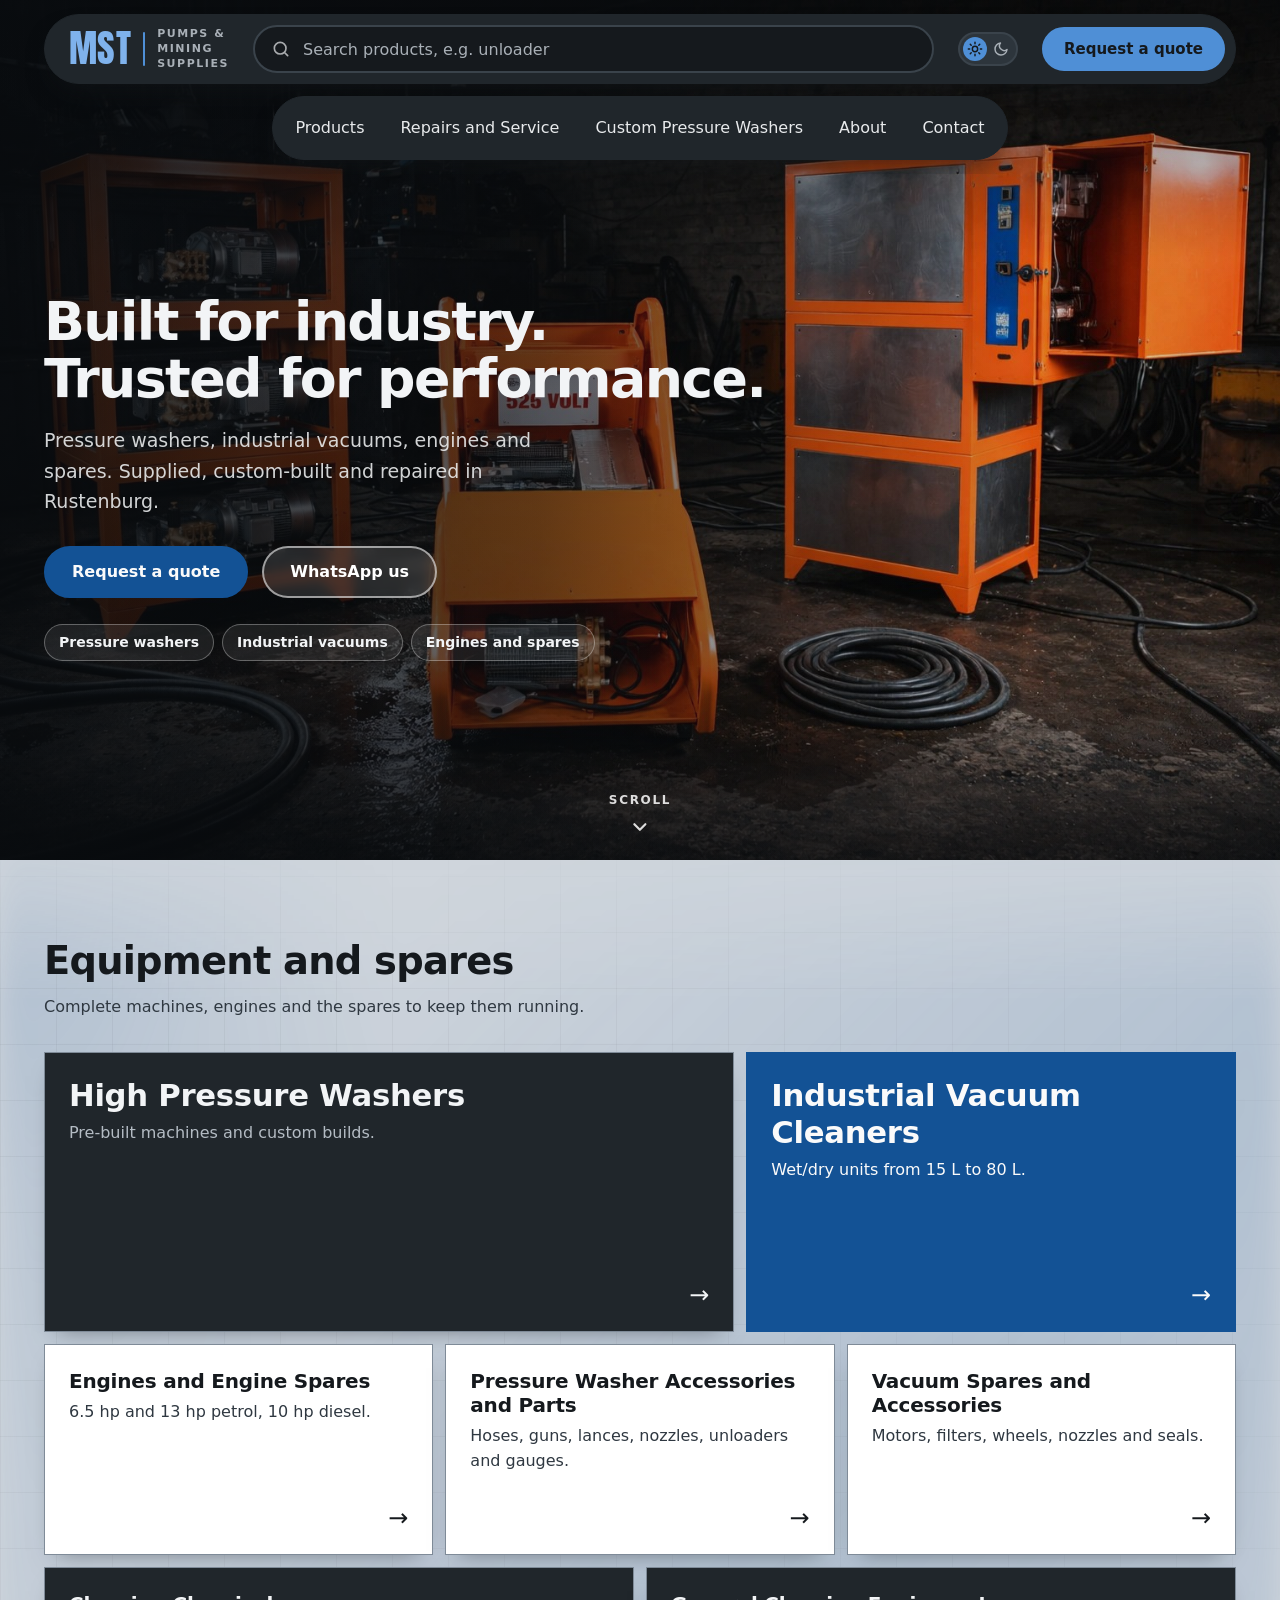
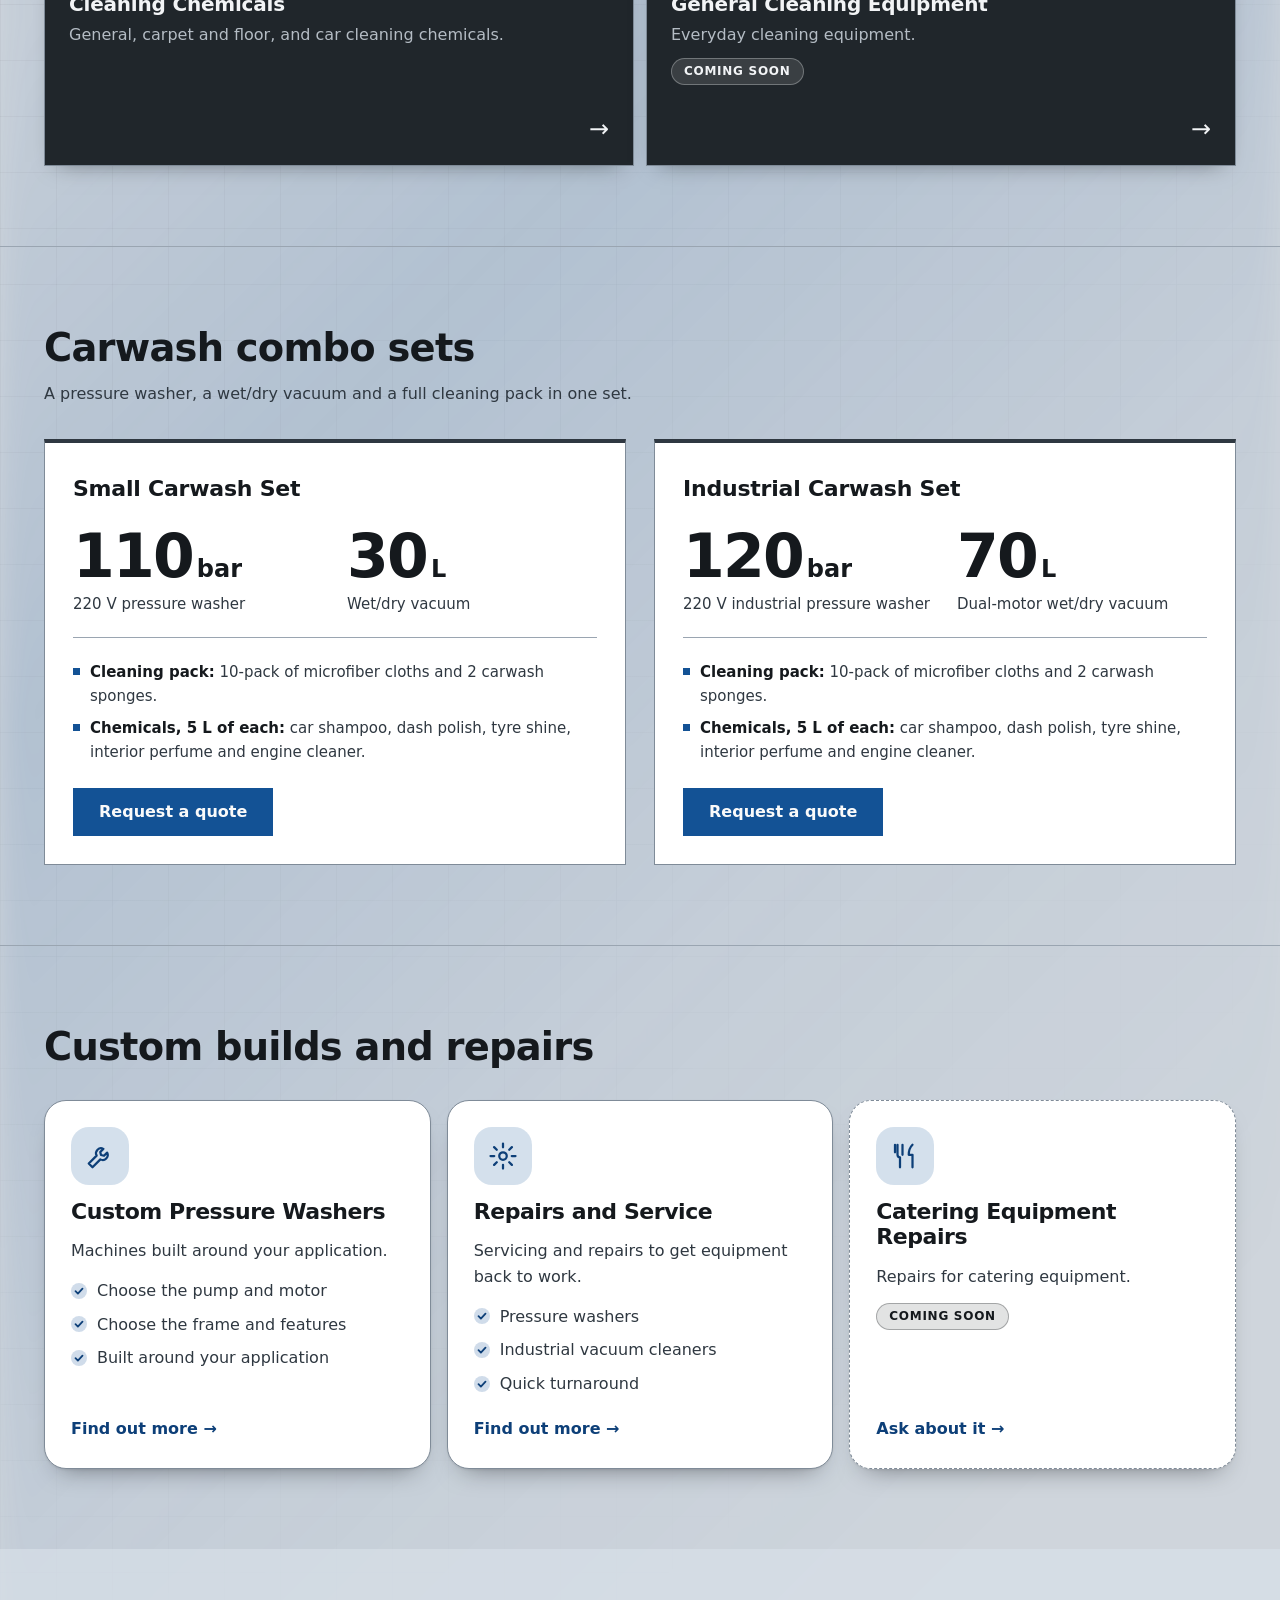
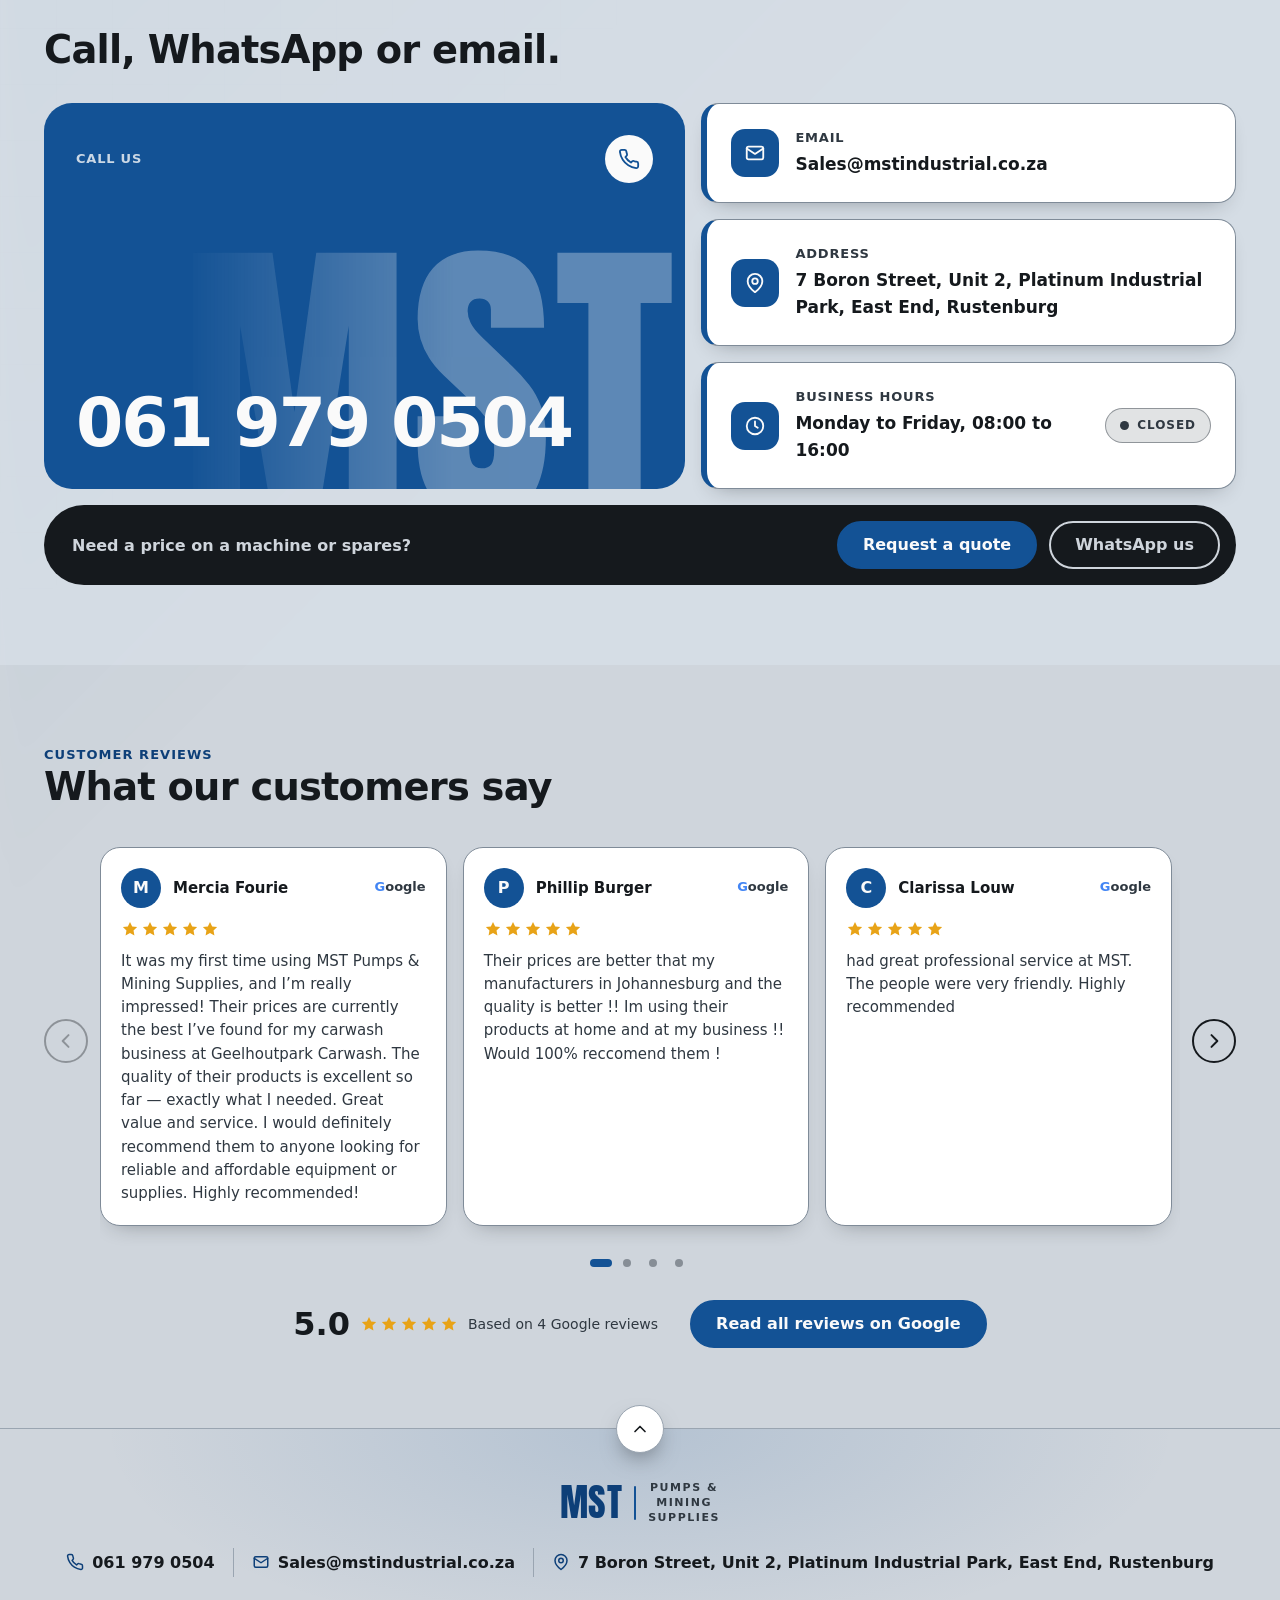
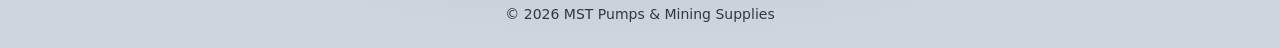
==== index.html @ 6cc056e7 "Home page: Google reviews carousel between Contact and the footer - Four real Google reviews (5.0 fr" ====
<!doctype html>
<html lang="en-ZA" class="no-js">
<head>
  <meta charset="utf-8">
  <meta name="viewport" content="width=device-width, initial-scale=1">
  <title>MST Pumps &amp; Mining Supplies | Pressure washers, vacuums and spares in Rustenburg</title>
  <meta name="description" content="Pressure washers, industrial vacuum cleaners, engines and spares from MST Pumps &amp; Mining Supplies in Rustenburg. Custom builds, repairs and servicing.">
  <meta name="color-scheme" content="light dark">
  <link rel="icon" href="favicon.svg" type="image/svg+xml">
  <link rel="icon" href="favicon.ico" sizes="48x48">
  <link rel="apple-touch-icon" href="apple-touch-icon.png">
  <link rel="canonical" href="https://mstindustrial.co.za/">
  <meta property="og:type" content="website">
  <meta property="og:site_name" content="MST Pumps &amp; Mining Supplies">
  <meta property="og:locale" content="en_ZA">
  <meta property="og:title" content="MST Pumps &amp; Mining Supplies | Rustenburg">
  <meta property="og:description" content="Pressure washers, vacuum cleaners, engines and spares. Custom builds, repairs and servicing.">
  <meta property="og:url" content="https://mstindustrial.co.za/">
  <meta property="og:image" content="https://mstindustrial.co.za/images/share-card-v2.jpg">
  <meta property="og:image:width" content="1200">
  <meta property="og:image:height" content="630">
  <meta property="og:image:alt" content="MST Pumps &amp; Mining Supplies logo on a dark blue card. Built for industry. Call 061 979 0504.">
  <meta name="twitter:card" content="summary_large_image">
  <script>document.documentElement.className = document.documentElement.className.replace("no-js", "js");
  try { var t = localStorage.getItem("mst-theme"); if (t === "light" || t === "dark") document.documentElement.setAttribute("data-theme", t); } catch (e) {}</script>
  <link rel="preload" href="fonts/anton-latin.woff2" as="font" type="font/woff2" crossorigin>
  <link rel="stylesheet" href="css/styles.css">
  <script type="application/ld+json">
  {
    "@context": "https://schema.org",
    "@type": "LocalBusiness",
    "name": "MST Pumps & Mining Supplies",
    "telephone": "+27619790504",
    "email": "Sales@mstindustrial.co.za",
    "address": {
      "@type": "PostalAddress",
      "streetAddress": "7 Boron Street, Unit 2, Platinum Industrial Park, East End",
      "addressLocality": "Rustenburg",
      "addressCountry": "ZA"
    }
  }
  </script>
</head>
<body id="top" class="home">
  <a class="skip-link" href="#main">Skip to content</a>

  <svg width="0" height="0" style="position:absolute" aria-hidden="true" focusable="false">
    <symbol id="i-phone" viewBox="0 0 24 24"><path d="M22 16.9v3a2 2 0 0 1-2.2 2 19.8 19.8 0 0 1-8.6-3.1 19.5 19.5 0 0 1-6-6A19.8 19.8 0 0 1 2.1 4.2 2 2 0 0 1 4.1 2h3a2 2 0 0 1 2 1.7c.1 1 .4 1.9.7 2.8a2 2 0 0 1-.5 2.1L8.1 9.9a16 16 0 0 0 6 6l1.3-1.3a2 2 0 0 1 2.1-.4c.9.3 1.8.6 2.8.7a2 2 0 0 1 1.7 2z"/></symbol>
    <symbol id="i-mail" viewBox="0 0 24 24"><rect x="3" y="5" width="18" height="14" rx="2"/><path d="m3 7 9 6 9-6"/></symbol>
    <symbol id="i-search" viewBox="0 0 24 24"><circle cx="11" cy="11" r="7"/><path d="m20 20-3.5-3.5"/></symbol>
    <symbol id="i-pin" viewBox="0 0 24 24"><path d="M20 10c0 6-8 12-8 12S4 16 4 10a8 8 0 0 1 16 0z"/><circle cx="12" cy="10" r="3"/></symbol>
    <symbol id="i-star" viewBox="0 0 24 24"><path d="M12 2.5l2.9 6 6.6.9-4.8 4.6 1.2 6.5L12 17.3 6.1 20.5l1.2-6.5L2.5 9.4l6.6-.9z"/></symbol>
    <symbol id="i-clock" viewBox="0 0 24 24"><circle cx="12" cy="12" r="9"/><path d="M12 7v5l3 2"/></symbol>
      <symbol id="i-up" viewBox="0 0 24 24"><path d="m6 15 6-6 6 6"/></symbol>
  </svg>



  <header class="site-header">
    <div class="container">
      <div class="island">
        <!-- TODO LOGO: replace this text wordmark with the real MST logo file (MST LOGO.webp on the current site) -->
        <a class="brand" href="./" aria-label="MST Pumps and Mining Supplies, home">
          <span class="brand-mark" aria-hidden="true">MST</span>
          <span class="brand-rule" aria-hidden="true"></span>
          <span class="brand-sub" aria-hidden="true"><span>Pumps &amp;</span><span>Mining</span><span>Supplies</span></span>
        </a>

        <button class="theme-toggle" id="theme-toggle" type="button" role="switch" aria-checked="false" aria-label="Dark mode" hidden>
          <svg class="i-sun" aria-hidden="true" viewBox="0 0 24 24"><circle cx="12" cy="12" r="4"/><path d="M12 2v2M12 20v2M4.9 4.9l1.4 1.4M17.7 17.7l1.4 1.4M2 12h2M20 12h2M4.9 19.1l1.4-1.4M17.7 6.3l1.4-1.4"/></svg>
          <svg class="i-moon" aria-hidden="true" viewBox="0 0 24 24"><path d="M21 12.8A9 9 0 1 1 11.2 3a7 7 0 0 0 9.8 9.8z"/></svg>
        </button>

        <button class="menu-toggle" type="button" aria-expanded="false" aria-controls="site-nav">Menu</button>

        <form class="hs" data-search data-base="" role="search" action="products/" method="get">
          <div class="hs-field">
            <svg aria-hidden="true"><use href="#i-search"/></svg>
            <input class="hs-input" type="search" name="q" placeholder="Search products, e.g. unloader" aria-label="Search products">
          </div>
          <ul class="hs-list" hidden></ul>
        </form>

        <a class="btn btn-primary" href="mailto:Sales@mstindustrial.co.za?subject=Quote%20request">Request a quote</a>
      </div>
    </div>

  <nav class="site-nav" id="site-nav" aria-label="Main" data-open="false" data-pills data-persist>
    <div class="container">
      <div class="pills" data-pill="slide">
        <a class="nav-link" href="products/">Products</a>
        <a class="nav-link" href="repairs-and-service/">Repairs and Service</a>
        <a class="nav-link" href="custom-pressure-washers/">Custom Pressure Washers</a>
        <a class="nav-link" href="about/">About</a>
        <a class="nav-link" href="#contact">Contact</a>
      </div>
    </div>
  </nav>
  </header>
  <main id="main">

    <section class="hero" aria-labelledby="hero-title">
      <div class="container hero-copy">
        <h1 id="hero-title">
          <span>Built for industry.</span>
          <span>Trusted for performance.</span>
        </h1>
        <p class="hero-sub">Pressure washers, industrial vacuums, engines and spares. Supplied, custom-built and repaired in Rustenburg.</p>
        <div class="btn-row">
          <a class="btn btn-primary" href="mailto:Sales@mstindustrial.co.za?subject=Quote%20request">Request a quote</a>
          <a class="btn btn-ghost" href="https://wa.me/27619790504">WhatsApp us</a>
        </div>
        <ul class="hero-tags">
          <li>Pressure washers</li>
          <li>Industrial vacuums</li>
          <li>Engines and spares</li>
        </ul>
      </div>
      <a class="hero-cue" href="#range">
        <span>Scroll</span>
        <svg viewBox="0 0 24 24" aria-hidden="true"><path d="m6 9 6 6 6-6"/></svg>
      </a>
    </section>

    <section class="range" id="range" aria-labelledby="range-title">
      <div class="container">
        <h2 class="section-title" id="range-title">Equipment and spares</h2>
        <p class="section-lede">Complete machines, engines and the spares to keep them running.</p>

        <!-- TODO PHOTOS: one real product photo per tile would lift this section. Tiles are text only for now. -->
        <div class="bento">
          <a class="tile tile--large tile--steel t-a" href="products/#high-pressure-washers">
            <div>
              <h3>High Pressure Washers</h3>
              <p>Pre-built machines and custom builds.</p>
            </div>
            <span class="tile-arrow" aria-hidden="true">&rarr;</span>
          </a>
          <a class="tile tile--large tile--accent t-b" href="products/#industrial-vacuum-cleaners">
            <div>
              <h3>Industrial Vacuum Cleaners</h3>
              <p>Wet/dry units from 15 L to 80 L.</p>
            </div>
            <span class="tile-arrow" aria-hidden="true">&rarr;</span>
          </a>
          <a class="tile t-c" href="products/#engines-engine-spares">
            <div>
              <h3>Engines and Engine Spares</h3>
              <p>6.5 hp and 13 hp petrol, 10 hp diesel.</p>
            </div>
            <span class="tile-arrow" aria-hidden="true">&rarr;</span>
          </a>
          <a class="tile t-d" href="products/#pressure-washer-accessories">
            <div>
              <h3>Pressure Washer Accessories and Parts</h3>
              <p>Hoses, guns, lances, nozzles, unloaders and gauges.</p>
            </div>
            <span class="tile-arrow" aria-hidden="true">&rarr;</span>
          </a>
          <a class="tile t-e" href="products/#vacuum-spares">
            <div>
              <h3>Vacuum Spares and Accessories</h3>
              <p>Motors, filters, wheels, nozzles and seals.</p>
            </div>
            <span class="tile-arrow" aria-hidden="true">&rarr;</span>
          </a>
          <a class="tile tile--steel t-f" href="products/#cleaning-chemicals">
            <div>
              <h3>Cleaning Chemicals</h3>
              <p>General, carpet and floor, and car cleaning chemicals.</p>
            </div>
            <span class="tile-arrow" aria-hidden="true">&rarr;</span>
          </a>
          <a class="tile tile--steel t-g" href="mailto:Sales@mstindustrial.co.za?subject=Quote%20request%3A%20General%20cleaning%20equipment">
            <div>
              <h3>General Cleaning Equipment</h3>
              <p>Everyday cleaning equipment.</p>
              <span class="soon">Coming soon</span>
            </div>
            <span class="tile-arrow" aria-hidden="true">&rarr;</span>
          </a>
        </div>
        <div class="bento-hint">
          <span class="bento-dots">
            <button type="button" aria-label="Show High Pressure Washers"></button>
            <button type="button" aria-label="Show Industrial Vacuum Cleaners"></button>
            <button type="button" aria-label="Show Engines and Engine Spares"></button>
            <button type="button" aria-label="Show Pressure Washer Accessories and Parts"></button>
            <button type="button" aria-label="Show Vacuum Spares and Accessories"></button>
            <button type="button" aria-label="Show Cleaning Chemicals"></button>
            <button type="button" aria-label="Show General Cleaning Equipment"></button>
          </span>
          <span class="bento-swipe" aria-hidden="true">Swipe for more <span>&rarr;</span></span>
        </div>
      </div>
    </section>

    <section class="carwash" id="carwash" aria-labelledby="carwash-title">
      <div class="container">
        <h2 class="section-title" id="carwash-title">Carwash combo sets</h2>
        <p class="section-lede">A pressure washer, a wet/dry vacuum and a full cleaning pack in one set.</p>

        <div class="kits">
          <article class="kit">
            <h3>Small Carwash Set</h3>
            <div class="kit-stats">
              <div>
                <p class="stat-num">110<span class="stat-unit">bar</span></p>
                <p class="stat-label">220 V pressure washer</p>
              </div>
              <div>
                <p class="stat-num">30<span class="stat-unit">L</span></p>
                <p class="stat-label">Wet/dry vacuum</p>
              </div>
            </div>
            <ul class="kit-included">
              <li><span><b>Cleaning pack:</b> 10-pack of microfiber cloths and 2 carwash sponges.</span></li>
              <li><span><b>Chemicals, 5 L of each:</b> car shampoo, dash polish, tyre shine, interior perfume and engine cleaner.</span></li>
            </ul>
            <a class="btn btn-primary" href="mailto:Sales@mstindustrial.co.za?subject=Quote%20request%3A%20carwash%20set">Request a quote</a>
          </article>
          <article class="kit">
            <h3>Industrial Carwash Set</h3>
            <div class="kit-stats">
              <div>
                <p class="stat-num">120<span class="stat-unit">bar</span></p>
                <p class="stat-label">220 V industrial pressure washer</p>
              </div>
              <div>
                <p class="stat-num">70<span class="stat-unit">L</span></p>
                <p class="stat-label">Dual-motor wet/dry vacuum</p>
              </div>
            </div>
            <ul class="kit-included">
              <li><span><b>Cleaning pack:</b> 10-pack of microfiber cloths and 2 carwash sponges.</span></li>
              <li><span><b>Chemicals, 5 L of each:</b> car shampoo, dash polish, tyre shine, interior perfume and engine cleaner.</span></li>
            </ul>
            <a class="btn btn-primary" href="mailto:Sales@mstindustrial.co.za?subject=Quote%20request%3A%20carwash%20set">Request a quote</a>
          </article>
        </div>
      </div>
    </section>

    <section class="services" id="services" aria-labelledby="services-title">
      <div class="container">
        <h2 class="section-title" id="services-title">Custom builds and repairs</h2>

        <div class="specs">
          <a class="spec" href="custom-pressure-washers/">
            <span class="spec-icon" aria-hidden="true"><svg viewBox="0 0 24 24"><path d="M14.7 6.3a4 4 0 0 0-5.4 5.4L3 18l3 3 6.3-6.3a4 4 0 0 0 5.4-5.4l-2.5 2.5-2.4-.6-.6-2.4z"/></svg></span>
            <h3>Custom Pressure Washers</h3>
            <p>Machines built around your application.</p>
            <ul>
              <li>Choose the pump and motor</li>
              <li>Choose the frame and features</li>
              <li>Built around your application</li>
            </ul>
            <span class="spec-link">Find out more <span aria-hidden="true">&rarr;</span></span>
          </a>
          <a class="spec" href="repairs-and-service/">
            <span class="spec-icon" aria-hidden="true"><svg viewBox="0 0 24 24"><circle cx="12" cy="12" r="3"/><path d="M12 2v3M12 19v3M2 12h3M19 12h3M4.9 4.9l2.1 2.1M17 17l2.1 2.1M4.9 19.1 7 17M17 7l2.1-2.1"/></svg></span>
            <h3>Repairs and Service</h3>
            <p>Servicing and repairs to get equipment back to work.</p>
            <ul>
              <li>Pressure washers</li>
              <li>Industrial vacuum cleaners</li>
              <li>Quick turnaround</li>
            </ul>
            <span class="spec-link">Find out more <span aria-hidden="true">&rarr;</span></span>
          </a>
          <a class="spec spec--soon" href="mailto:Sales@mstindustrial.co.za?subject=Quote%20request%3A%20Catering%20equipment%20repairs">
            <span class="spec-icon" aria-hidden="true"><svg viewBox="0 0 24 24"><path d="M6 3v8a2 2 0 0 0 2 2v8M10 3v8M4 3v6M18 3c-2 2-3 5-3 8h3v10"/></svg></span>
            <h3>Catering Equipment Repairs</h3>
            <p>Repairs for catering equipment.</p>
            <span class="soon">Coming soon</span>
            <span class="spec-link">Ask about it <span aria-hidden="true">&rarr;</span></span>
          </a>
        </div>
      </div>
    </section>

    <section class="contact" id="contact" aria-labelledby="contact-title">
      <div class="container">
        <h2 class="section-title" id="contact-title">Call, WhatsApp or email.</h2>

        <div class="contact-grid">
          <a class="contact-phone" href="tel:+27619790504">
            <span class="contact-phone-top">
              <span class="contact-label">Call us</span>
              <span class="ico" aria-hidden="true"><svg><use href="#i-phone"/></svg></span>
            </span>
            <span class="phone">061 979 0504</span>
          </a>

          <div class="contact-side">
            <a class="contact-card" href="mailto:Sales@mstindustrial.co.za">
              <span class="ico ico--soft" aria-hidden="true"><svg><use href="#i-mail"/></svg></span>
              <span>
                <span class="contact-label">Email</span>
                <span class="contact-value">Sales@mstindustrial.co.za</span>
              </span>
            </a>
            <div class="contact-card">
              <span class="ico ico--soft" aria-hidden="true"><svg><use href="#i-pin"/></svg></span>
              <div>
                <p class="contact-label">Address</p>
                <address class="contact-value">7 Boron Street, Unit 2, Platinum Industrial Park, East End, Rustenburg</address>
              </div>
            </div>
            <div class="contact-card contact-card--hours">
              <span class="ico ico--soft" aria-hidden="true"><svg><use href="#i-clock"/></svg></span>
              <div>
                <p class="contact-label">Business hours</p>
                <p class="contact-value">Monday to Friday, 08:00 to 16:00</p>
              </div>
              <span class="open-status" hidden role="status"></span>
            </div>
          </div>

          <div class="contact-bar">
            <p>Need a price on a machine or spares?</p>
            <div class="btn-row">
              <a class="btn btn-primary" href="mailto:Sales@mstindustrial.co.za?subject=Quote%20request">Request a quote</a>
              <a class="btn btn-secondary" href="https://wa.me/27619790504">WhatsApp us</a>
            </div>
          </div>
        </div>
      </div>
    </section>
    <section class="reviews" id="reviews" aria-labelledby="reviews-title">
      <div class="container">
        <p class="eyebrow">Customer reviews</p>
        <h2 class="section-title" id="reviews-title">What our customers say</h2>

        <div class="rv-wrap">
          <button class="rv-arrow rv-prev" type="button" aria-label="Previous reviews"><svg viewBox="0 0 24 24" aria-hidden="true"><path d="M15 5l-7 7 7 7"/></svg></button>
          <ul class="rv-track" tabindex="0" aria-label="Google reviews, swipe or use the arrow keys">
          <li class="rv-card">
            <figure>
              <div class="rv-top">
                <span class="rv-av" aria-hidden="true">M</span>
                <div class="rv-who"><b>Mercia Fourie</b></div>
                <span class="rv-g" aria-label="Google review"><b>G</b>oogle</span>
              </div>
              <div class="rv-stars" role="img" aria-label="5 out of 5 stars"><svg viewBox="0 0 24 24" aria-hidden="true"><use href="#i-star"/></svg><svg viewBox="0 0 24 24" aria-hidden="true"><use href="#i-star"/></svg><svg viewBox="0 0 24 24" aria-hidden="true"><use href="#i-star"/></svg><svg viewBox="0 0 24 24" aria-hidden="true"><use href="#i-star"/></svg><svg viewBox="0 0 24 24" aria-hidden="true"><use href="#i-star"/></svg></div>
              <blockquote>It was my first time using MST Pumps &amp; Mining Supplies, and I’m really impressed! Their prices are currently the best I’ve found for my carwash business at Geelhoutpark Carwash. The quality of their products is excellent so far — exactly what I needed. Great value and service. I would definitely recommend them to anyone looking for reliable and affordable equipment or supplies. Highly recommended!</blockquote>
            </figure>
          </li>
          <li class="rv-card">
            <figure>
              <div class="rv-top">
                <span class="rv-av" aria-hidden="true">P</span>
                <div class="rv-who"><b>Phillip Burger</b></div>
                <span class="rv-g" aria-label="Google review"><b>G</b>oogle</span>
              </div>
              <div class="rv-stars" role="img" aria-label="5 out of 5 stars"><svg viewBox="0 0 24 24" aria-hidden="true"><use href="#i-star"/></svg><svg viewBox="0 0 24 24" aria-hidden="true"><use href="#i-star"/></svg><svg viewBox="0 0 24 24" aria-hidden="true"><use href="#i-star"/></svg><svg viewBox="0 0 24 24" aria-hidden="true"><use href="#i-star"/></svg><svg viewBox="0 0 24 24" aria-hidden="true"><use href="#i-star"/></svg></div>
              <blockquote>Their prices are better that my manufacturers in Johannesburg and the quality is better !! Im using their products at home and at my business !! Would 100% reccomend them !</blockquote>
            </figure>
          </li>
          <li class="rv-card">
            <figure>
              <div class="rv-top">
                <span class="rv-av" aria-hidden="true">C</span>
                <div class="rv-who"><b>Clarissa Louw</b></div>
                <span class="rv-g" aria-label="Google review"><b>G</b>oogle</span>
              </div>
              <div class="rv-stars" role="img" aria-label="5 out of 5 stars"><svg viewBox="0 0 24 24" aria-hidden="true"><use href="#i-star"/></svg><svg viewBox="0 0 24 24" aria-hidden="true"><use href="#i-star"/></svg><svg viewBox="0 0 24 24" aria-hidden="true"><use href="#i-star"/></svg><svg viewBox="0 0 24 24" aria-hidden="true"><use href="#i-star"/></svg><svg viewBox="0 0 24 24" aria-hidden="true"><use href="#i-star"/></svg></div>
              <blockquote>had great professional service at MST. The people were very friendly. Highly recommended</blockquote>
            </figure>
          </li>
          <li class="rv-card">
            <figure>
              <div class="rv-top">
                <span class="rv-av" aria-hidden="true">S</span>
                <div class="rv-who"><b>Stephen Pople</b></div>
                <span class="rv-g" aria-label="Google review"><b>G</b>oogle</span>
              </div>
              <div class="rv-stars" role="img" aria-label="5 out of 5 stars"><svg viewBox="0 0 24 24" aria-hidden="true"><use href="#i-star"/></svg><svg viewBox="0 0 24 24" aria-hidden="true"><use href="#i-star"/></svg><svg viewBox="0 0 24 24" aria-hidden="true"><use href="#i-star"/></svg><svg viewBox="0 0 24 24" aria-hidden="true"><use href="#i-star"/></svg><svg viewBox="0 0 24 24" aria-hidden="true"><use href="#i-star"/></svg></div>
              <blockquote>BEST QUALITY !! BEST PRICE!!</blockquote>
            </figure>
          </li>
          </ul>
          <button class="rv-arrow rv-next" type="button" aria-label="Next reviews"><svg viewBox="0 0 24 24" aria-hidden="true"><path d="M9 5l7 7-7 7"/></svg></button>
        </div>
        <div class="rv-dots" aria-hidden="true"></div>

        <div class="rv-foot">
          <div class="rv-score"><b>5.0</b><span class="rv-stars" role="img" aria-label="5 out of 5 stars"><svg viewBox="0 0 24 24" aria-hidden="true"><use href="#i-star"/></svg><svg viewBox="0 0 24 24" aria-hidden="true"><use href="#i-star"/></svg><svg viewBox="0 0 24 24" aria-hidden="true"><use href="#i-star"/></svg><svg viewBox="0 0 24 24" aria-hidden="true"><use href="#i-star"/></svg><svg viewBox="0 0 24 24" aria-hidden="true"><use href="#i-star"/></svg></span><small>Based on 4 Google reviews</small></div>
          <a class="btn btn-primary" href="https://share.google/O1Ms95qHfLD43FzFc" target="_blank" rel="noopener">Read all reviews on Google</a>
        </div>
      </div>
    </section>
  </main>

  <footer class="site-footer">
    <a class="footer-up" href="#" aria-label="Back to top"><svg aria-hidden="true"><use href="#i-up"/></svg></a>
    <div class="container">
      <a class="footer-brand" href="./" aria-label="MST Pumps and Mining Supplies, home">
        <span class="brand-mark" aria-hidden="true">MST</span>
        <span class="brand-rule" aria-hidden="true"></span>
        <span class="brand-sub" aria-hidden="true"><span>Pumps &amp;</span><span>Mining</span><span>Supplies</span></span>
      </a>
      <div class="footer-line">
        <a href="tel:+27619790504"><svg aria-hidden="true"><use href="#i-phone"/></svg>061 979 0504</a>
        <a href="mailto:Sales@mstindustrial.co.za"><svg aria-hidden="true"><use href="#i-mail"/></svg>Sales@mstindustrial.co.za</a>
        <address><svg aria-hidden="true"><use href="#i-pin"/></svg>7 Boron Street, Unit 2, Platinum Industrial Park, East End, Rustenburg</address>
      </div>
      <p class="footer-copy">&copy; 2026 MST Pumps &amp; Mining Supplies</p>
    </div>
  </footer>

  <script src="js/main.js" defer></script>
  <script src="js/catalogue.js" defer></script>
  <script src="js/search.js" defer></script>
  <script src="js/nav-pill.js" defer></script>
  <script src="js/quote.js" defer></script>
  <script src="js/quote-list.js" defer></script>
  <script src="js/reviews.js" defer></script>
</body>
</html>
---- css/styles.css ----
/*
  MST Pumps & Mining Supplies - homepage mockup
  Plain CSS, no build step. Upload the whole folder to public_html.

  Design rules in use:
  - One theme per visitor, chosen automatically (light by default, dark when the device asks for it).
  - One accent colour (the blue from the MST logo, #135295), used the same way everywhere.
  - One corner-radius rule: none. Every box, button and tile has square corners.
  - Motion is limited to hover and press feedback, and is switched off for visitors who ask for reduced motion.
*/

/* Logo lettering (Anton, SIL Open Font License), served from this site. */
@font-face {
  font-family: "Anton";
  font-style: normal;
  font-weight: 400;
  font-display: swap;
  src: url("../fonts/anton-latin.woff2") format("woff2");
}

/* ---------- Tokens ---------- */
:root {
  /* Light theme: a mid-grey page with white cards and firm edges, so every box is easy to tell apart. */
  --bg: #cfd5dc;
  --surface: #ffffff;
  --surface-2: #dbe3ec;
  --ink: #15191d;
  --ink-2: #2f3841;
  --line: #9aa5b1;
  --accent: #135295;
  --accent-ink: #fafafa;
  --accent-text: #0d3f78;
  --accent-hover: #053668;
  --card: #ffffff;
  --card-line: #7f8b98;
  --error: #b42525;

  --font: ui-sans-serif, system-ui, "Segoe UI", Roboto, "Helvetica Neue", Arial, sans-serif;
  --font-display: Anton, Impact, "Haettenschweiler", "Arial Narrow Bold", sans-serif;
  --header-h: 96px;
  --maxw: 1240px;
  --gutter: 16px;
  --section-y: 56px;
}

/* Dark theme: follows the device unless the visitor picks one with the switch (html[data-theme]). */
@media (prefers-color-scheme: dark) {
  :root:not([data-theme="light"]) {
    --bg: #121518;
    --surface: #1a1e22;
    --surface-2: #23282d;
    --ink: #e8eaec;
    --ink-2: #a9b0b7;
    --line: #343a40;
    --accent: #4f8fd6;
    --accent-ink: #15191d;
    --accent-text: #7fb2ec;
    --accent-hover: #7fb2ec;
    --card: #20262b;
    --card-line: #2f363c;
    --error: #ee7a7a;
  }
}

:root[data-theme="dark"] {
  --bg: #121518;
  --surface: #1a1e22;
  --surface-2: #23282d;
  --ink: #e8eaec;
  --ink-2: #a9b0b7;
  --line: #343a40;
  --accent: #4f8fd6;
  --accent-ink: #15191d;
  --accent-text: #7fb2ec;
  --accent-hover: #7fb2ec;
  --card: #20262b;
  --card-line: #2f363c;
  --error: #ee7a7a;
}

:root[data-theme="light"] { color-scheme: light; }
:root[data-theme="dark"] { color-scheme: dark; }

@media (min-width: 768px) {
  :root {
    --gutter: 24px;
    --section-y: 80px;
  }
}

/* ---------- Base ---------- */
*,
*::before,
*::after {
  box-sizing: border-box;
}

html {
  -webkit-text-size-adjust: 100%;
  text-size-adjust: 100%;
}

@media (prefers-reduced-motion: no-preference) {
  html {
    scroll-behavior: smooth;
  }
}

body {
  margin: 0;
  background: var(--bg);
  color: var(--ink);
  font-family: var(--font);
  font-size: 1rem;
  line-height: 1.6;
  -webkit-font-smoothing: antialiased;
  overflow-anchor: none; /* the header resizes while scrolling; stop the browser re-adjusting the scroll position for it */
}

h1,
h2,
h3,
h4,
p {
  margin: 0;
}

img {
  max-width: 100%;
  display: block;
}

a {
  color: inherit;
}

section[id] {
  scroll-margin-top: calc(var(--header-h) + 8px);
}

:focus-visible {
  outline: 3px solid var(--ink);
  outline-offset: 3px;
}

.container {
  width: 100%;
  max-width: var(--maxw);
  margin-inline: auto;
  padding-inline: var(--gutter);
}

.skip-link {
  position: absolute;
  left: var(--gutter);
  top: -100px;
  padding: 12px 16px;
  background: var(--ink);
  color: var(--bg);
  font-weight: 600;
  text-decoration: none;
  z-index: 40;
}

.skip-link:focus {
  top: 8px;
}

/* ---------- Buttons ---------- */
.btn {
  display: inline-flex;
  align-items: center;
  justify-content: center;
  min-height: 48px;
  padding: 0 24px;
  border: 2px solid transparent;
  font: inherit;
  font-weight: 600;
  line-height: 1;
  white-space: nowrap;
  text-decoration: none;
  cursor: pointer;
}

/* Shared hover: a small lift. Buttons and nav tabs both use it. */
.btn {
  transition: transform 0.18s ease, box-shadow 0.18s ease, background-color 0.18s ease, border-color 0.18s ease, color 0.18s ease;
}

.btn:hover {
  transform: translateY(-2px);
}

.btn-primary:hover {
  box-shadow: 0 14px 30px -10px color-mix(in srgb, var(--accent) 80%, transparent);
}

.btn:active {
  transform: translateY(1px);
}

@media (prefers-reduced-motion: reduce) {
  .btn:hover { transform: none; }
}

.btn-primary {
  background: var(--accent);
  border-color: var(--accent);
  color: var(--accent-ink);
}

.btn-primary:hover {
  background: var(--accent-hover);
  border-color: var(--accent-hover);
}

.btn-secondary {
  background: transparent;
  border-color: var(--ink);
  color: var(--ink);
}

.btn-secondary:hover {
  background: var(--ink);
  color: var(--bg);
}

.btn-row {
  display: flex;
  flex-wrap: wrap;
  gap: 12px;
}

/* ---------- Header (floating island + pill nav) ---------- */
/* The island floats and sticks to the top; the nav pills sit below it and scroll away. */
.site-header {
  position: relative;
  z-index: 20;
  padding-block: 14px;
}

/* Only stick on wide screens: on a phone the two-row island would cover too much of the page. */
@media (min-width: 900px) {
  .site-header {
    position: sticky;
    top: 0;
    background: linear-gradient(var(--bg) 65%, transparent);
  }
}

.island {
  display: flex;
  flex-wrap: wrap;
  align-items: center;
  gap: 12px 16px;
  padding: 12px 12px 12px 20px;
  border: 1px solid var(--line);
  border-radius: 28px;
  background: var(--surface);
  box-shadow: 0 10px 30px rgba(0, 0, 0, 0.16);
}

.brand {
  display: inline-flex;
  align-items: center;
  gap: 12px;
  margin-right: auto;
  text-decoration: none;
}

/* Text logo: heavy "MST", a thin blue divider and the tagline stacked in small capitals. */
.brand-mark {
  font-family: var(--font-display);
  font-size: 2.35rem;
  font-weight: 400;
  letter-spacing: 0.01em;
  line-height: 0.9;
  text-transform: uppercase;
  color: var(--accent-text);
}

.brand-rule {
  width: 2px;
  height: 34px;
  border-radius: 2px;
  background: var(--accent);
}

.brand-sub {
  display: grid;
  gap: 1px;
  font-size: 0.6875rem;
  font-weight: 800;
  letter-spacing: 0.14em;
  line-height: 1.25;
  text-transform: uppercase;
  color: var(--ink-2);
}

/* Light / dark switch (js/main.js) */
.theme-toggle {
  position: relative;
  flex: none;
  width: 60px;
  height: 34px;
  padding: 0;
  border: 2px solid var(--line);
  border-radius: 999px;
  background: var(--surface-2);
  cursor: pointer;
}

.theme-toggle:hover {
  border-color: var(--ink-2);
}

.theme-toggle::before {
  content: "";
  position: absolute;
  top: 3px;
  left: 3px;
  width: 24px;
  height: 24px;
  border-radius: 50%;
  background: var(--accent);
  transition: transform 0.25s ease, background 0.25s ease;
}

.theme-toggle[aria-checked="true"]::before {
  transform: translateX(26px);
}

.theme-toggle svg {
  position: absolute;
  z-index: 1;
  top: 7px;
  width: 16px;
  height: 16px;
  fill: none;
  stroke: currentColor;
  stroke-width: 2.2;
  stroke-linecap: round;
  stroke-linejoin: round;
  pointer-events: none;
  transition: color 0.25s ease;
}

.theme-toggle .i-sun {
  left: 7px;
  color: var(--accent-ink);
}

.theme-toggle .i-moon {
  right: 7px;
  color: var(--ink-2);
}

.theme-toggle[aria-checked="true"] .i-sun {
  color: var(--ink-2);
}

.theme-toggle[aria-checked="true"] .i-moon {
  color: var(--accent-ink);
}

.theme-toggle[hidden] {
  display: none;
}

/* Small phones: shrink the logo a little so logo, switch and Menu button stay on one row. */
@media (max-width: 480px) {
  .island {
    gap: 12px 8px;
    padding-left: 16px;
  }

  .brand {
    gap: 8px;
  }

  .brand-mark {
    font-size: 1.9rem;
  }

  .brand-rule {
    height: 28px;
  }

  .brand-sub {
    font-size: 0.625rem;
    letter-spacing: 0.08em;
  }

  .theme-toggle {
    width: 54px;
    height: 32px;
  }

  .theme-toggle::before {
    width: 18px;
    height: 22px;
  }

  .theme-toggle[aria-checked="true"]::before {
    transform: translateX(22px);
  }

  .theme-toggle svg {
    top: 6px;
  }

  .menu-toggle {
    padding: 0 14px;
  }
}

.island .hs {
  flex: 1 1 100%;
  order: 3;
  --hs-bg: var(--bg);
}

.island .btn {
  display: none;
  min-height: 44px;
  padding: 0 20px;
  border-radius: 999px;
  font-size: 0.9375rem;
}

.menu-toggle {
  display: none;
  min-height: 44px;
  padding: 0 18px;
  border: 2px solid var(--ink);
  border-radius: 999px;
  background: transparent;
  color: var(--ink);
  font: inherit;
  font-weight: 600;
  cursor: pointer;
}

.js .menu-toggle {
  display: inline-flex;
  align-items: center;
}

.site-nav .pills {
  display: flex;
  flex-direction: column;
  gap: 4px;
  padding: 8px;
  border: 1px solid var(--line);
  border-radius: 24px;
  background: var(--surface);
}

.nav-link {
  padding: 12px 16px;
  border-radius: 999px;
  font-size: 1rem;
  font-weight: 500;
  text-decoration: none;
  transition: transform 0.18s ease, background-color 0.18s ease, color 0.18s ease;
}

.nav-link:hover {
  transform: translateY(-2px);
}

.nav-link:active {
  transform: translateY(1px);
}

@media (prefers-reduced-motion: reduce) {
  .nav-link:hover { transform: none; }
}

.nav-link:hover,
.nav-link[aria-current="page"] {
  background: var(--accent);
  color: var(--accent-ink);
  text-decoration: none;
}

/* Without JavaScript the links stay visible; with it they sit behind the Menu button on small screens. */
.site-nav {
  padding-top: 12px;
}

.js .site-nav {
  display: none;
}

.js .site-nav[data-open="true"] {
  display: block;
}

@media (min-width: 900px) {
  .island {
    flex-wrap: nowrap;
    gap: 24px;
    padding: 10px 10px 10px 24px;
    border-radius: 999px;
  }

  .brand {
    margin-right: 0;
  }

  .island .hs {
    flex: 1 1 auto;
    order: 0;
  }

  .island .theme-toggle {
    order: 1;
  }

  .island .btn {
    display: inline-flex;
    order: 2;
  }

  .js .menu-toggle {
    display: none;
  }

  /* The pill row slips away while scrolling down and returns on scroll up (js/main.js toggles .nav-hidden). */
  .site-nav,
  .js .site-nav {
    display: block;
    max-height: 96px;
    padding-top: 12px;
    padding-bottom: 14px;
    overflow: hidden;
    transition: max-height 0.3s ease, padding 0.3s ease, opacity 0.25s ease, visibility 0s;
  }

  .nav-hidden .site-nav {
    max-height: 0;
    padding-block: 0;
    opacity: 0;
    visibility: hidden;
    transition: max-height 0.3s ease, padding 0.3s ease, opacity 0.25s ease, visibility 0s 0.3s;
  }

  .site-nav .pills {
    flex-direction: row;
    justify-content: center;
    width: fit-content;
    margin-inline: auto;
    gap: 4px;
    padding: 6px;
    border-radius: 999px;
    box-shadow: 0 6px 18px rgba(0, 0, 0, 0.1);
  }
}

/* ---------- Headings ---------- */
.section-title {
  font-size: clamp(1.75rem, 3vw, 2.5rem);
  font-weight: 700;
  letter-spacing: -0.02em;
  line-height: 1.1;
}

.section-lede {
  max-width: 60ch;
  margin-top: 12px;
  color: var(--ink-2);
}

/* ---------- Hero (full-bleed photo that also runs behind the header) ---------- */
/* Hero photo: local copy with the MST stickers painted out (images/hero-clean.jpg, 1536 x 1024). */
.hero {
  position: relative;
  isolation: isolate;
  display: grid;
  align-items: center;
  min-height: clamp(560px, 100svh, 860px);
  padding-block: 190px 96px;
  background: #0c0f12 url("../images/hero-clean.jpg") center / cover no-repeat;
  color: #f2f4f6;
}

/* Darkens the left for the text, the top for the header, and the bottom for the scroll cue. */
.hero::before {
  content: "";
  position: absolute;
  inset: 0;
  z-index: -1;
  background:
    linear-gradient(180deg, rgba(8, 11, 14, 0.55) 0%, rgba(8, 11, 14, 0.05) 30%),
    linear-gradient(90deg, rgba(8, 11, 14, 0.9) 0%, rgba(8, 11, 14, 0.62) 42%, rgba(8, 11, 14, 0.08) 80%),
    linear-gradient(180deg, transparent 80%, rgba(8, 11, 14, 0.7) 100%);
}

.hero h1 {
  font-size: clamp(2rem, 4.2vw, 3.75rem);
  font-weight: 800;
  letter-spacing: -0.03em;
  line-height: 1.06;
}

.hero h1 span {
  display: block;
}

.hero-sub {
  max-width: 44ch;
  margin-top: 18px;
  font-size: 1.1875rem;
  color: rgba(242, 244, 246, 0.86);
}

.hero .btn-row {
  gap: 14px;
  margin-top: 30px;
}

.hero .btn {
  min-height: 52px;
  padding: 0 26px;
  border-radius: 999px;
}

.btn-ghost {
  border-color: rgba(255, 255, 255, 0.55);
  background: rgba(255, 255, 255, 0.12);
  color: #fff;
  backdrop-filter: blur(6px);
}

.btn-ghost:hover {
  background: #fff;
  border-color: #fff;
  color: #111;
}

.hero-tags {
  display: flex;
  flex-wrap: wrap;
  gap: 8px;
  margin: 26px 0 0;
  padding: 0;
  list-style: none;
}

.hero-tags li {
  padding: 6px 14px;
  border: 1px solid rgba(255, 255, 255, 0.3);
  border-radius: 999px;
  background: rgba(255, 255, 255, 0.08);
  font-size: 0.875rem;
  font-weight: 600;
}

.hero-cue {
  position: absolute;
  bottom: 22px;
  left: 50%;
  display: grid;
  justify-items: center;
  gap: 6px;
  color: rgba(255, 255, 255, 0.85);
  font-size: 0.75rem;
  font-weight: 700;
  letter-spacing: 0.14em;
  text-transform: uppercase;
  text-decoration: none;
  transform: translateX(-50%);
}

.hero-cue svg {
  width: 22px;
  height: 22px;
  fill: none;
  stroke: currentColor;
  stroke-width: 2.4;
  stroke-linecap: round;
  stroke-linejoin: round;
}

@media (prefers-reduced-motion: no-preference) {
  .hero-cue {
    animation: cue-bob 1.8s ease-in-out infinite;
  }
}

@keyframes cue-bob {
  0%, 100% { transform: translate(-50%, 0); }
  50% { transform: translate(-50%, 7px); }
}

/* Homepage only: the header floats over the photo as frosted glass. */
.home .site-header {
  position: absolute;
  top: 0;
  right: 0;
  left: 0;
  background: none;
}

.home .island,
.home .site-nav .pills {
  border-color: color-mix(in srgb, var(--ink) 16%, transparent);
  background: color-mix(in srgb, var(--surface) var(--glass, 68%), transparent);
  backdrop-filter: blur(14px);
  transition: background-color 0.5s ease;
}

@media (min-width: 900px) {
  .home .site-header {
    position: fixed;
  }

  /* Once the page scrolls, a long, light fade in the page colour sits behind the header so content
     melts away under it instead of showing through the glass. It fades in over half a second. */
  .home .site-header::before {
    content: "";
    position: absolute;
    top: -8px;
    right: 0;
    bottom: -90px;
    left: 0;
    z-index: -1;
    background: linear-gradient(
      180deg,
      color-mix(in srgb, var(--bg) 88%, transparent) 0%,
      color-mix(in srgb, var(--bg) 80%, transparent) 30%,
      color-mix(in srgb, var(--bg) 56%, transparent) 52%,
      color-mix(in srgb, var(--bg) 28%, transparent) 72%,
      color-mix(in srgb, var(--bg) 9%, transparent) 88%,
      transparent 100%
    );
    opacity: 0;
    pointer-events: none;
    transition: opacity 0.55s ease;
  }

  .home .site-header.scrolled {
    --glass: 84%;
  }

  .home .site-header.scrolled::before {
    opacity: 1;
  }
}

@media (max-width: 899px) {
  .hero {
    padding-block: 170px 90px;
  }
}

.photo-slot {
  display: grid;
  place-items: center;
  padding: 24px;
  background: var(--surface-2);
  border: 1px dashed var(--ink-2);
  color: var(--ink-2);
  font-size: 0.9375rem;
  text-align: center;
}

/* ---------- Range (layout: bento grid, 7 tiles) ---------- */
.range {
  padding-block: var(--section-y);
}

.bento {
  display: grid;
  grid-template-columns: 1fr;
  gap: 12px;
  margin-top: 32px;
}

.tile {
  display: flex;
  flex-direction: column;
  justify-content: space-between;
  gap: 32px;
  min-height: 180px;
  padding: 24px;
  background: var(--surface);
  border: 1px solid var(--line);
  color: var(--ink);
  text-decoration: none;
}

.tile h3 {
  font-size: 1.25rem;
  font-weight: 700;
  letter-spacing: -0.01em;
  line-height: 1.2;
}

.tile p {
  margin-top: 6px;
  color: var(--ink-2);
}

.tile-arrow {
  align-self: flex-end;
  font-size: 1.5rem;
  line-height: 1;
}

@media (prefers-reduced-motion: no-preference) {
  .tile-arrow {
    transition: transform 0.2s ease;
  }
}

.tile:hover .tile-arrow {
  transform: translateX(4px);
}

.tile--steel {
  background: var(--surface-2);
  border-color: var(--surface-2);
}

.tile--accent {
  background: var(--accent);
  border-color: var(--accent);
  color: var(--accent-ink);
}

.tile--accent p {
  color: var(--accent-ink);
}

/* Light theme: tiles get a firmer edge and shadow, and the grey ones go charcoal so they stand out from the glow. */
:where(:root[data-theme="light"]) .tile:not(.tile--accent) {
  border-color: #7f8b98;
  box-shadow: 0 10px 22px -14px rgba(21, 25, 29, 0.55);
}

:where(:root[data-theme="light"]) .tile--steel {
  background: #20262b;
  border-color: #20262b;
  color: #f2f4f6;
}

:where(:root[data-theme="light"]) .tile--steel p {
  color: #b4bcc4;
}

@media (prefers-color-scheme: light) {
  :where(:root:not([data-theme="dark"])) .tile:not(.tile--accent) {
    border-color: #7f8b98;
    box-shadow: 0 10px 22px -14px rgba(21, 25, 29, 0.55);
  }

  :where(:root:not([data-theme="dark"])) .tile--steel {
    background: #20262b;
    border-color: #20262b;
    color: #f2f4f6;
  }

  :where(:root:not([data-theme="dark"])) .tile--steel p {
    color: #b4bcc4;
  }
}

.tile--large h3 {
  font-size: clamp(1.5rem, 2.4vw, 2rem);
}

/* Hover or keyboard focus: the tile lifts a little and a bar draws across its top edge (a softer version of the carwash cards). */
.tile {
  position: relative;
}

.tile::before {
  content: "";
  position: absolute;
  top: -1px;
  right: -1px;
  left: -1px;
  height: 3px;
  background: var(--accent);
  opacity: 0;
  transform: scaleX(0.3);
  transform-origin: left center;
}

.tile--accent::before {
  background: var(--accent-ink);
}

@media (prefers-reduced-motion: no-preference) {
  .tile {
    transition: transform 0.28s cubic-bezier(0.2, 0.8, 0.2, 1), box-shadow 0.28s ease;
  }

  .tile::before {
    transition: opacity 0.28s ease, transform 0.35s cubic-bezier(0.2, 0.8, 0.2, 1);
  }

  .tile:hover,
  .tile:focus-visible {
    transform: translateY(-5px) scale(1.008);
  }
}

.tile:hover,
.tile:focus-visible {
  box-shadow:
    0 16px 30px -20px rgba(0, 0, 0, 0.5),
    0 0 0 1px color-mix(in srgb, var(--accent) 28%, transparent),
    0 -4px 16px -8px color-mix(in srgb, var(--accent) 45%, transparent);
}

.tile:hover::before,
.tile:focus-visible::before {
  opacity: 1;
  transform: scaleX(1);
}

@media (min-width: 768px) {
  .bento {
    grid-template-columns: repeat(12, 1fr);
  }

  .tile--large {
    min-height: 280px;
  }

  .t-a {
    grid-column: span 7;
  }

  .t-b {
    grid-column: span 5;
  }

  .t-c,
  .t-d,
  .t-e {
    grid-column: span 4;
  }

  .t-f,
  .t-g {
    grid-column: span 6;
  }
}

/* Phones: the tiles become one row you swipe through, so the section stays short. */
.bento-hint {
  display: none;
}

@media (max-width: 767px) {
  .bento {
    display: flex;
    gap: 10px;
    margin-inline: calc(var(--gutter) * -1);
    padding: 10px var(--gutter);
    overflow-x: auto;
    scroll-snap-type: x mandatory;
    scroll-padding-inline: var(--gutter);
    scrollbar-width: none;
    align-items: stretch;
    -webkit-overflow-scrolling: touch;
  }

  .bento::-webkit-scrollbar {
    display: none;
  }

  .bento .tile {
    flex: 0 0 74%;
    height: auto;
    min-height: 190px;
    scroll-snap-align: start;
  }

  .bento-hint {
    display: flex;
    align-items: center;
    justify-content: space-between;
    gap: 12px;
    margin-top: 6px;
  }

  .bento-dots {
    display: flex;
    gap: 0;
    margin-left: -6px;
  }

  .bento-dots button {
    display: grid;
    place-items: center;
    width: 18px;
    height: 28px;
    padding: 0;
    border: 0;
    background: none;
    cursor: pointer;
  }

  .bento-dots button::before {
    content: "";
    width: 8px;
    height: 8px;
    border-radius: 50%;
    background: var(--ink-2);
    opacity: 0.45;
    transition: background-color 0.2s ease, transform 0.2s ease, opacity 0.2s ease;
  }

  .bento-dots button:hover::before {
    opacity: 1;
  }

  .bento-dots button.on::before {
    background: var(--accent);
    opacity: 1;
    transform: scale(1.4);
  }

  .bento-dots button:focus-visible {
    outline: 2px solid var(--accent);
    outline-offset: 0;
    border-radius: 6px;
  }

  .bento-swipe {
    flex: none;
    white-space: nowrap;
    display: inline-flex;
    align-items: center;
    gap: 8px;
    padding: 9px 16px;
    border-radius: 999px;
    background: var(--accent);
    color: var(--accent-ink);
    font-size: 0.8125rem;
    font-weight: 800;
    letter-spacing: 0.08em;
    text-transform: uppercase;
    box-shadow: 0 8px 18px -8px color-mix(in srgb, var(--accent) 80%, black);
    transition: opacity 0.3s ease;
  }

  .bento-swipe.is-end {
    opacity: 0.45;
  }

  .bento-swipe span {
    display: inline-block;
    font-size: 1.125rem;
    line-height: 1;
  }

  @media (prefers-reduced-motion: no-preference) {
    .bento-swipe:not(.is-end) span {
      animation: swipe-nudge 1.3s ease-in-out infinite;
    }
  }
}

@keyframes swipe-nudge {
  0%, 100% { transform: translateX(0); }
  50% { transform: translateX(6px); }
}

/* ---------- Carwash sets (layout: two-column spec comparison) ---------- */
.carwash {
  padding-block: var(--section-y);
  border-top: 1px solid var(--line);
}

.kits {
  display: grid;
  grid-template-columns: 1fr;
  gap: 28px;
  margin-top: 32px;
}

.kit {
  display: flex;
  flex-direction: column;
  padding: 28px;
  border: 1px solid var(--card-line);
  border-top: 4px solid var(--ink-2);
  background: var(--card);
  transition: transform 0.28s cubic-bezier(0.2, 0.8, 0.2, 1), box-shadow 0.28s ease, border-color 0.28s ease;
}

/* Hover or keyboard focus inside a set: it lifts out of the page and its top bar turns blue. */
.kit:hover,
.kit:focus-within {
  border-top-color: var(--accent);
  transform: translateY(-8px) scale(1.015);
  box-shadow:
    0 22px 40px -22px rgba(0, 0, 0, 0.55),
    0 0 0 1px color-mix(in srgb, var(--accent) 35%, transparent),
    0 -6px 22px -8px color-mix(in srgb, var(--accent) 55%, transparent);
}

@media (prefers-reduced-motion: reduce) {
  .kit,
  .kit:hover,
  .kit:focus-within {
    transform: none;
    transition: border-color 0.2s ease;
  }
}

.kit h3 {
  font-size: 1.375rem;
  font-weight: 800;
  letter-spacing: -0.01em;
}

.kit-stats {
  display: grid;
  grid-template-columns: 1fr 1fr;
  gap: 24px;
  margin-top: 20px;
}

.stat-num {
  font-size: clamp(2.5rem, 5vw, 3.75rem);
  font-weight: 800;
  letter-spacing: -0.03em;
  line-height: 1;
  font-variant-numeric: tabular-nums;
}

.stat-unit {
  margin-left: 4px;
  font-size: 0.4em;
  font-weight: 600;
  letter-spacing: 0;
}

.stat-label {
  margin-top: 8px;
  color: var(--ink-2);
  font-size: 0.9375rem;
  line-height: 1.4;
}

.kit-included {
  display: grid;
  gap: 8px;
  margin: 22px 0 24px;
  padding: 22px 0 0;
  border-top: 1px solid var(--line);
  color: var(--ink-2);
  font-size: 0.9375rem;
  list-style: none;
}

.kit-included li {
  display: flex;
  gap: 10px;
}

.kit-included li::before {
  content: "";
  flex: none;
  width: 7px;
  height: 7px;
  margin-top: 0.55em;
  background: var(--accent);
}

.kit-included b {
  color: var(--ink);
}

.kit .btn {
  align-self: flex-start;
  margin-top: auto;
}

@media (min-width: 768px) {
  .kits {
    grid-template-columns: 1fr 1fr;
    gap: 28px;
  }
}

/* ---------- Services (layout: large link rows) ---------- */
.services {
  padding-block: var(--section-y);
  border-top: 1px solid var(--line);
}

.specs {
  display: grid;
  grid-template-columns: repeat(auto-fit, minmax(260px, 1fr));
  gap: 16px;
  margin-top: 32px;
}

.spec {
  display: flex;
  flex-direction: column;
  gap: 14px;
  padding: 26px;
  border: 1px solid var(--card-line);
  border-radius: 22px;
  background: color-mix(in srgb, var(--card) 85%, transparent);
  color: var(--ink);
  text-decoration: none;
  transition: transform 0.3s cubic-bezier(0.2, 0.8, 0.2, 1), border-color 0.3s ease, box-shadow 0.3s ease;
}

.spec:hover,
.spec:focus-visible {
  transform: translateY(-6px);
  border-color: var(--accent);
  box-shadow: 0 22px 40px -24px color-mix(in srgb, var(--accent) 70%, transparent);
}

@media (prefers-reduced-motion: reduce) {
  .spec,
  .spec:hover,
  .spec:focus-visible {
    transform: none;
  }
}

/* Light theme: a firmer edge and a soft shadow so the panels stand out from the page. */
:where(:root[data-theme="light"]) .spec {
  border-color: #7f8b98;
  background: var(--card);
  box-shadow: 0 1px 2px rgba(21, 25, 29, 0.08), 0 14px 26px -16px rgba(21, 25, 29, 0.55);
}

@media (prefers-color-scheme: light) {
  :where(:root:not([data-theme="dark"])) .spec {
    border-color: #7f8b98;
    background: var(--card);
    box-shadow: 0 1px 2px rgba(21, 25, 29, 0.08), 0 14px 26px -16px rgba(21, 25, 29, 0.55);
  }
}

.spec--soon {
  border-style: dashed;
}

/* On hover the glow ring would show through the dashes as a stippled line, so the border goes solid like the other cards. */
.spec--soon:hover,
.spec--soon:focus-visible {
  border-style: solid;
}

.spec-icon {
  display: grid;
  place-items: center;
  width: 58px;
  height: 58px;
  border-radius: 18px;
  background: color-mix(in srgb, var(--accent) 18%, transparent);
  color: var(--accent-text);
}

.spec-icon svg {
  width: 30px;
  height: 30px;
  fill: none;
  stroke: currentColor;
  stroke-width: 1.8;
  stroke-linecap: round;
  stroke-linejoin: round;
}

.spec h3 {
  font-size: 1.375rem;
  font-weight: 800;
  letter-spacing: -0.02em;
  line-height: 1.15;
}

.spec p {
  color: var(--ink-2);
}

.spec .soon {
  align-self: flex-start;
  margin-top: 0;
}

.spec ul {
  display: grid;
  gap: 8px;
  margin: 0;
  padding: 0;
  list-style: none;
  color: var(--ink-2);
}

.spec li {
  position: relative;
  padding-left: 26px;
}

.spec li::before,
.spec li::after {
  content: "";
  position: absolute;
  left: 0;
  top: 0.3em;
  width: 16px;
  height: 16px;
}

.spec li::before {
  border-radius: 50%;
  background: color-mix(in srgb, var(--accent) 20%, transparent);
}

.spec li::after {
  background: var(--accent-text);
  -webkit-mask: url("data:image/svg+xml,%3Csvg xmlns='http://www.w3.org/2000/svg' viewBox='0 0 16 16'%3E%3Cpath d='M4.5 8.2l2.4 2.4 4.6-5' fill='none' stroke='%23000' stroke-width='1.8' stroke-linecap='round' stroke-linejoin='round'/%3E%3C/svg%3E") center / 100% no-repeat;
  mask: url("data:image/svg+xml,%3Csvg xmlns='http://www.w3.org/2000/svg' viewBox='0 0 16 16'%3E%3Cpath d='M4.5 8.2l2.4 2.4 4.6-5' fill='none' stroke='%23000' stroke-width='1.8' stroke-linecap='round' stroke-linejoin='round'/%3E%3C/svg%3E") center / 100% no-repeat;
}

.spec-link {
  margin-top: auto;
  padding-top: 6px;
  color: var(--accent-text);
  font-weight: 800;
}

.spec-link span {
  display: inline-block;
  transition: transform 0.25s ease;
}

.spec:hover .spec-link span,
.spec:focus-visible .spec-link span {
  transform: translateX(5px);
}

/* ---------- Contact (layout: bento of rounded cards) ---------- */
/* The contact panel is the one place with rounded corners; the rest of the site stays square for now. */
.contact {
  --r-lg: 28px;
  --r-md: 20px;
  padding-block: var(--section-y);
  background: color-mix(in srgb, var(--surface-2) 60%, transparent);
}

.contact-grid {
  display: grid;
  grid-template-columns: 1fr;
  gap: 16px;
  margin-top: 32px;
}

.contact .ico {
  display: grid;
  place-items: center;
  flex: none;
  width: 48px;
  height: 48px;
  border-radius: 50%;
  background: var(--accent);
  color: var(--accent-ink);
}

.contact .ico svg {
  width: 22px;
  height: 22px;
  fill: none;
  stroke: currentColor;
  stroke-width: 2;
  stroke-linecap: round;
  stroke-linejoin: round;
}

.contact .ico--soft {
  background: color-mix(in srgb, var(--accent) 16%, transparent);
  color: var(--accent-text);
}

.contact-label {
  display: block;
  font-size: 0.8125rem;
  font-weight: 600;
  letter-spacing: 0.06em;
  text-transform: uppercase;
  color: var(--ink-2);
}

.contact-value {
  display: block;
  margin-top: 2px;
  font-size: 1.0625rem;
  font-weight: 700;
  font-style: normal;
  overflow-wrap: anywhere;
}

/* Phone block */
.contact-phone {
  display: flex;
  flex-direction: column;
  justify-content: space-between;
  gap: 40px;
  padding: 32px;
  border-radius: var(--r-lg);
  background: var(--accent);
  color: var(--accent-ink);
  text-decoration: none;
}

.contact-phone:hover {
  background: var(--accent-hover);
}

/* The MST logo lettering, huge and faded into the corner of the blue box. */
.contact-phone {
  position: relative;
  overflow: hidden;
  isolation: isolate;
}

.contact-phone::after {
  content: "MST";
  position: absolute;
  right: 0.5rem;
  bottom: -3rem;
  z-index: -1;
  font-family: var(--font-display);
  font-size: clamp(11rem, 26vw, 19rem);
  font-weight: 400;
  line-height: 1;
  letter-spacing: 0.01em;
  color: currentColor;
  opacity: 0.32;
  -webkit-mask-image: linear-gradient(270deg, #000 45%, transparent 100%);
  mask-image: linear-gradient(270deg, #000 45%, transparent 100%);
  pointer-events: none;
}

.contact-phone .contact-label {
  color: var(--accent-ink);
  opacity: 0.8;
}

.contact-phone .ico {
  background: var(--accent-ink);
  color: var(--accent);
}

.contact-phone-top {
  display: flex;
  align-items: center;
  justify-content: space-between;
  gap: 16px;
}

.phone {
  display: block;
  font-size: clamp(2.5rem, 6vw, 4.25rem);
  font-weight: 800;
  letter-spacing: -0.03em;
  line-height: 1;
  font-variant-numeric: tabular-nums;
}

/* Email and address cards */
.contact-side {
  display: grid;
  gap: 16px;
}

.contact-card {
  display: flex;
  align-items: center;
  gap: 16px;
  padding: 24px;
  border: 1px solid var(--card-line);
  border-radius: var(--r-md);
  background: var(--card);
  text-decoration: none;
}

a.contact-card:hover {
  border-color: var(--ink);
}

/* Action bar */
.contact-bar {
  display: flex;
  flex-wrap: wrap;
  align-items: center;
  justify-content: space-between;
  gap: 12px 24px;
  padding: 20px;
  border-radius: var(--r-lg);
  background: var(--ink);
  color: var(--bg);
}

.contact-bar p {
  font-weight: 600;
}

.contact .btn {
  border-radius: 999px;
}

.contact-bar .btn-primary {
  background: var(--accent);
  border-color: var(--accent);
  color: var(--accent-ink);
}

.contact-bar .btn-primary:hover {
  background: var(--accent-hover);
  border-color: var(--accent-hover);
}

.contact-bar .btn-secondary {
  border-color: var(--bg);
  color: var(--bg);
}

.contact-bar .btn-secondary:hover {
  background: var(--bg);
  color: var(--ink);
}

@media (min-width: 900px) {
  .contact-grid {
    grid-template-columns: 1.2fr 1fr;
  }

  .contact-bar {
    grid-column: 1 / -1;
    padding: 16px 16px 16px 28px;
    border-radius: 999px;
  }
}

/* Light theme: the header bar and nav pills are solid charcoal with the dark-theme colours inside, so they stand out from the page. */
:root[data-theme="light"] .island,
:root[data-theme="light"] .site-nav .pills {
  --surface: #20262b;
  --surface-2: #2d353c;
  --ink: #e8eaec;
  --ink-2: #a9b0b7;
  --line: #3a434b;
  --accent: #4f8fd6;
  --accent-text: #7fb2ec;
  --accent-ink: #15191d;
  --glass: 94%;
  border-color: #20262b;
  background: #20262b;
  color: #e8eaec;
  box-shadow: 0 14px 28px -12px rgba(21, 25, 29, 0.6);
}

:root[data-theme="light"] .island .hs {
  --hs-bg: #15191d;
  --hs-ink: #e8eaec;
  --hs-line: #3a434b;
}

@media (prefers-color-scheme: light) {
  :root:not([data-theme="dark"]) .island,
  :root:not([data-theme="dark"]) .site-nav .pills {
    --surface: #20262b;
    --surface-2: #2d353c;
    --ink: #e8eaec;
    --ink-2: #a9b0b7;
    --line: #3a434b;
    --accent: #4f8fd6;
    --accent-text: #7fb2ec;
    --accent-ink: #15191d;
    --glass: 94%;
    border-color: #20262b;
    background: #20262b;
    color: #e8eaec;
    box-shadow: 0 14px 28px -12px rgba(21, 25, 29, 0.6);
  }

  :root:not([data-theme="dark"]) .island .hs {
    --hs-bg: #15191d;
    --hs-ink: #e8eaec;
    --hs-line: #3a434b;
  }
}

/* ---------- Page glow: blue light from the hero photo (top left) down to the bottom right, with a faint grid ---------- */
main {
  position: relative;
  isolation: isolate;
  --glow-top: 0px;
}

/* Home: the glow starts where the hero ends (main.js sets the exact figure; this is the fallback). */
.home main {
  --glow-top: clamp(560px, 100svh, 860px);
}

main::before,
main::after {
  content: "";
  position: absolute;
  top: calc(var(--glow-top) - 40px);
  right: 0;
  bottom: 0;
  left: 0;
  z-index: -1;
  pointer-events: none;
}

main::before {
  background:
    linear-gradient(135deg, transparent 8%, color-mix(in srgb, var(--accent) 22%, transparent) 30%, color-mix(in srgb, var(--accent) 8%, transparent) 48%, transparent 66%),
    radial-gradient(45% 30% at 0% 0%, color-mix(in srgb, var(--accent) 26%, transparent), transparent 70%);
  filter: blur(14px);
  -webkit-mask-image: linear-gradient(180deg, transparent 0, #000 180px);
  mask-image: linear-gradient(180deg, transparent 0, #000 180px);
}

main::after {
  background-image:
    linear-gradient(color-mix(in srgb, var(--ink) 5%, transparent) 1px, transparent 1px),
    linear-gradient(90deg, color-mix(in srgb, var(--ink) 5%, transparent) 1px, transparent 1px);
  background-size: 56px 56px;
  -webkit-mask-image: linear-gradient(135deg, #000 0%, transparent 62%), linear-gradient(180deg, transparent 0, #000 180px);
  mask-image: linear-gradient(135deg, #000 0%, transparent 62%), linear-gradient(180deg, transparent 0, #000 180px);
  -webkit-mask-composite: source-in;
  mask-composite: intersect;
}

/* Light theme: the beam is toned down so text stays easy to read; the grid stays a little firmer. */
:root[data-theme="light"] main::before {
  opacity: 0.7;
}

:root[data-theme="light"] main::after {
  opacity: 1;
}

@media (prefers-color-scheme: light) {
  :root:not([data-theme="dark"]) main::before {
    opacity: 0.7;
  }

  :root:not([data-theme="dark"]) main::after {
    opacity: 1;
  }
}

/* ---------- Footer: logo, one line of contact details, copyright, back to top ---------- */
.site-footer {
  position: relative;
  padding: 52px 0 22px;
  border-top: 1px solid var(--line);
  background:
    radial-gradient(60% 140% at 50% 0%, color-mix(in srgb, var(--accent) 14%, transparent), transparent 70%),
    var(--bg);
  text-align: center;
}

.footer-up {
  position: absolute;
  top: 0;
  left: 50%;
  display: grid;
  place-items: center;
  width: 48px;
  height: 48px;
  border: 1px solid var(--line);
  border-radius: 50%;
  background: var(--surface);
  color: var(--ink);
  box-shadow: 0 10px 24px -10px rgba(0, 0, 0, 0.6);
  transform: translate(-50%, -50%);
  transition: transform 0.18s ease, background-color 0.18s ease, color 0.18s ease;
}

.footer-up:hover {
  background: var(--accent);
  color: var(--accent-ink);
  transform: translate(-50%, calc(-50% - 3px));
}

.footer-up svg {
  width: 20px;
  height: 20px;
  fill: none;
  stroke: currentColor;
  stroke-width: 2;
  stroke-linecap: round;
  stroke-linejoin: round;
}

.footer-brand {
  display: inline-flex;
  align-items: center;
  gap: 12px;
  color: inherit;
  text-decoration: none;
}

.footer-line {
  display: flex;
  flex-wrap: wrap;
  align-items: center;
  justify-content: center;
  gap: 8px 0;
  margin-top: 22px;
  font-weight: 600;
}

.footer-line > * {
  display: inline-flex;
  align-items: center;
  gap: 8px;
  padding: 2px 18px;
  color: var(--ink);
  font-style: normal;
  text-decoration: none;
}

.footer-line > * + * {
  border-left: 1px solid var(--line);
}

.footer-line svg {
  flex: none;
  width: 18px;
  height: 18px;
  fill: none;
  stroke: var(--accent-text);
  stroke-width: 2;
  stroke-linecap: round;
  stroke-linejoin: round;
}

.footer-line a:hover {
  color: var(--accent-text);
}

.footer-copy {
  margin-top: 26px;
  color: var(--ink-2);
  font-size: 0.875rem;
}

@media (max-width: 760px) {
  .footer-line > * + * {
    border-left: 0;
  }
}

/* ---------- Reduced motion ---------- */
@media (prefers-reduced-motion: reduce) {
  *,
  *::before,
  *::after {
    transition: none !important;
    animation: none !important;
    scroll-behavior: auto !important;
  }
}

/* ---------- Products page ---------- */
.page-head {
  padding-block: 40px 24px;
  border-bottom: 1px solid var(--line);
}

.page-head h1 {
  font-size: clamp(2.25rem, 5vw, 3.5rem);
  font-weight: 800;
  letter-spacing: -0.03em;
  line-height: 1.05;
}

.page-sub {
  max-width: 62ch;
  margin-top: 12px;
  color: var(--ink-2);
  font-size: 1.0625rem;
}

/* Search + category filter (browse panel with tick boxes). Built by js/products.js. */
.tools {
  display: grid;
  gap: 16px;
  margin-top: 28px;
}

.no-js .tools { display: none; }

.tools-bar {
  position: relative;
  display: flex;
  flex-wrap: wrap;
  gap: 12px;
}

.tools .hs {
  flex: 1 1 320px;
  --hs-bg: var(--card);
}

.tools .hs-field {
  min-height: 56px;
}

.tools .hs-input {
  height: 50px;
  font-size: 1.0625rem;
}

.tools .hs-list {
  z-index: 15;
}

.browse-btn {
  display: inline-flex;
  align-items: center;
  gap: 10px;
  min-height: 56px;
  padding: 0 22px;
  border: 2px solid var(--accent);
  border-radius: 999px;
  background: var(--accent);
  color: var(--accent-ink);
  font: inherit;
  font-weight: 600;
  white-space: nowrap;
  cursor: pointer;
}

.browse-btn:hover,
.browse-btn[aria-expanded="true"] {
  border-color: var(--accent-hover);
  background: var(--accent-hover);
}

.browse-btn svg {
  width: 18px;
  height: 18px;
  fill: none;
  stroke: currentColor;
  stroke-width: 2.2;
  stroke-linecap: round;
  stroke-linejoin: round;
}

.browse-btn .chev {
  width: 16px;
  height: 16px;
  transition: transform 0.2s ease;
}

.browse-btn[aria-expanded="true"] .chev {
  transform: rotate(180deg);
}

.browse-badge {
  display: inline-grid;
  place-items: center;
  min-width: 24px;
  height: 24px;
  padding: 0 7px;
  border-radius: 999px;
  background: var(--accent-ink);
  color: var(--accent);
  font-size: 0.8125rem;
  font-weight: 700;
}

.browse-badge[hidden] {
  display: none;
}

.browse-panel {
  position: absolute;
  top: calc(100% + 10px);
  left: 0;
  right: 0;
  z-index: 15;
  padding: 14px;
  border: 1px solid var(--line);
  border-radius: 24px;
  background: var(--surface);
  box-shadow: 0 18px 48px rgba(0, 0, 0, 0.3);
}

.browse-panel[hidden] {
  display: none;
}

.browse-grid {
  display: grid;
  grid-template-columns: 1fr;
  gap: 10px;
}

@media (min-width: 700px) {
  .browse-grid {
    grid-template-columns: 1fr 1fr;
  }
}

@media (min-width: 1000px) {
  .browse-grid {
    grid-template-columns: repeat(3, 1fr);
  }
}

.cat-card {
  position: relative;
  display: grid;
  grid-template-columns: auto 1fr auto;
  gap: 4px 12px;
  align-items: center;
  padding: 16px 18px;
  border: 1px solid var(--line);
  border-radius: 16px;
  background: var(--card);
  cursor: pointer;
}

.cat-card:hover {
  border-color: var(--ink);
}

.cat-card--all {
  grid-column: 1 / -1;
}

.cat-card input {
  position: absolute;
  opacity: 0;
  inset: 0;
  width: 100%;
  height: 100%;
  margin: 0;
  cursor: pointer;
}

.cat-card:has(input:focus-visible) {
  outline: 3px solid var(--ink);
  outline-offset: 2px;
}

.cat-card:has(input:checked) {
  border-color: var(--accent);
  background: color-mix(in srgb, var(--accent) 14%, var(--card));
}

.cat-box {
  display: grid;
  place-items: center;
  width: 24px;
  height: 24px;
  border: 2px solid var(--ink-2);
  border-radius: 7px;
  background: transparent;
}

.cat-box svg {
  width: 16px;
  height: 16px;
  fill: none;
  stroke: var(--accent-ink);
  stroke-width: 3.2;
  stroke-linecap: round;
  stroke-linejoin: round;
  opacity: 0;
}

.cat-card:has(input:checked) .cat-box {
  border-color: var(--accent);
  background: var(--accent);
}

.cat-card:has(input:checked) .cat-box svg {
  opacity: 1;
}

.cat-name {
  font-size: 1.0625rem;
  font-weight: 700;
  line-height: 1.25;
}

.cat-num {
  color: var(--ink-2);
  font-weight: 600;
  font-variant-numeric: tabular-nums;
}

.cat-desc {
  grid-column: 2 / -1;
  color: var(--ink-2);
  font-size: 0.875rem;
  line-height: 1.4;
}

.cat-card--all .cat-desc {
  display: none;
}

.browse-foot {
  display: flex;
  align-items: center;
  justify-content: space-between;
  gap: 12px;
  margin-top: 12px;
  padding: 12px 6px 0;
  border-top: 1px solid var(--line);
}

.browse-foot .btn {
  min-height: 44px;
  padding: 0 22px;
  border-radius: 999px;
  font-size: 0.9375rem;
}

.link-btn {
  padding: 8px 4px;
  border: 0;
  background: none;
  color: var(--ink);
  font: inherit;
  font-weight: 600;
  text-decoration: underline;
  text-underline-offset: 4px;
  cursor: pointer;
}

.link-btn:hover {
  color: var(--accent-text);
}

.filter-chips {
  display: flex;
  flex-wrap: wrap;
  align-items: center;
  gap: 8px;
}

.filter-chips:empty {
  display: none;
}

.filter-chip {
  display: inline-flex;
  align-items: center;
  gap: 8px;
  min-height: 40px;
  padding: 0 8px 0 16px;
  border: 0;
  border-radius: 999px;
  background: var(--accent);
  color: var(--accent-ink);
  font: inherit;
  font-size: 0.9375rem;
  font-weight: 600;
  cursor: pointer;
}

.filter-chip:hover {
  background: var(--accent-hover);
}

.filter-chip i {
  display: grid;
  place-items: center;
  width: 24px;
  height: 24px;
  border-radius: 50%;
  background: rgba(0, 0, 0, 0.2);
  font-style: normal;
  line-height: 1;
}

.result-count {
  color: var(--ink-2);
  font-size: 0.9375rem;
}

.catalogue { padding-block: 16px var(--section-y); }

.cat { padding-top: 40px; }
.cat[hidden] { display: none; }

.cat-head {
  display: flex;
  flex-wrap: wrap;
  align-items: baseline;
  gap: 4px 20px;
  padding-bottom: 12px;
  border-bottom: 2px solid var(--ink);
}

.cat-head h2 {
  font-size: clamp(1.375rem, 2.4vw, 1.75rem);
  font-weight: 700;
  letter-spacing: -0.02em;
}

.cat-head p { color: var(--ink-2); }

.prod-list { list-style: none; margin: 0; padding: 0; }

.prod {
  display: grid;
  grid-template-columns: 1fr auto;
  align-items: center;
  gap: 8px 16px;
  padding: 14px 0;
  border-bottom: 1px solid var(--line);
}

.prod[hidden] { display: none; }

.prod-name { font-weight: 500; line-height: 1.35; }

.prod-price {
  font-weight: 700;
  font-variant-numeric: tabular-nums;
  white-space: nowrap;
}

.prod-quote {
  grid-column: 1 / -1;
  min-height: 44px;
  font-size: 0.9375rem;
}

.empty { padding: 48px 0; max-width: 60ch; }
.empty[hidden] { display: none; }

@media (min-width: 720px) {
  .prod { grid-template-columns: 1fr 120px 180px; gap: 16px; }
  .prod-price { text-align: right; }
  .prod-quote { grid-column: auto; }
}

/* ---------- Header product search ---------- */
/* Variants restyle it through --hs-* custom properties. */
.hs {
  position: relative;
  width: 100%;
}

.hs-field {
  display: flex;
  align-items: center;
  gap: 10px;
  min-height: 48px;
  padding: 0 8px 0 16px;
  border: 2px solid var(--hs-line, var(--line));
  border-radius: var(--hs-radius, 999px);
  background: var(--hs-bg, var(--surface));
  color: var(--hs-ink, var(--ink));
}

.hs-field:focus-within {
  border-color: var(--hs-focus, var(--accent));
  outline: 3px solid var(--hs-ring, color-mix(in srgb, var(--accent) 35%, transparent));
  outline-offset: 0;
}

.hs-field svg {
  flex: none;
  width: 20px;
  height: 20px;
  fill: none;
  stroke: currentColor;
  stroke-width: 2;
  stroke-linecap: round;
  stroke-linejoin: round;
  opacity: 0.7;
}

.hs-input {
  flex: 1;
  min-width: 0;
  height: 44px;
  border: 0;
  background: transparent;
  color: inherit;
  font: inherit;
  outline: none;
}

.hs-input::placeholder {
  color: var(--hs-placeholder, var(--ink-2));
  opacity: 1;
}

.hs-input::-webkit-search-cancel-button {
  cursor: pointer;
}

.hs-go {
  flex: none;
  min-height: 36px;
  padding: 0 16px;
  border: 0;
  border-radius: 999px;
  background: var(--hs-go-bg, var(--accent));
  color: var(--hs-go-ink, var(--accent-ink));
  font: inherit;
  font-size: 0.9375rem;
  font-weight: 600;
  cursor: pointer;
}

.hs-list {
  position: absolute;
  top: calc(100% + 8px);
  left: 0;
  right: 0;
  z-index: 60;
  max-height: min(70vh, 560px);
  margin: 0;
  padding: 8px;
  overflow-y: auto;
  list-style: none;
  border: 1px solid var(--line);
  border-radius: 20px;
  background: var(--surface);
  color: var(--ink);
  box-shadow: 0 18px 48px rgba(0, 0, 0, 0.28);
}

.hs-list[hidden] {
  display: none;
}

.hs-opt a {
  display: grid;
  grid-template-columns: 1fr auto;
  gap: 2px 16px;
  padding: 10px 12px;
  border-radius: 12px;
  text-decoration: none;
}

.hs-opt[aria-selected="true"] a {
  background: var(--surface-2);
}

.hs-name {
  font-weight: 600;
  line-height: 1.3;
}

.hs-name mark {
  background: color-mix(in srgb, var(--accent) 22%, transparent);
  color: inherit;
  border-radius: 3px;
}

.hs-price {
  font-weight: 700;
  font-variant-numeric: tabular-nums;
  white-space: nowrap;
}

.hs-meta {
  grid-column: 1 / -1;
  color: var(--ink-2);
  font-size: 0.8125rem;
}

.hs-opt a.hs-all {
  display: block;
  margin-top: 4px;
  border-top: 1px solid var(--line);
  border-radius: 0 0 12px 12px;
  color: var(--accent-text);
  font-weight: 600;
}

.hs-empty {
  padding: 16px 12px;
  color: var(--ink-2);
}

/* ---------- Nav pill bubble (js/nav-pill.js) ---------- */
.pills.has-bubble {
  position: relative;
}

.pill-bubble {
  position: absolute;
  top: 0;
  left: 0;
  z-index: 0;
  width: 0;
  height: 0;
  border-radius: 999px;
  background: var(--accent);
  pointer-events: none;
  transition: transform 0.38s cubic-bezier(0.4, 0, 0.2, 1), width 0.38s cubic-bezier(0.4, 0, 0.2, 1), height 0.2s ease, opacity 0.2s ease, translate 0.18s ease, box-shadow 0.18s ease;
}

.pills[data-pill="spring"] .pill-bubble {
  transition-duration: 0.55s, 0.55s, 0.2s, 0.2s;
  transition-timing-function: cubic-bezier(0.34, 1.56, 0.64, 1);
}

.pills[data-pill="stretch"] .pill-bubble {
  transition-duration: 0.17s, 0.17s, 0.2s, 0.2s;
  transition-timing-function: cubic-bezier(0.5, 0, 0.3, 1);
}

.pill-bubble.no-anim {
  transition: none !important;
}

.pills.has-bubble .nav-link,
.pills.has-bubble .nav-link:hover,
.pills.has-bubble .nav-link[aria-current="page"] {
  position: relative;
  z-index: 1;
  background: transparent;
  color: var(--ink);
  transition: color 0.2s ease, transform 0.18s ease;
}

.pills.has-bubble .nav-link.is-lit {
  color: var(--accent-ink);
}

.pills.has-bubble .nav-link:not(.is-lit):hover {
  background: color-mix(in srgb, var(--accent) 16%, transparent);
  box-shadow: 0 10px 20px -12px color-mix(in srgb, var(--accent) 80%, transparent);
  color: var(--accent-text);
}

/* When the tab under the bubble is hovered, the bubble lifts with it and gets the same glow as the buttons. */
.pills.has-bubble:has(.nav-link.is-lit:hover) .pill-bubble {
  translate: 0 -2px;
  box-shadow: 0 12px 24px -10px color-mix(in srgb, var(--accent) 80%, transparent);
}

@media (prefers-reduced-motion: reduce) {
  .pill-bubble {
    transition: none !important;
  }
}

/* ---------- Quote pop-up (js/quote.js) ---------- */
.modal-open {
  overflow: hidden;
}

.quote-dialog {
  width: min(520px, calc(100% - 24px));
  max-height: calc(100dvh - 24px);
  margin: auto;
  padding: 0;
  border: 1px solid var(--line);
  border-radius: 28px;
  background: var(--surface);
  color: var(--ink);
  box-shadow: 0 24px 64px rgba(0, 0, 0, 0.45);
  overflow: auto;
}

.quote-dialog::backdrop {
  background: rgba(8, 12, 16, 0.62);
  backdrop-filter: blur(3px);
}

@media (prefers-reduced-motion: no-preference) {
  .quote-dialog[open] {
    animation: quote-in 0.22s ease-out;
  }

  .quote-dialog[open]::backdrop {
    animation: quote-fade 0.22s ease-out;
  }
}

@keyframes quote-in {
  from { opacity: 0; transform: translateY(14px) scale(0.98); }
  to { opacity: 1; transform: none; }
}

@keyframes quote-fade {
  from { opacity: 0; }
  to { opacity: 1; }
}

.quote-card {
  position: relative;
  padding: 32px 28px 28px;
}

.quote-close {
  position: absolute;
  top: 14px;
  right: 14px;
  display: grid;
  place-items: center;
  width: 44px;
  height: 44px;
  border: 0;
  border-radius: 50%;
  background: var(--surface-2);
  color: var(--ink);
  font-size: 1.5rem;
  line-height: 1;
  cursor: pointer;
}

.quote-close:hover {
  background: var(--accent);
  color: var(--accent-ink);
}

.quote-card h2 {
  padding-right: 52px;
  font-size: 1.625rem;
  font-weight: 800;
  letter-spacing: -0.02em;
  line-height: 1.15;
}

.quote-lead {
  margin-top: 8px;
  color: var(--ink-2);
}

.quote-product {
  margin-top: 16px;
  padding: 10px 14px;
  border-radius: 14px;
  background: color-mix(in srgb, var(--accent) 14%, transparent);
  font-size: 0.9375rem;
}

.quote-card form {
  display: grid;
  gap: 16px;
  margin-top: 20px;
}

.quote-field label {
  display: block;
  margin-bottom: 6px;
  font-size: 0.9375rem;
  font-weight: 600;
}

.quote-opt {
  color: var(--ink-2);
  font-weight: 400;
}

.quote-req {
  color: var(--accent-text);
}

.quote-field input,
.quote-field textarea {
  display: block;
  width: 100%;
  min-height: 48px;
  padding: 10px 16px;
  border: 2px solid var(--line);
  border-radius: 14px;
  background: var(--bg);
  color: var(--ink);
  font: inherit;
}

.quote-field textarea {
  resize: vertical;
  min-height: 84px;
}

.quote-field input:focus,
.quote-field textarea:focus {
  border-color: var(--accent);
  outline: 3px solid color-mix(in srgb, var(--accent) 35%, transparent);
  outline-offset: 0;
}

.quote-field input[aria-invalid="true"] {
  border-color: #d64545;
}

.quote-error {
  margin-top: 6px;
  color: var(--error);
  font-size: 0.875rem;
  font-weight: 600;
}

.quote-actions {
  display: flex;
  flex-wrap: wrap;
  gap: 12px;
  margin-top: 4px;
}

.quote-card .btn {
  border-radius: 999px;
}

.quote-note {
  color: var(--ink-2);
  font-size: 0.8125rem;
  line-height: 1.45;
}

.quote-view[hidden] {
  display: none;
}

.quote-view .quote-actions {
  margin-top: 20px;
}

/* ---------- About page ---------- */
.eyebrow {
  font-size: 0.8125rem;
  font-weight: 700;
  letter-spacing: 0.08em;
  text-transform: uppercase;
  color: var(--accent-text);
}

.about {
  padding-block: 40px var(--section-y);
}

.about-wrap {
  display: grid;
  gap: 32px;
}

.about-side h1 {
  margin-top: 8px;
  font-size: clamp(2.25rem, 5.5vw, 3.75rem);
  font-weight: 800;
  letter-spacing: -0.03em;
  line-height: 1.05;
}

.about-lead {
  margin-top: 16px;
  color: var(--ink-2);
  font-size: 1.0625rem;
  line-height: 1.65;
}

.about-photo {
  margin-top: 24px;
  aspect-ratio: 4 / 3;
  border-radius: 28px;
}

.journey {
  display: grid;
  gap: 18px;
  margin: 0;
  padding: 0;
  list-style: none;
}

.step {
  position: relative;
  padding: 24px;
  border: 1px solid var(--line);
  border-radius: 28px;
  background: var(--surface);
}

.step-tag {
  display: inline-block;
  margin-bottom: 8px;
  padding: 4px 12px;
  border-radius: 999px;
  background: color-mix(in srgb, var(--accent) 18%, transparent);
  color: var(--accent-text);
  font-size: 0.8125rem;
  font-weight: 700;
  letter-spacing: 0.06em;
  text-transform: uppercase;
}

.step h2 {
  font-size: 1.375rem;
  font-weight: 800;
  letter-spacing: -0.015em;
  line-height: 1.2;
}

.step p {
  margin-top: 8px;
  color: var(--ink-2);
}

.step-chips {
  display: flex;
  flex-wrap: wrap;
  gap: 8px;
  margin: 14px 0 0;
  padding: 0;
  list-style: none;
}

.step-chips li {
  padding: 6px 14px;
  border-radius: 999px;
  background: var(--surface-2);
  font-size: 0.9375rem;
  font-weight: 600;
}

/* Closing call-to-action: a brand-blue banner so it stands out in both themes (about + custom pressure washers pages). */
.about-cta {
  position: relative;
  display: flex;
  flex-wrap: wrap;
  align-items: center;
  justify-content: space-between;
  gap: 18px 24px;
  margin-top: 48px;
  padding: 28px 26px;
  overflow: hidden;
  border-radius: 28px;
  background:
    radial-gradient(120% 90% at 100% 0, rgba(127, 178, 236, 0.22), transparent 60%),
    linear-gradient(135deg, #1f5fae, #0f3d78);
  box-shadow: 0 22px 40px -22px #1f5fae;
  color: #fff;
}

/* Faint MST watermark in the corner. */
.about-cta::after {
  content: "MST";
  position: absolute;
  right: -10px;
  bottom: -28px;
  color: rgba(255, 255, 255, 0.07);
  font-size: 7rem;
  font-weight: 900;
  letter-spacing: -0.04em;
  line-height: 1;
  pointer-events: none;
}

.about-cta > * {
  position: relative;
  z-index: 1;
}

.about-cta p {
  font-size: 1.375rem;
  font-weight: 800;
  line-height: 1.2;
}

.about-cta .btn {
  border-radius: 999px;
}

.about-cta .btn-primary {
  background: #fff;
  border-color: #fff;
  color: #0f3d78;
}

.about-cta .btn-primary:hover {
  box-shadow: 0 14px 30px -10px rgba(0, 0, 0, 0.5);
}

.about-cta .btn-secondary {
  border-color: rgba(255, 255, 255, 0.65);
  color: #fff;
}

.about-cta .btn-secondary:hover {
  background: #fff;
  border-color: #fff;
  color: #0f3d78;
}

/* Phones: stack the buttons full width so they are easy to tap. */
@media (max-width: 560px) {
  .about-cta .btn-row {
    flex-direction: column;
    width: 100%;
  }

  .about-cta .btn {
    width: 100%;
  }
}

/* Wide screens: sticky intro on the left, steps on the right joined by a rail.
   Each dot sits on the vertical centre of its card and the rail runs dot to dot. */
@media (min-width: 900px) {
  .about {
    padding-top: 56px;
  }

  .about-wrap {
    grid-template-columns: 0.8fr 1.2fr;
    gap: 56px;
    align-items: start;
  }

  .about-side {
    position: sticky;
    top: calc(var(--header-h) + 16px);
  }

  .journey {
    --rail-x: -28px; /* horizontal centre of the rail and dots, measured from the card edge */
    --gap: 18px;
    position: relative;
    margin-left: 32px;
    gap: var(--gap);
  }

  .step::before {
    content: "";
    position: absolute;
    z-index: 1;
    top: 50%;
    left: var(--rail-x);
    width: 16px;
    height: 16px;
    border-radius: 50%;
    background: var(--accent);
    box-shadow: 0 0 0 5px var(--bg);
    transform: translate(-50%, -50%);
  }

  .step::after {
    content: "";
    position: absolute;
    top: calc(var(--gap) / -2);
    bottom: calc(var(--gap) / -2);
    left: var(--rail-x);
    width: 2px;
    background: var(--line);
    transform: translateX(-50%);
  }

  .step:first-child::after {
    top: 50%;
  }

  .step:last-of-type::after {
    bottom: 50%;
  }

  /* Scroll animation (js/journey.js): the grey rail fills blue as you read down, dots fill when reached.
     Without JavaScript the dots simply stay blue. */
  .js .step::before {
    z-index: 2;
    border: 2px solid var(--line);
    background: var(--bg);
    transition: background 0.25s ease, border-color 0.25s ease;
  }

  .js .step.is-reached::before {
    border-color: var(--accent);
    background: var(--accent);
    animation: dot-pop 0.45s ease-out;
  }

  .journey-fill {
    position: absolute;
    z-index: 1;
    left: var(--rail-x);
    width: 2px;
    height: 0;
    background: var(--accent);
    transform: translateX(-50%);
    transition: height 0.12s linear;
  }
}

/* Phones and tablets: the same blue-filling rail down the left of the steps (js/journey.js drives it). */
@media (max-width: 899px) {
  .journey {
    --rail-x: -21px; /* horizontal centre of the rail and dots, measured from the card edge */
    --gap: 14px;
    position: relative;
    margin-left: 30px;
    gap: var(--gap);
  }

  .step::before {
    content: "";
    position: absolute;
    z-index: 2;
    top: 50%;
    left: var(--rail-x);
    width: 15px;
    height: 15px;
    border: 2px solid var(--line);
    border-radius: 50%;
    background: var(--bg);
    box-shadow: 0 0 0 4px var(--bg);
    transform: translate(-50%, -50%);
    transition: background 0.25s ease, border-color 0.25s ease;
  }

  .step::after {
    content: "";
    position: absolute;
    top: calc(var(--gap) / -2);
    bottom: calc(var(--gap) / -2);
    left: var(--rail-x);
    width: 3px;
    background: var(--line);
    transform: translateX(-50%);
  }

  .step:first-child::after {
    top: 50%;
  }

  .step:last-of-type::after {
    bottom: 50%;
  }

  .step.is-reached::before {
    border-color: var(--accent);
    background: var(--accent);
    animation: dot-pop 0.45s ease-out;
  }

  .journey-fill {
    position: absolute;
    z-index: 1;
    left: var(--rail-x);
    width: 3px;
    height: 0;
    background: var(--accent);
    box-shadow: 0 0 10px color-mix(in srgb, var(--accent) 55%, transparent);
    transform: translateX(-50%);
    transition: height 0.12s linear;
  }
}

@keyframes dot-pop {
  0% { transform: translate(-50%, -50%) scale(1); }
  45% { transform: translate(-50%, -50%) scale(1.7); }
  100% { transform: translate(-50%, -50%) scale(1); }
}

/* Photo slots filled with an image */
.photo-slot--img {
  display: block;
  padding: 0;
  overflow: hidden;
  border: 0;
  background: var(--surface-2);
}

.photo-slot--img img {
  width: 100%;
  height: 100%;
  object-fit: cover;
}

/* ---------- Service pages (Repairs and Service, Custom Pressure Washers) ---------- */
.svc-hero {
  display: grid;
  gap: 32px;
  align-items: center;
  padding-block: 40px 8px;
}

.svc-hero h1 {
  margin-top: 8px;
  font-size: clamp(2.25rem, 5vw, 3.5rem);
  font-weight: 800;
  letter-spacing: -0.03em;
  line-height: 1.05;
}

.svc-lead {
  margin-top: 16px;
  max-width: 52ch;
  color: var(--ink-2);
  font-size: 1.125rem;
  line-height: 1.6;
}

.svc-hero .btn-row {
  gap: 12px;
  margin-top: 28px;
}

.svc-hero .btn,
.svc-section .btn {
  min-height: 52px;
  padding: 0 26px;
  border-radius: 999px;
}

.svc-photo {
  margin: 0;
  overflow: hidden;
  border: 1px solid var(--line);
  border-radius: 28px;
  background: var(--surface-2);
  box-shadow: 0 30px 60px -28px rgba(0, 0, 0, 0.55);
}

.svc-photo img {
  width: 100%;
  height: 100%;
  aspect-ratio: 4 / 3;
  object-fit: cover;
}

.svc-photo--fit img {
  object-fit: contain;
  background: #fff;
}

.svc-section {
  padding-top: var(--section-y);
}

.svc-head {
  max-width: 62ch;
}

.svc-head h2 {
  margin-top: 6px;
  font-size: clamp(1.625rem, 3vw, 2.25rem);
  font-weight: 800;
  letter-spacing: -0.02em;
  line-height: 1.12;
}

.svc-head p {
  margin-top: 10px;
  color: var(--ink-2);
}

.svc-grid {
  display: grid;
  gap: 16px;
  margin-top: 28px;
}

.svc-card {
  padding: 28px;
  border: 1px solid var(--line);
  border-radius: 28px;
  background: var(--surface);
}

.svc-card h3 {
  font-size: 1.25rem;
  font-weight: 800;
  letter-spacing: -0.01em;
}

.svc-card > p {
  margin-top: 8px;
  color: var(--ink-2);
}

.check-list {
  display: grid;
  gap: 10px;
  margin: 18px 0 0;
  padding: 0;
  list-style: none;
}

.check-list li {
  position: relative;
  padding-left: 34px;
}

.check-list li::before {
  content: "\2713";
  position: absolute;
  top: 1px;
  left: 0;
  display: grid;
  place-items: center;
  width: 22px;
  height: 22px;
  border-radius: 50%;
  background: color-mix(in srgb, var(--accent) 18%, transparent);
  color: var(--accent-text);
  font-size: 0.8125rem;
  font-weight: 800;
}

.chip-list {
  display: flex;
  flex-wrap: wrap;
  gap: 8px;
  margin: 16px 0 0;
  padding: 0;
  list-style: none;
}

.chip-list li {
  padding: 7px 16px;
  border-radius: 999px;
  background: var(--surface-2);
  font-size: 0.9375rem;
  font-weight: 600;
}

.svc-split {
  display: grid;
  gap: 24px;
  align-items: center;
  margin-top: 28px;
}

.svc-note {
  margin-top: 14px;
  color: var(--ink-2);
  font-size: 0.9375rem;
}

/* Spec tables on the Custom Pressure Washers page: one row per topic, with tags for the options. */
.spec-table {
  width: 100%;
  margin-top: 20px;
  border: 1px solid var(--card-line);
  border-collapse: separate;
  border-spacing: 0;
  border-radius: 20px;
  background: color-mix(in srgb, var(--card) 85%, transparent);
  overflow: hidden;
  text-align: left;
}

.spec-table th,
.spec-table td {
  padding: 14px 20px;
  vertical-align: middle;
  border-top: 1px solid var(--line);
}

.spec-table thead th {
  padding-block: 10px;
  border-top: 0;
  background: color-mix(in srgb, var(--accent) 10%, transparent);
  color: var(--accent-text);
  font-size: 0.75rem;
  font-weight: 800;
  letter-spacing: 0.08em;
  text-transform: uppercase;
}

.spec-table tbody th {
  width: 36%;
  font-size: 1rem;
  font-weight: 800;
}

.spec-table tbody tr {
  transition: background-color 0.25s ease;
}

.spec-table tbody tr:hover {
  background: color-mix(in srgb, var(--accent) 7%, transparent);
}

.tags {
  display: flex;
  flex-wrap: wrap;
  gap: 6px;
}

.tag {
  padding: 3px 11px;
  border: 1px solid var(--line);
  border-radius: 999px;
  background: var(--surface-2);
  font-size: 0.8125rem;
  font-weight: 600;
}

.tag--key {
  border-color: transparent;
  background: color-mix(in srgb, var(--accent) 22%, transparent);
  color: var(--accent-text);
}

.spec-note {
  margin-top: 14px;
  padding: 12px 16px;
  border-left: 3px solid var(--accent);
  border-radius: 0 12px 12px 0;
  background: color-mix(in srgb, var(--accent) 8%, transparent);
  font-size: 0.9375rem;
}

/* Light theme: a firmer edge and a soft shadow, like the other panels. */
:where(:root[data-theme="light"]) .spec-table {
  border-color: #7f8b98;
  background: var(--card);
  box-shadow: 0 14px 26px -18px rgba(21, 25, 29, 0.55);
}

@media (prefers-color-scheme: light) {
  :where(:root:not([data-theme="dark"])) .spec-table {
    border-color: #7f8b98;
    background: var(--card);
    box-shadow: 0 14px 26px -18px rgba(21, 25, 29, 0.55);
  }
}

@media (max-width: 480px) {
  .spec-table th,
  .spec-table td {
    padding: 12px 14px;
  }

  .spec-table tbody th {
    width: 34%;
  }
}

/* The five choices: numbered stops on a blue line. Each one jumps to its section further down. */
.choose-path {
  position: relative;
  display: grid;
  gap: 22px;
  margin: 34px 0 0;
  padding: 0;
  list-style: none;
  grid-template-columns: 1fr;
}

.choose-path::before {
  content: "";
  position: absolute;
  left: 29px;
  top: 30px;
  bottom: 30px;
  width: 3px;
  border-radius: 3px;
  background: linear-gradient(180deg, var(--accent), color-mix(in srgb, var(--accent) 30%, var(--line)));
}

.stop {
  position: relative;
  display: flex;
  align-items: center;
  gap: 16px;
  color: var(--ink);
  text-decoration: none;
  transition: transform 0.3s cubic-bezier(0.2, 0.8, 0.2, 1);
}

.stop h3 {
  font-size: 1.0625rem;
  font-weight: 800;
  letter-spacing: -0.01em;
}

.stop-dot {
  position: relative;
  display: grid;
  place-items: center;
  flex: none;
  width: 60px;
  height: 60px;
  border: 3px solid var(--accent);
  border-radius: 50%;
  background: var(--bg);
  color: var(--accent-text);
  box-shadow: 0 0 0 6px var(--bg);
  transition: background-color 0.25s ease, color 0.25s ease;
}

.stop-dot svg {
  width: 26px;
  height: 26px;
  fill: none;
  stroke: currentColor;
  stroke-width: 1.8;
  stroke-linecap: round;
  stroke-linejoin: round;
}

.stop-dot b {
  position: absolute;
  top: -8px;
  right: -8px;
  display: grid;
  place-items: center;
  width: 24px;
  height: 24px;
  border-radius: 50%;
  background: var(--accent);
  color: var(--accent-ink);
  font-size: 0.75rem;
  font-weight: 800;
}

/* On hover the circle turns blue, so the number badge flips to a light chip with a ring to stay visible. */
.stop-dot b {
  transition: background-color 0.25s ease, color 0.25s ease, box-shadow 0.25s ease;
}

.stop:hover .stop-dot b,
.stop:focus-visible .stop-dot b {
  background: var(--ink);
  color: var(--bg);
  box-shadow: 0 0 0 3px var(--bg);
}

.stop:hover .stop-dot,
.stop:focus-visible .stop-dot {
  background: var(--accent);
  color: var(--accent-ink);
}

.stop:focus-visible {
  outline: 3px solid color-mix(in srgb, var(--accent) 45%, transparent);
  outline-offset: 6px;
  border-radius: 12px;
}

/* Where the stops jump to: leave room under the sticky header. */
[id^="svc-"] {
  scroll-margin-top: 120px;
}

@media (min-width: 760px) {
  .choose-path {
    grid-template-columns: repeat(5, 1fr);
    gap: 12px;
  }

  .choose-path::before {
    left: 10%;
    right: 10%;
    top: 29px;
    bottom: auto;
    width: auto;
    height: 3px;
    background: linear-gradient(90deg, var(--accent), color-mix(in srgb, var(--accent) 30%, var(--line)));
  }

  .stop {
    flex-direction: column;
    gap: 12px;
    padding-inline: 6px;
    text-align: center;
  }

  .stop:hover,
  .stop:focus-visible {
    transform: translateY(-6px);
  }
}

@media (prefers-reduced-motion: reduce) {
  .stop:hover,
  .stop:focus-visible {
    transform: none;
  }
}

/* The five choices on phones: swipeable cards with a short description (js/choose-path.js drives the dots). */
.stop-body { display: contents; }
.stop-num, .stop-desc, .stop-go, .path-hint { display: none; }

@media (max-width: 759px) {
  .choose-path {
    display: flex;
    gap: 10px;
    margin: 22px calc(var(--gutter) * -1) 0;
    padding: 6px var(--gutter);
    overflow-x: auto;
    scroll-snap-type: x mandatory;
    scroll-padding-inline: var(--gutter);
    scrollbar-width: none;
    -webkit-overflow-scrolling: touch;
  }

  .choose-path::-webkit-scrollbar { display: none; }
  .choose-path::before { display: none; }

  .choose-path li {
    display: flex;
    flex: 0 0 78%;
    scroll-snap-align: start;
  }

  .stop {
    flex: 1;
    flex-direction: column;
    align-items: flex-start;
    gap: 12px;
    padding: 18px;
    border: 1px solid var(--line);
    border-radius: 20px;
    background: var(--surface);
  }

  .stop:hover,
  .stop:focus-visible { transform: none; }

  .stop-body {
    display: flex;
    flex: 1;
    flex-direction: column;
    align-items: flex-start;
    gap: 8px;
  }

  .stop-dot {
    width: auto;
    height: auto;
    border: 0;
    background: none;
    box-shadow: none;
  }

  .stop-dot b { display: none; }
  .stop:hover .stop-dot,
  .stop:focus-visible .stop-dot { background: none; color: var(--accent-text); }

  .stop-num {
    display: block;
    color: var(--accent);
    font-size: 2.5rem;
    font-weight: 800;
    line-height: 1;
  }

  .stop-desc {
    display: block;
    color: var(--ink-2);
    font-size: 0.9375rem;
    line-height: 1.45;
  }

  .stop-go {
    display: block;
    margin-top: auto;
    padding-top: 6px;
    color: var(--accent-text);
    font-size: 0.875rem;
    font-weight: 800;
  }

  .path-hint {
    display: flex;
    align-items: center;
    justify-content: space-between;
    gap: 12px;
    margin-top: 8px;
  }

  .path-dots { display: flex; margin-left: -6px; }

  .path-dots button {
    display: grid;
    place-items: center;
    width: 24px;
    height: 32px;
    padding: 0;
    border: 0;
    background: none;
    cursor: pointer;
  }

  .path-dots button::before {
    content: "";
    width: 8px;
    height: 8px;
    border-radius: 50%;
    background: var(--ink-2);
    opacity: 0.45;
    transition: background-color 0.2s ease, transform 0.2s ease, opacity 0.2s ease;
  }

  .path-dots button.on::before { background: var(--accent); opacity: 1; transform: scale(1.4); }

  .path-swipe {
    display: inline-flex;
    align-items: center;
    gap: 8px;
    padding: 9px 16px;
    border-radius: 999px;
    background: var(--accent);
    color: var(--accent-ink);
    font-size: 0.8125rem;
    font-weight: 800;
    letter-spacing: 0.08em;
    text-transform: uppercase;
    white-space: nowrap;
    transition: opacity 0.3s ease;
  }

  .path-swipe.is-end { opacity: 0.45; }
  .path-swipe span { display: inline-block; font-size: 1.125rem; line-height: 1; }

  @media (prefers-reduced-motion: no-preference) {
    .path-swipe:not(.is-end) span { animation: swipe-nudge 1.3s ease-in-out infinite; }
  }
}

.gallery {
  display: grid;
  gap: 12px;
  margin-top: 28px;
  grid-template-columns: repeat(2, 1fr);
}

.gallery img {
  width: 100%;
  height: 100%;
  aspect-ratio: 4 / 5;
  object-fit: cover;
  border: 1px solid var(--line);
  border-radius: 24px;
  background: var(--surface-2);
}

.svc-contact {
  display: grid;
  gap: 16px;
  margin-top: 28px;
}

.svc-contact dt {
  font-size: 0.8125rem;
  font-weight: 600;
  letter-spacing: 0.06em;
  text-transform: uppercase;
  color: var(--ink-2);
}

.svc-contact dd {
  margin: 2px 0 0;
  font-size: 1.0625rem;
  font-weight: 700;
  overflow-wrap: anywhere;
}

.svc-contact address {
  font-style: normal;
}

@media (min-width: 700px) {
  .gallery { grid-template-columns: repeat(3, 1fr); }
}

@media (min-width: 900px) {
  .svc-hero { grid-template-columns: 1.1fr 0.9fr; gap: 56px; padding-top: 56px; }
  .svc-grid--2 { grid-template-columns: 1fr 1fr; }
  .svc-split { grid-template-columns: 1fr 1fr; gap: 40px; }
  .svc-split--flip .svc-photo { order: -1; }
  .gallery { grid-template-columns: repeat(5, 1fr); }
  .svc-contact { grid-template-columns: 1fr 1fr 1.6fr; }
}

/* Contact block reused on inner pages: sits below the content with room above it */
.contact--page {
  margin-top: var(--section-y);
}

/* ---------- 404 page ---------- */
.nf {
  display: grid;
  justify-items: center;
  padding-block: 72px 24px;
  text-align: center;
}

.nf-code {
  font-family: var(--font-display);
  font-size: clamp(6rem, 22vw, 11rem);
  line-height: 0.9;
  color: var(--accent-text);
  letter-spacing: 0.02em;
}

.nf h1 {
  margin-top: 8px;
  font-size: clamp(1.75rem, 4vw, 2.75rem);
  font-weight: 800;
  letter-spacing: -0.03em;
  line-height: 1.1;
}

.nf-text {
  max-width: 46ch;
  margin-top: 14px;
  color: var(--ink-2);
  font-size: 1.0625rem;
}

.nf .btn-row {
  justify-content: center;
  gap: 12px;
  margin-top: 28px;
}

.nf .btn {
  min-height: 52px;
  padding: 0 26px;
  border-radius: 999px;
}

.nf-links {
  display: flex;
  flex-wrap: wrap;
  justify-content: center;
  gap: 8px;
  margin: 28px 0 0;
  padding: 0;
  list-style: none;
}

.nf-links a {
  display: inline-block;
  padding: 8px 18px;
  border: 1px solid var(--line);
  border-radius: 999px;
  background: var(--surface);
  font-weight: 600;
  text-decoration: none;
  transition: transform 0.18s ease, border-color 0.18s ease, color 0.18s ease;
}

.nf-links a:hover {
  border-color: var(--accent);
  color: var(--accent-text);
  transform: translateY(-2px);
}

/* "Coming soon" tag on homepage tiles whose pages are not built yet */
.soon {
  display: inline-block;
  margin-top: 10px;
  padding: 3px 12px;
  border: 1px solid color-mix(in srgb, currentColor 30%, transparent);
  border-radius: 999px;
  background: color-mix(in srgb, currentColor 12%, transparent);
  font-size: 0.75rem;
  font-weight: 700;
  letter-spacing: 0.06em;
  text-transform: uppercase;
}

/* ---------- Phone fixes: bigger tap targets, solid open menu ---------- */
@media (max-width: 899px) {
  /* Logo links, the footer phone and email links and the light/dark switch were under the 44px touch size. */
  .brand,
  .footer-brand,
  .footer-line a {
    min-height: 44px;
  }

  .theme-toggle::after {
    content: "";
    position: absolute;
    inset: -6px -4px;
  }

  /* On the homepage the open menu panel is nearly opaque so the hero text cannot show through it. */
  .home .site-nav {
    --glass: 96%;
  }
}

/* ---------- Quote list (js/quote-list.js) ---------- */
/* The per-row control on the Products page: "Add to Quote", then a quantity stepper. */
.prod-act {
  grid-column: 1 / -1;
  display: flex;
  justify-content: flex-end;
  min-height: 44px;
}

.prod-act .prod-add {
  flex: 1;
  min-height: 44px;
  font-size: 0.9375rem;
}

@media (min-width: 720px) {
  .prod-act {
    grid-column: auto;
  }
}

.qstep {
  display: inline-flex;
  align-items: center;
  gap: 2px;
  padding: 3px;
  border: 2px solid var(--accent);
  border-radius: 999px;
  background: color-mix(in srgb, var(--accent) 14%, transparent);
}

.qstep button {
  width: 36px;
  height: 36px;
  border: 0;
  border-radius: 50%;
  background: var(--accent);
  color: var(--accent-ink);
  font: inherit;
  font-size: 1.15rem;
  font-weight: 800;
  line-height: 1;
  cursor: pointer;
  transition: transform 0.15s ease, background-color 0.15s ease;
}

.qstep button:hover {
  background: var(--accent-hover);
  transform: scale(1.08);
}

.qstep b {
  min-width: 34px;
  text-align: center;
  font-variant-numeric: tabular-nums;
}

.qstep--sm button {
  width: 30px;
  height: 30px;
}

/* Floating "Quote list (n)" button, shown on every page while the list has items. */
.ql-fab {
  position: fixed;
  right: 18px;
  bottom: calc(18px + env(safe-area-inset-bottom, 0px));
  z-index: 25;
  display: inline-flex;
  align-items: center;
  gap: 10px;
  min-height: 56px;
  padding: 0 22px 0 18px;
  border: 0;
  border-radius: 999px;
  background: var(--accent);
  color: var(--accent-ink);
  font: inherit;
  font-weight: 800;
  box-shadow: 0 16px 34px -10px color-mix(in srgb, var(--accent) 80%, black);
  cursor: pointer;
  visibility: hidden;
  transform: scale(0);
  transition: transform 0.25s cubic-bezier(0.34, 1.56, 0.64, 1), visibility 0s 0.25s;
}

.ql-fab.show {
  visibility: visible;
  transform: scale(1);
  transition: transform 0.25s cubic-bezier(0.34, 1.56, 0.64, 1);
}

.ql-fab:hover.show {
  transform: translateY(-2px) scale(1);
}

.ql-fab svg {
  width: 22px;
  height: 22px;
  fill: none;
  stroke: currentColor;
  stroke-width: 2;
  stroke-linecap: round;
  stroke-linejoin: round;
}

/* Phones: once a product is in the list its stepper moves to the price line, so the name keeps the full row width. */
@media (max-width: 719px) {
  .has-shop .prod:has(.qstep) {
    grid-template-columns: 46px minmax(0, 1fr) auto;
    grid-template-areas:
      "ic body body"
      "ic price act";
    align-items: center;
  }
}

/* Phones: the quote-list button becomes a bar docked to the bottom edge instead of a pill floating over the rows,
   and the page gets matching space so the last row is never hidden behind it. */
@media (max-width: 719px) {
  .ql-fab {
    left: 12px;
    right: 12px;
    bottom: calc(12px + env(safe-area-inset-bottom, 0px));
    justify-content: center;
    min-height: 52px;
  }

  .has-ql body {
    padding-bottom: calc(76px + env(safe-area-inset-bottom, 0px));
  }
}
/* The list inside the request pop-up. */
.quote-items {
  margin-top: 16px;
  padding: 14px 16px;
  border: 1px solid var(--line);
  border-radius: 20px;
  background: var(--bg);
}

.qi-title {
  font-size: 1.0625rem;
  font-weight: 800;
}

.qi-lines {
  max-height: 260px;
  margin: 8px 0 0;
  padding: 0;
  overflow-y: auto;
  list-style: none;
}

.qi-line {
  display: grid;
  grid-template-columns: 1fr auto;
  gap: 4px 12px;
  align-items: center;
  padding: 10px 0;
  border-bottom: 1px solid var(--line);
}

.qi-line:last-child {
  border-bottom: 0;
}

.qi-info {
  display: grid;
}

.qi-name {
  font-size: 0.9375rem;
  font-weight: 600;
  line-height: 1.3;
}

.qi-price {
  color: var(--ink-2);
  font-size: 0.8125rem;
}

.qi-remove {
  grid-column: 1 / -1;
  justify-self: start;
  padding: 2px 0;
  border: 0;
  background: none;
  color: var(--ink-2);
  font: inherit;
  font-size: 0.8125rem;
  text-decoration: underline;
  text-underline-offset: 3px;
  cursor: pointer;
}

.qi-remove:hover {
  color: var(--accent-text);
}

.qi-note {
  margin-top: 8px;
  color: var(--ink-2);
  font-size: 0.8125rem;
}

@media (max-width: 899px) {
  /* Bigger thumb targets for the quantity buttons on phones. */
  .qstep button {
    width: 42px;
    height: 42px;
  }

  .qstep--sm button {
    width: 38px;
    height: 38px;
  }
}

/* ---------- Products page: category sidebar (a swipe row on phones) and product cards (js/products.js) ---------- */
.browse-btn[hidden],
.filter-chips[hidden] {
  display: none;
}

.shop-side {
  display: none;
}

.has-shop .shop-side {
  display: block;
}

/* Phones and tablets: the categories are a row of pills you swipe through. */
.has-shop .shop-side .cat-head {
  display: none;
}

.side-list {
  display: flex;
  gap: 8px;
  margin-inline: calc(var(--gutter) * -1);
  padding: 4px var(--gutter) 6px;
  overflow-x: auto;
  scroll-snap-type: x proximity;
  scrollbar-width: none;
}

.side-list::-webkit-scrollbar {
  display: none;
}

.side-btn {
  display: inline-flex;
  flex: none;
  align-items: center;
  justify-content: space-between;
  gap: 10px;
  padding: 9px 14px;
  border: 1px solid var(--card-line);
  border-radius: 999px;
  background: color-mix(in srgb, var(--card) 88%, transparent);
  color: var(--ink);
  font: inherit;
  font-size: 0.9375rem;
  font-weight: 600;
  white-space: nowrap;
  text-align: left;
  cursor: pointer;
  scroll-snap-align: start;
  transition: background-color 0.2s ease, border-color 0.2s ease, color 0.2s ease;
}

.side-btn b {
  padding: 1px 9px;
  border-radius: 999px;
  background: color-mix(in srgb, currentColor 16%, transparent);
  font-size: 0.75rem;
  font-weight: 800;
}

.side-btn:hover {
  border-color: var(--accent);
}

.side-btn.on {
  border-color: var(--accent);
  background: var(--accent);
  color: var(--accent-ink);
}

/* Product cards */
.has-shop .prod-list {
  display: grid;
  gap: 8px;
  margin-top: 16px;
}

.has-shop .prod {
  grid-template-columns: 46px minmax(0, 1fr) auto;
  grid-template-areas:
    "ic body act"
    "ic price act";
  gap: 2px 14px;
  padding: 12px 14px;
  border: 1px solid var(--card-line);
  border-radius: 16px;
  background: color-mix(in srgb, var(--card) 88%, transparent);
  transition: border-color 0.25s ease, transform 0.25s ease;
}

.has-shop .prod:hover {
  border-color: var(--accent);
}

@media (prefers-reduced-motion: no-preference) {
  .has-shop .prod:hover {
    transform: translateX(4px);
  }
}

.prod-ic {
  grid-area: ic;
  display: grid;
  place-items: center;
  width: 46px;
  height: 46px;
  border-radius: 14px;
  background: color-mix(in srgb, var(--accent) 16%, transparent);
  color: var(--accent-text);
}

.prod-ic svg {
  width: 24px;
  height: 24px;
  fill: none;
  stroke: currentColor;
  stroke-width: 1.8;
  stroke-linecap: round;
  stroke-linejoin: round;
}

.prod-body {
  grid-area: body;
  min-width: 0;
}

.has-shop .prod-name {
  font-size: 0.9375rem;
  font-weight: 600;
}

.has-shop .prod-price {
  grid-area: price;
}

.prod-tags {
  display: flex;
  flex-wrap: wrap;
  gap: 6px;
  margin-top: 5px;
}

.prod-tag {
  padding: 2px 10px;
  border: 1px solid var(--line);
  border-radius: 999px;
  background: var(--surface-2);
  font-size: 0.75rem;
  font-weight: 700;
  white-space: nowrap;
}

.prod-tag--key {
  border-color: transparent;
  background: color-mix(in srgb, var(--accent) 22%, transparent);
  color: var(--accent-text);
}

.has-shop .prod-act {
  grid-area: act;
  grid-column: auto;
  min-height: 0;
}

/* "Add to Quote" becomes a round + (its label stays for screen readers and as a tooltip). */
.has-shop .prod-act .prod-add {
  flex: none;
  width: 42px;
  height: 42px;
  min-height: 0;
  padding: 0;
  border: 2px solid var(--ink);
  border-radius: 50%;
  background: none;
  color: var(--ink);
  font-size: 0;
  transition: background-color 0.2s ease, border-color 0.2s ease, color 0.2s ease, transform 0.25s ease;
}

.has-shop .prod-act .prod-add::before {
  content: "+";
  font-size: 1.5rem;
  font-weight: 500;
  line-height: 1;
}

.has-shop .prod-act .prod-add:hover {
  border-color: var(--accent);
  background: var(--accent);
  color: var(--accent-ink);
  transform: rotate(90deg);
}

@media (min-width: 720px) {
  .has-shop .prod {
    grid-template-columns: 46px minmax(0, 1fr) auto auto;
    grid-template-areas: "ic body price act";
    align-items: center;
    gap: 16px;
  }

  .has-shop .prod-price {
    text-align: right;
  }
}

/* ---------- Product photos, and the List / Grid switch (js/products.js, js/product-images.js) ---------- */
.result-row {
  display: flex;
  align-items: center;
  justify-content: space-between;
  gap: 12px;
}

.view-toggle {
  display: inline-flex;
  flex: none;
  padding: 3px;
  border: 1px solid var(--card-line);
  border-radius: 999px;
  background: color-mix(in srgb, var(--card) 88%, transparent);
}

.view-btn {
  display: inline-flex;
  align-items: center;
  gap: 6px;
  min-height: 36px;
  padding: 0 14px;
  border: 0;
  border-radius: 999px;
  background: none;
  color: var(--ink-2);
  font: inherit;
  font-size: 0.8125rem;
  font-weight: 700;
  cursor: pointer;
}

.view-btn svg {
  width: 14px;
  height: 14px;
  fill: none;
  stroke: currentColor;
  stroke-width: 2;
  stroke-linecap: round;
  stroke-linejoin: round;
}

.view-btn.on {
  background: var(--accent);
  color: var(--accent-ink);
}

.view-btn:focus-visible {
  outline: 2px solid var(--accent);
  outline-offset: 2px;
}

/* List view: a photo replaces the icon tile and is a little larger. */
.prod-ic.has-img {
  overflow: hidden;
  background: var(--surface-2);
}

.prod-ic.has-img {
  position: relative;
}

.prod-ic img {
  position: absolute;
  inset: 0;
  display: block;
  width: 100%;
  height: 100%;
  object-fit: contain;
}

.has-shop .prod:has(.prod-ic.has-img) {
  grid-template-columns: 64px minmax(0, 1fr) auto;
}

.has-shop .prod .prod-ic.has-img {
  width: 64px;
  height: 64px;
  border-radius: 12px;
}

@media (min-width: 720px) {
  .has-shop .prod:has(.prod-ic.has-img) {
    grid-template-columns: 64px minmax(0, 1fr) auto auto;
  }
}

/* Grid view: photo cards that fit as many across as the width allows. */
.has-shop .prod-list.is-grid {
  grid-template-columns: repeat(auto-fill, minmax(240px, 1fr));
  gap: 14px;
}

.has-shop .prod-list.is-grid .prod {
  grid-template-columns: minmax(0, 1fr) auto;
  grid-template-areas:
    "ic ic"
    "body body"
    "price act";
  gap: 0;
  align-content: start;
  align-items: center;
  padding: 0;
  overflow: hidden;
  min-width: 0;
}

.has-shop .prod-list.is-grid .prod .prod-ic,
.has-shop .prod-list.is-grid .prod .prod-ic.has-img {
  width: 100%;
  height: auto;
  aspect-ratio: 4 / 3;
  border-radius: 0;
}

.has-shop .prod-list.is-grid .prod .prod-ic svg {
  width: 44px;
  height: 44px;
}

.has-shop .prod-list.is-grid .prod-body {
  padding: 14px 16px 4px;
}

.has-shop .prod-list.is-grid .prod-name {
  overflow-wrap: anywhere;
}

.has-shop .prod-list.is-grid .prod-price {
  padding: 8px 0 16px 16px;
  font-size: 1.0625rem;
  font-weight: 800;
  text-align: left;
}

.has-shop .prod-list.is-grid .prod-act {
  padding: 8px 14px 14px 0;
}

@media (prefers-reduced-motion: no-preference) {
  .has-shop .prod-list.is-grid .prod:hover {
    transform: translateY(-4px);
  }
}

/* Phones: two cards across; the price and the add button stack so each card stays readable. */
@media (max-width: 599px) {
  .has-shop .prod-list.is-grid {
    grid-template-columns: repeat(2, minmax(0, 1fr));
    gap: 10px;
  }

  .has-shop .prod-list.is-grid .prod {
    grid-template-columns: minmax(0, 1fr);
    grid-template-areas:
      "ic"
      "body"
      "price"
      "act";
  }

  .has-shop .prod-list.is-grid .prod-body {
    padding: 10px 12px 2px;
  }

  .has-shop .prod-list.is-grid .prod-price {
    padding: 6px 12px 8px;
  }

  .has-shop .prod-list.is-grid .prod-act {
    justify-content: flex-start;
    padding: 0 12px 12px;
  }
}
/* Desktop: a sticky sidebar. Its heading shares the category heading style, so "Products" and its box sit level with the category title and its cards. */
@media (min-width: 900px) {
  .has-shop {
    display: grid;
    grid-template-columns: 290px minmax(0, 1fr);
    gap: 0 32px;
    align-items: start;
  }

  .has-shop .shop-side {
    padding-top: 40px;
  }

  /* Sticky only when the window is tall enough to show the whole list; on a short window it scrolls with the page so no category is ever cut off. */
  @media (min-height: 700px) {
    .has-shop .shop-side {
      position: sticky;
      top: 150px; /* below the header even when its nav row is showing, so the sidebar never shifts */
    }
  }

  .has-shop .shop-side .cat-head {
    display: flex;
  }

  .side-list {
    display: grid;
    gap: 2px;
    margin: 16px 0 0;
    padding: 8px;
    border: 1px solid var(--card-line);
    border-radius: 20px;
    background: color-mix(in srgb, var(--card) 88%, transparent);
  }

  /* Compact rows: one line each so every category shows at once. A tick box on each row lets you pick several. */
  .side-btn {
    width: 100%;
    justify-content: flex-start;
    gap: 10px;
    padding: 8px 12px;
    border: 0;
    border-radius: 10px;
    background: none;
    font-size: 0.875rem;
    white-space: nowrap;
  }

  .side-name {
    flex: 1;
    min-width: 0;
    overflow: hidden;
    text-align: left;
    text-overflow: ellipsis;
  }

  .side-tick {
    display: grid;
    place-items: center;
    flex: none;
    width: 18px;
    height: 18px;
    border: 2px solid color-mix(in srgb, var(--ink) 40%, transparent);
    border-radius: 6px;
    transition: background-color 0.15s ease, border-color 0.15s ease;
  }

  .side-tick svg {
    width: 12px;
    height: 12px;
    fill: none;
    stroke: var(--accent-ink);
    stroke-width: 3;
    stroke-linecap: round;
    stroke-linejoin: round;
    opacity: 0;
  }

  .side-btn:hover {
    background: color-mix(in srgb, var(--accent) 10%, transparent);
  }

  .side-btn.on {
    background: color-mix(in srgb, var(--accent) 14%, transparent);
    color: var(--ink);
  }

  .side-btn.on .side-tick {
    border-color: var(--accent);
    background: var(--accent);
  }

  .side-btn.on .side-tick svg {
    opacity: 1;
  }
}

/* Light theme: a firmer edge so the boxes stand out from the page. */
:where(:root[data-theme="light"]) :is(.has-shop .prod, .side-list, .side-btn) {
  border-color: #7f8b98;
}

:where(:root[data-theme="light"]) .has-shop .prod,
:where(:root[data-theme="light"]) .side-list {
  background: var(--card);
  box-shadow: 0 10px 22px -16px rgba(21, 25, 29, 0.55);
}

@media (prefers-color-scheme: light) {
  :where(:root:not([data-theme="dark"])) :is(.has-shop .prod, .side-list, .side-btn) {
    border-color: #7f8b98;
  }

  :where(:root:not([data-theme="dark"])) .has-shop .prod,
  :where(:root:not([data-theme="dark"])) .side-list {
    background: var(--card);
    box-shadow: 0 10px 22px -16px rgba(21, 25, 29, 0.55);
  }
}

/* Phones: a "Filters" button opens a small panel where you tick the categories you want. The sidebar is for desktop. */
.has-shop .shop-side {
  display: none;
}

@media (min-width: 900px) {
  .has-shop .shop-side {
    display: block;
  }

  .has-shop-ui .browse-btn,
  .has-shop-ui .browse-panel,
  .has-shop-ui .filter-chips {
    display: none;
  }
}

@media (max-width: 899px) {
  .has-shop-ui .tools {
    grid-template-columns: minmax(0, 1fr);
  }

  .has-shop-ui .tools .hs-field,
  .has-shop-ui .tools .hs-input {
    min-width: 0;
  }

  .has-shop-ui .tools-bar {
    flex-wrap: nowrap;
    align-items: stretch;
  }

  .has-shop-ui .tools .hs {
    flex: 1 1 0;
    width: auto;
    min-width: 0;
  }

  .has-shop-ui .browse-btn {
    min-height: 56px;
    padding: 0 16px;
    gap: 8px;
  }

  .has-shop-ui .browse-btn .chev {
    display: none;
  }

  /* A small, scrollable panel instead of a full-width sheet. */
  .has-shop-ui .browse-panel {
    left: 0;
    right: 0;
    margin-inline: auto;
    /* The same blue beam and faint grid as the page background. */
    background:
      radial-gradient(70% 45% at 0% 0%, color-mix(in srgb, var(--accent) 30%, transparent), transparent 70%),
      linear-gradient(135deg, transparent 6%, color-mix(in srgb, var(--accent) 24%, transparent) 30%, color-mix(in srgb, var(--accent) 8%, transparent) 50%, transparent 68%),
      linear-gradient(135deg, transparent 0%, var(--surface) 72%),
      linear-gradient(color-mix(in srgb, var(--ink) 6%, transparent) 1px, transparent 1px) 0 0 / 40px 40px,
      linear-gradient(90deg, color-mix(in srgb, var(--ink) 6%, transparent) 1px, transparent 1px) 0 0 / 40px 40px,
      var(--surface);
    background-attachment: local;
    width: min(320px, 100%);
    max-height: min(70vh, 460px);
    overflow-y: auto;
    padding: 10px;
    border-radius: 20px;
  }

  .has-shop-ui .browse-grid {
    gap: 6px;
  }
}

@media (max-width: 899px) {
  .has-shop-ui .cat-card {
    padding: 11px 14px;
    border-radius: 14px;
  }

  .has-shop-ui .cat-desc {
    display: none;
  }
}

@media (max-width: 899px) {
  /* Keep "Clear all" and "Show N products" in view while the category list scrolls. */
  .has-shop-ui .browse-foot {
    position: sticky;
    bottom: -10px;
    margin: 6px -10px -10px;
    padding: 10px;
    border-top: 1px solid var(--line);
    border-radius: 0 0 20px 20px;
    background: var(--surface);
  }
}

@media (max-width: 899px) {
  /* Let the panel's glow show through the category cards and the pinned footer. */
  .has-shop-ui .cat-card {
    background: color-mix(in srgb, var(--card) 72%, transparent);
  }

  .has-shop-ui .cat-card:has(input:checked) {
    background: color-mix(in srgb, var(--accent) 16%, var(--card));
  }

  .has-shop-ui .browse-foot {
    background: color-mix(in srgb, var(--surface) 82%, transparent);
    -webkit-backdrop-filter: blur(10px);
    backdrop-filter: blur(10px);
  }
}

/* ---------- Light theme: charcoal category box (matches the header and tiles) ---------- */
:where(:root[data-theme="light"]) .side-list {
  --ink: #f1f3f5;
  --ink-2: #b4bcc4;
  --accent: #7fb2ec;
  --accent-ink: #15191d;
  border-color: #1e2429;
  background: #1e2429;
  color: #f1f3f5;
}

:where(:root[data-theme="light"]) .side-list .side-btn.on {
  background: rgba(127, 178, 236, 0.26);
  color: #f1f3f5;
}

:where(:root[data-theme="light"]) .side-list .side-btn:hover {
  background: rgba(127, 178, 236, 0.16);
}

@media (prefers-color-scheme: light) {
  :where(:root:not([data-theme="dark"])) .side-list {
    --ink: #f1f3f5;
    --ink-2: #b4bcc4;
    --accent: #7fb2ec;
    --accent-ink: #15191d;
    border-color: #1e2429;
    background: #1e2429;
    color: #f1f3f5;
  }

  :where(:root:not([data-theme="dark"])) .side-list .side-btn.on {
    background: rgba(127, 178, 236, 0.26);
    color: #f1f3f5;
  }

  :where(:root:not([data-theme="dark"])) .side-list .side-btn:hover {
    background: rgba(127, 178, 236, 0.16);
  }
}

/* ---------- Light theme: firm edge and soft shadow on the card-style boxes of the other pages ---------- */
:where(:root[data-theme="light"]) :is(.svc-card, .step, .browse-panel, .cat-card) {
  border-color: var(--card-line);
}

:where(:root[data-theme="light"]) :is(.svc-card, .step, .browse-panel) {
  box-shadow: 0 10px 22px -14px rgba(21, 25, 29, 0.55);
}

@media (prefers-color-scheme: light) {
  :where(:root:not([data-theme="dark"])) :is(.svc-card, .step, .browse-panel, .cat-card) {
    border-color: var(--card-line);
  }

  :where(:root:not([data-theme="dark"])) :is(.svc-card, .step, .browse-panel) {
    box-shadow: 0 10px 22px -14px rgba(21, 25, 29, 0.55);
  }
}

/* ---------- Light theme: white form fields inside the white quote pop-up ---------- */
:where(:root[data-theme="light"]) .quote-field :is(input, textarea) {
  background: #ffffff;
}

@media (prefers-color-scheme: light) {
  :where(:root:not([data-theme="dark"])) .quote-field :is(input, textarea) {
    background: #ffffff;
  }
}

/* ---------- Contact cards: blue edge, solid icon tile, and the Open now badge ---------- */
.contact-card {
  border-left: 6px solid var(--accent);
  border-radius: 18px;
  box-shadow: 0 10px 22px -14px rgba(21, 25, 29, 0.45);
}

.contact .contact-card .ico--soft {
  border-radius: 14px;
  background: var(--accent);
  color: var(--accent-ink);
}

.contact-card--hours {
  flex-wrap: wrap;
}

.contact-card--hours > div {
  flex: 1 1 11rem;
  min-width: 0;
}

.open-status {
  --st: #1a7f4b;
  display: inline-flex;
  flex: none;
  align-items: center;
  gap: 8px;
  margin-left: auto;
  padding: 7px 14px;
  border: 1px solid color-mix(in srgb, var(--st) 45%, transparent);
  border-radius: 999px;
  background: color-mix(in srgb, var(--st) 14%, transparent);
  color: var(--st);
  font-size: 0.75rem;
  font-weight: 800;
  letter-spacing: 0.08em;
  text-transform: uppercase;
  white-space: nowrap;
}

.open-status[hidden] {
  display: none;
}

.open-status::before {
  content: "";
  width: 9px;
  height: 9px;
  border-radius: 50%;
  background: currentColor;
}

.open-status.is-open::before {
  box-shadow: 0 0 0 4px color-mix(in srgb, var(--st) 25%, transparent);
}

/* Closed: a quiet grey badge, no glow. */
.open-status:not(.is-open) {
  --st: var(--ink-2);
}

@media (prefers-color-scheme: dark) {
  :root:not([data-theme="light"]) .open-status {
    --st: #58c98c;
  }

  :root:not([data-theme="light"]) .open-status:not(.is-open) {
    --st: var(--ink-2);
  }
}

:root[data-theme="dark"] .open-status {
  --st: #58c98c;
}

:root[data-theme="dark"] .open-status:not(.is-open) {
  --st: var(--ink-2);
}

/* Phones: the badge drops under the hours, lined up with the text. */
@media (max-width: 560px) {
  .open-status {
    margin-left: 64px;
  }
}

/* ---------- Home page: Google reviews carousel (js/reviews.js) ---------- */
.reviews {
  padding-block: var(--section-y);
}

.rv-wrap {
  display: flex;
  align-items: center;
  gap: 12px;
  margin-top: 28px;
}

.rv-track {
  display: flex;
  flex: 1;
  gap: 16px;
  min-width: 0;
  margin: 0;
  padding: 10px 4px 20px;
  list-style: none;
  overflow-x: auto;
  scroll-snap-type: x mandatory;
  scrollbar-width: none;
  -webkit-overflow-scrolling: touch;
}

.rv-track::-webkit-scrollbar {
  display: none;
}

.rv-track:focus-visible {
  outline: 2px solid var(--accent);
  outline-offset: 2px;
  border-radius: 12px;
}

.rv-card {
  display: flex;
  flex: 0 0 min(320px, 84%);
  scroll-snap-align: start;
}

.rv-card figure {
  display: flex;
  flex: 1;
  flex-direction: column;
  gap: 12px;
  margin: 0;
  padding: 20px;
  border: 1px solid var(--card-line);
  border-radius: 20px;
  background: var(--card);
  box-shadow: 0 10px 22px -14px rgba(21, 25, 29, 0.45);
}

.rv-top {
  display: flex;
  align-items: center;
  gap: 12px;
}

.rv-av {
  display: grid;
  place-items: center;
  flex: none;
  width: 40px;
  height: 40px;
  border-radius: 50%;
  background: var(--accent);
  color: var(--accent-ink);
  font-weight: 800;
}

.rv-who {
  flex: 1;
  min-width: 0;
}

.rv-who b,
.rv-who small {
  display: block;
}

.rv-who b {
  font-size: 0.9375rem;
  overflow-wrap: anywhere;
}

.rv-who small {
  color: var(--ink-2);
  font-size: 0.8125rem;
}

.rv-g {
  flex: none;
  color: var(--ink-2);
  font-size: 0.8125rem;
  font-weight: 700;
}

.rv-g b {
  color: #4285f4;
  font-weight: 800;
}

.rv-stars {
  display: inline-flex;
  gap: 2px;
}

.rv-stars svg {
  width: 18px;
  height: 18px;
  fill: #e8a317;
}

.rv-card blockquote {
  margin: 0;
  color: var(--ink-2);
  font-size: 0.9375rem;
  line-height: 1.55;
}

.rv-arrow {
  display: none;
  flex: none;
  width: 44px;
  height: 44px;
  padding: 0;
  place-items: center;
  border: 2px solid var(--ink);
  border-radius: 50%;
  background: transparent;
  color: var(--ink);
  cursor: pointer;
  transition: background-color 0.2s ease, color 0.2s ease, opacity 0.2s ease;
}

.rv-arrow svg {
  width: 20px;
  height: 20px;
  fill: none;
  stroke: currentColor;
  stroke-width: 2.4;
  stroke-linecap: round;
  stroke-linejoin: round;
}

.rv-arrow:hover:not(:disabled) {
  background: var(--ink);
  color: var(--bg);
}

.rv-arrow:disabled {
  opacity: 0.35;
  cursor: default;
}

.rv-arrow:focus-visible {
  outline: 3px solid color-mix(in srgb, var(--accent) 45%, transparent);
  outline-offset: 2px;
}

.rv-dots {
  display: flex;
  justify-content: center;
  gap: 0;
  margin-top: 2px;
}

.rv-dots[hidden] {
  display: none;
}

.rv-dots button {
  display: grid;
  place-items: center;
  width: 26px;
  height: 30px;
  padding: 0;
  border: 0;
  background: none;
  cursor: pointer;
}

.rv-dots button::before {
  content: "";
  width: 8px;
  height: 8px;
  border-radius: 50%;
  background: var(--ink-2);
  opacity: 0.45;
  transition: width 0.2s ease, background-color 0.2s ease, opacity 0.2s ease;
}

.rv-dots button.on::before {
  width: 22px;
  border-radius: 4px;
  background: var(--accent);
  opacity: 1;
}

.rv-foot {
  display: flex;
  flex-wrap: wrap;
  align-items: center;
  justify-content: center;
  gap: 16px 32px;
  margin-top: 22px;
}

.rv-score {
  display: flex;
  flex-wrap: wrap;
  align-items: center;
  gap: 10px;
}

.rv-score b {
  font-size: 2rem;
  font-weight: 800;
  line-height: 1;
}

.rv-score small {
  color: var(--ink-2);
  font-size: 0.875rem;
}

.reviews .btn {
  border-radius: 999px;
}

@media (min-width: 640px) {
  .rv-card {
    flex-basis: calc((100% - 16px) / 2);
  }
}

@media (min-width: 900px) {
  .rv-arrow {
    display: grid;
  }

  .rv-card {
    flex-basis: calc((100% - 32px) / 3);
  }

  .rv-wrap.is-static .rv-arrow {
    display: none;
  }
}
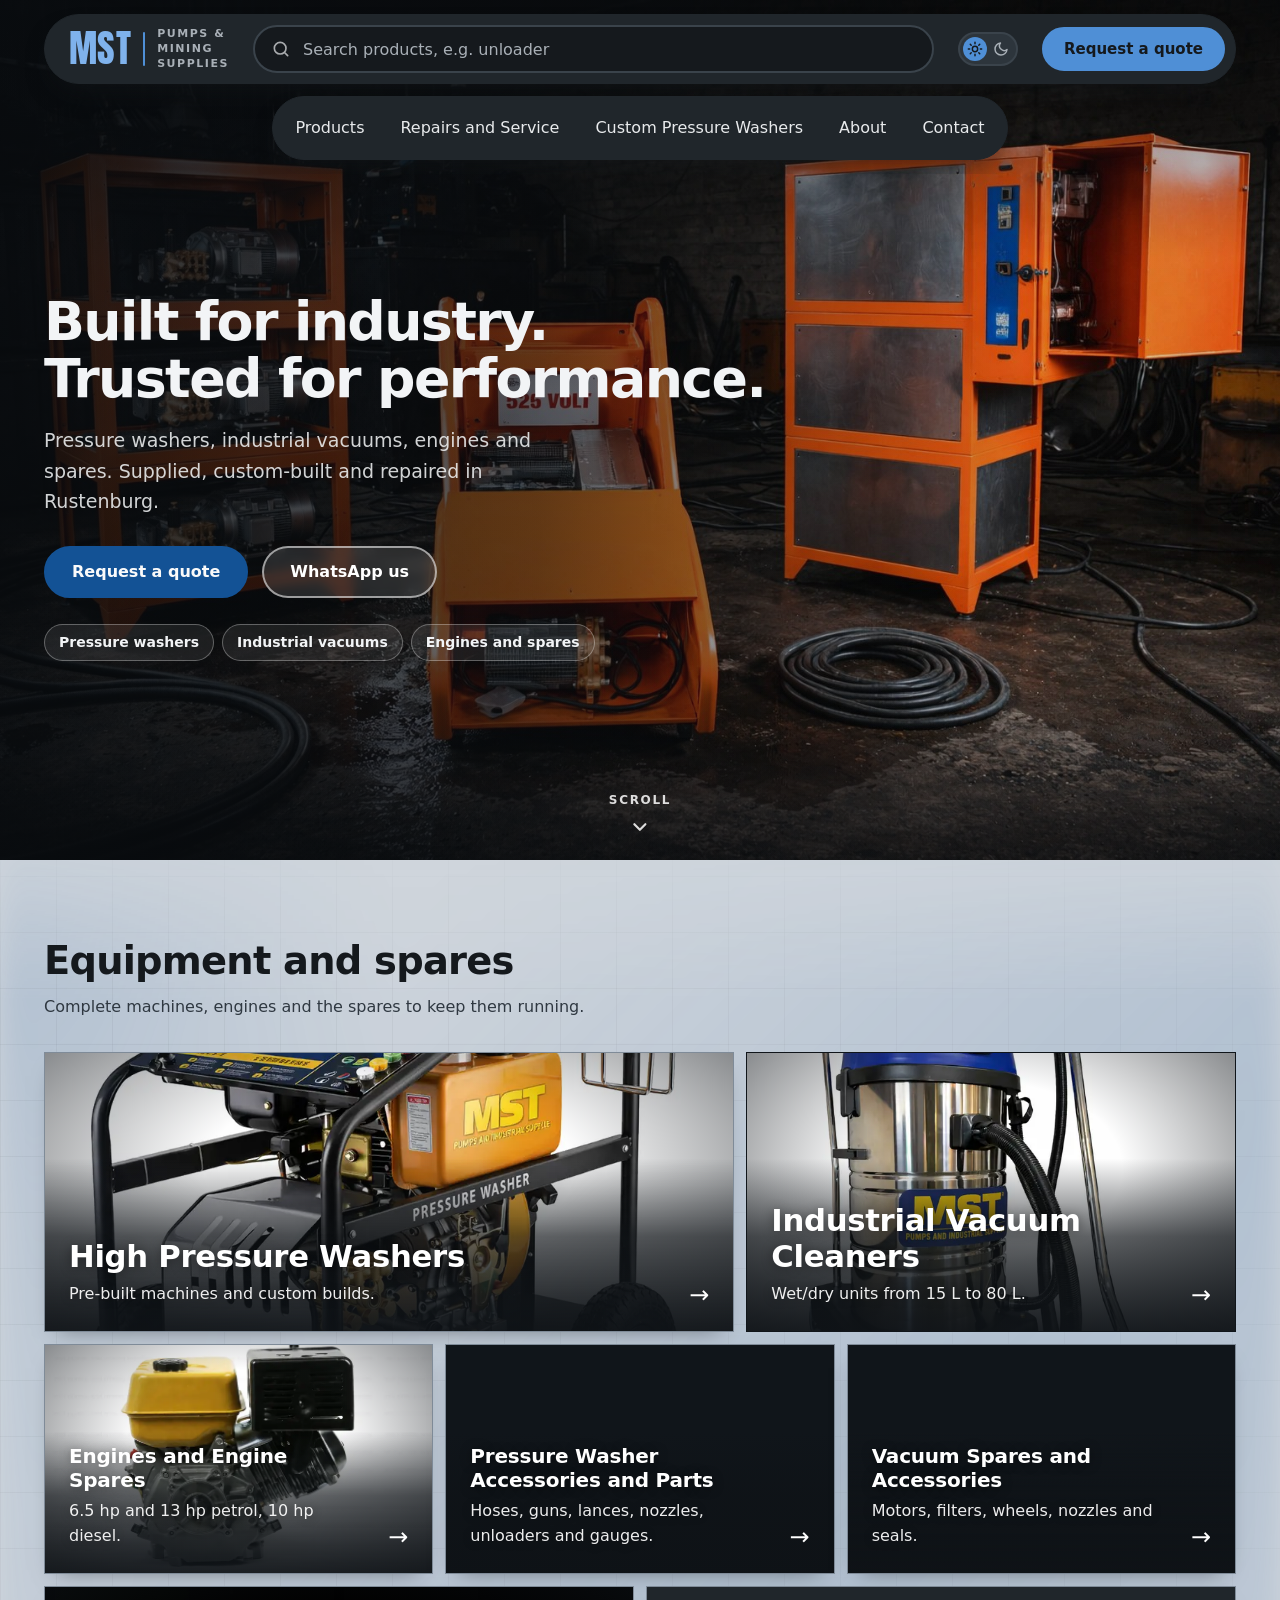
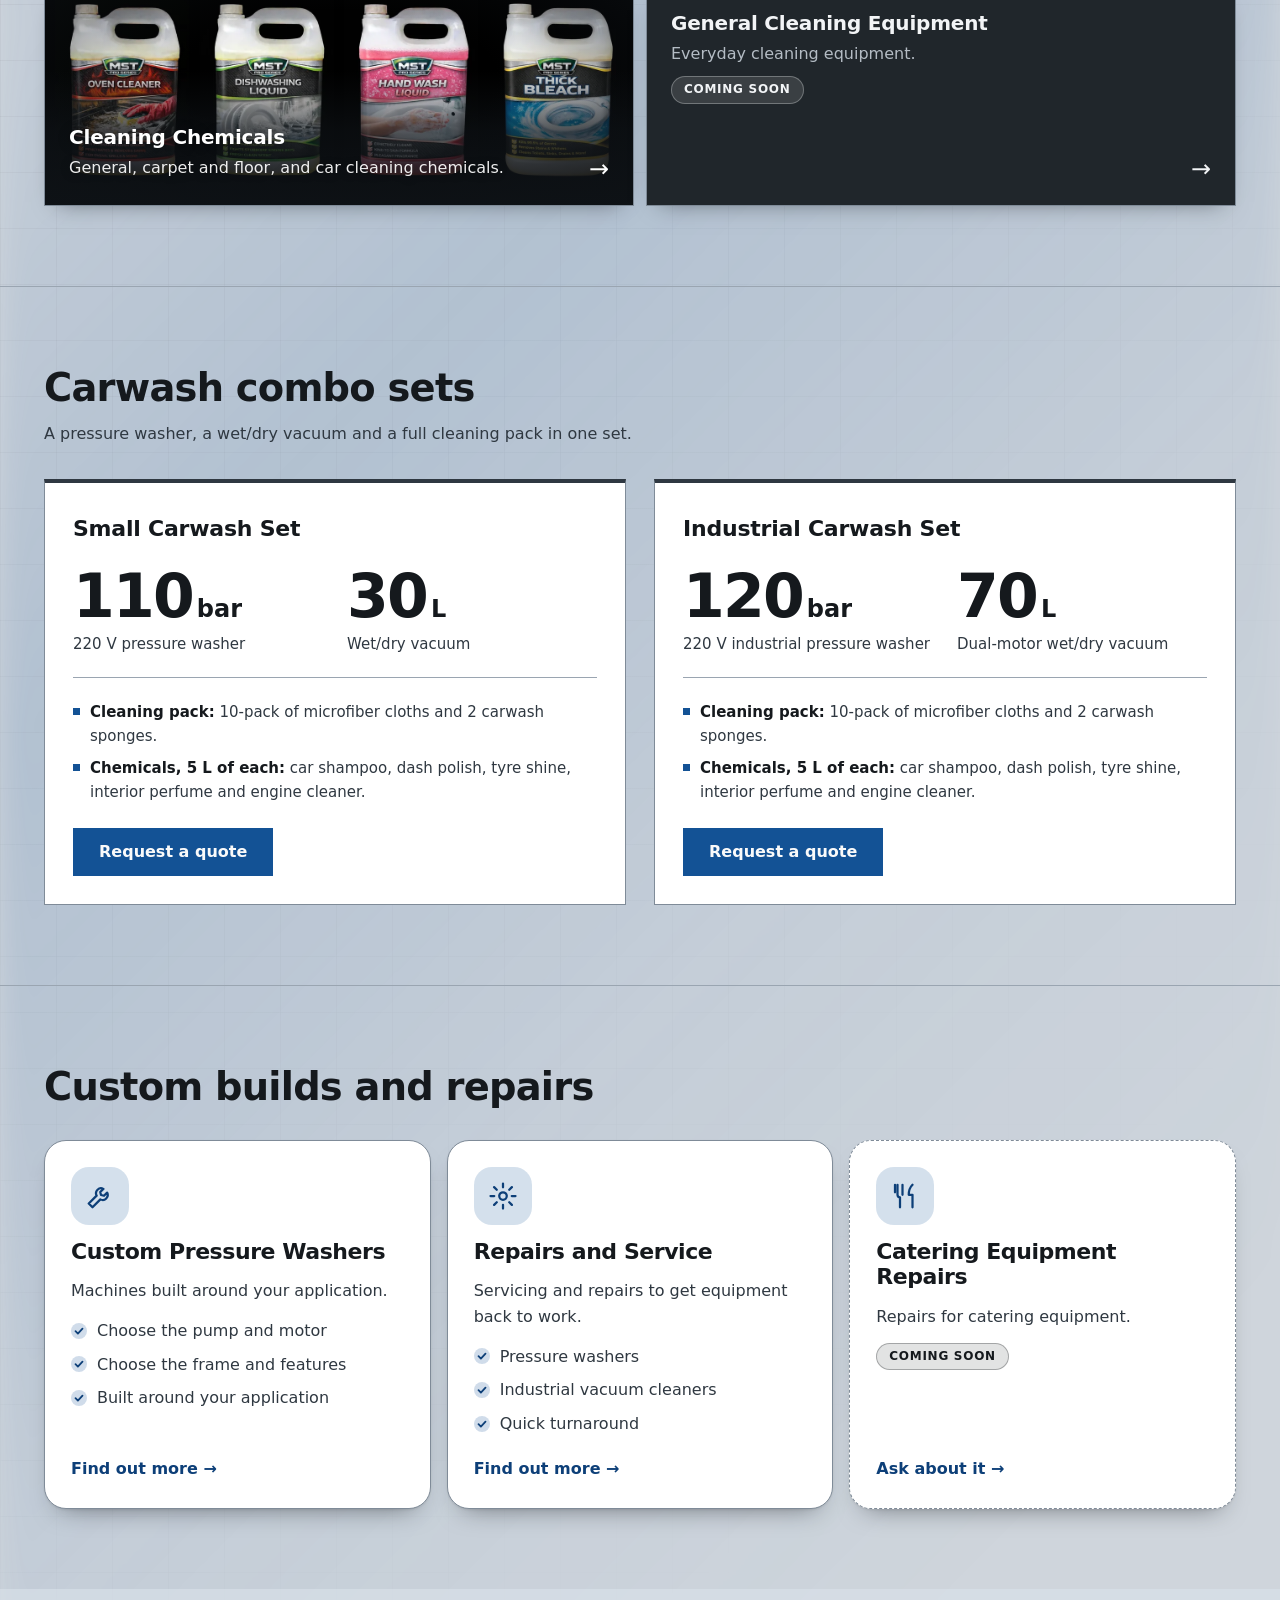
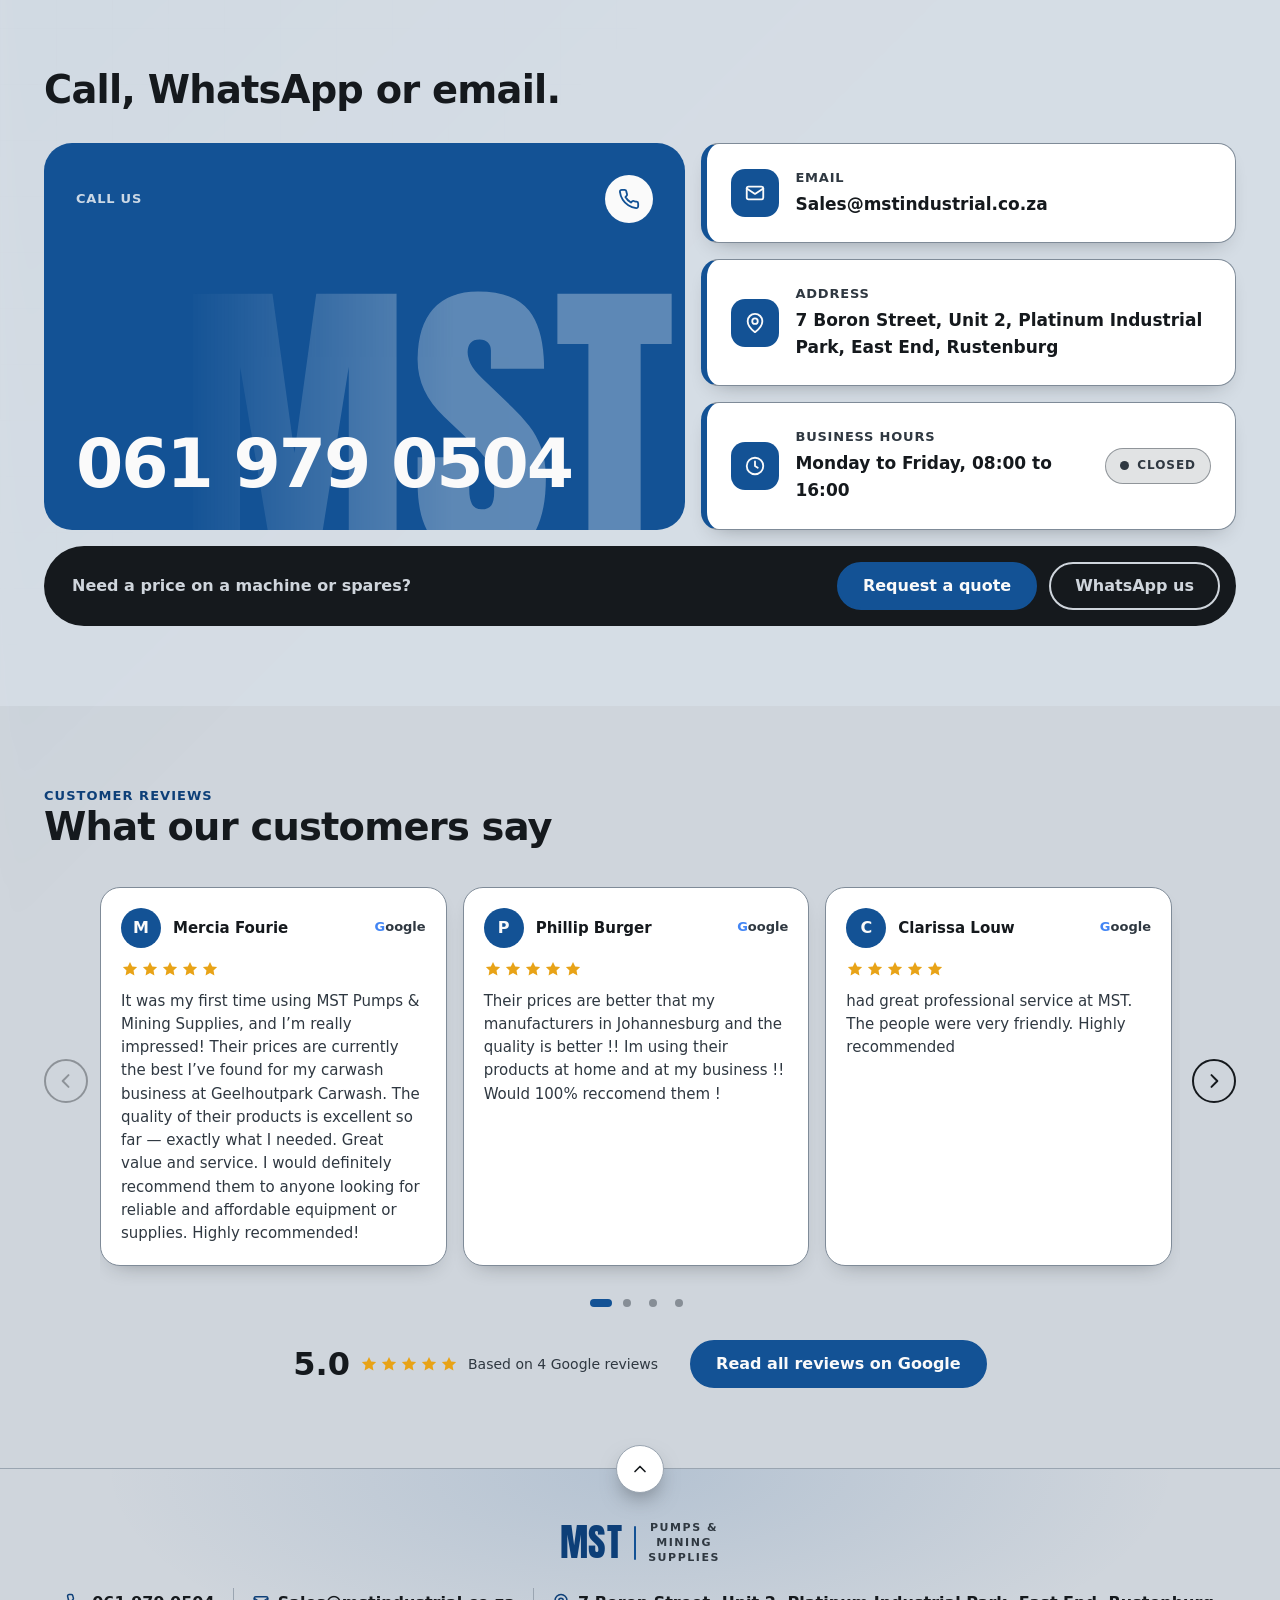
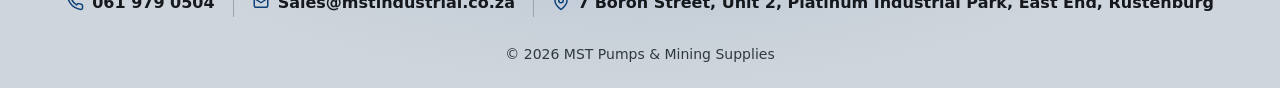
==== commit f018aee4: "Home page: photos on the Equipment and spares tiles with a vignette - Six tiles now have optimized W" ====
--- a/index.html
+++ b/index.html
@@ -129,42 +129,48 @@
 
         <!-- TODO PHOTOS: one real product photo per tile would lift this section. Tiles are text only for now. -->
         <div class="bento">
-          <a class="tile tile--large tile--steel t-a" href="products/#high-pressure-washers">
+          <a class="tile tile--large tile--steel t-a tile--photo" href="products/#high-pressure-washers">
+            <span class="tile-photo" aria-hidden="true"><img src="images/home/tile-pressure-washers.webp" alt="" width="900" height="900" loading="lazy" decoding="async"></span>
             <div>
               <h3>High Pressure Washers</h3>
               <p>Pre-built machines and custom builds.</p>
             </div>
             <span class="tile-arrow" aria-hidden="true">&rarr;</span>
           </a>
-          <a class="tile tile--large tile--accent t-b" href="products/#industrial-vacuum-cleaners">
+          <a class="tile tile--large tile--accent t-b tile--photo" href="products/#industrial-vacuum-cleaners">
+            <span class="tile-photo" aria-hidden="true"><img src="images/home/tile-vacuum-cleaners.webp" alt="" width="700" height="700" loading="lazy" decoding="async"></span>
             <div>
               <h3>Industrial Vacuum Cleaners</h3>
               <p>Wet/dry units from 15 L to 80 L.</p>
             </div>
             <span class="tile-arrow" aria-hidden="true">&rarr;</span>
           </a>
-          <a class="tile t-c" href="products/#engines-engine-spares">
+          <a class="tile t-c tile--photo" href="products/#engines-engine-spares">
+            <span class="tile-photo" aria-hidden="true"><img src="images/home/tile-engines.webp" alt="" width="800" height="533" loading="lazy" decoding="async"></span>
             <div>
               <h3>Engines and Engine Spares</h3>
               <p>6.5 hp and 13 hp petrol, 10 hp diesel.</p>
             </div>
             <span class="tile-arrow" aria-hidden="true">&rarr;</span>
           </a>
-          <a class="tile t-d" href="products/#pressure-washer-accessories">
+          <a class="tile t-d tile--photo" href="products/#pressure-washer-accessories">
+            <span class="tile-photo" aria-hidden="true"><img src="images/home/tile-accessories.webp" alt="" width="800" height="533" loading="lazy" decoding="async"></span>
             <div>
               <h3>Pressure Washer Accessories and Parts</h3>
               <p>Hoses, guns, lances, nozzles, unloaders and gauges.</p>
             </div>
             <span class="tile-arrow" aria-hidden="true">&rarr;</span>
           </a>
-          <a class="tile t-e" href="products/#vacuum-spares">
+          <a class="tile t-e tile--photo" href="products/#vacuum-spares">
+            <span class="tile-photo" aria-hidden="true"><img src="images/home/tile-vacuum-spares.webp" alt="" width="760" height="760" loading="lazy" decoding="async"></span>
             <div>
               <h3>Vacuum Spares and Accessories</h3>
               <p>Motors, filters, wheels, nozzles and seals.</p>
             </div>
             <span class="tile-arrow" aria-hidden="true">&rarr;</span>
           </a>
-          <a class="tile tile--steel t-f" href="products/#cleaning-chemicals">
+          <a class="tile tile--steel t-f tile--photo" href="products/#cleaning-chemicals">
+            <span class="tile-photo" aria-hidden="true"><img src="images/home/tile-chemicals.webp" alt="" width="1400" height="480" loading="lazy" decoding="async"></span>
             <div>
               <h3>Cleaning Chemicals</h3>
               <p>General, carpet and floor, and car cleaning chemicals.</p>
--- a/css/styles.css
+++ b/css/styles.css
@@ -4841,4 +4841,105 @@
   .rv-wrap.is-static .rv-arrow {
     display: none;
   }
+}
+
+/* ---------- Home page tiles with photos: the photo fills the tile, lit in the middle with a dark vignette around the edges
+   and a dark fade at the bottom so the title is always easy to read. ---------- */
+.tile--photo {
+  isolation: isolate;
+  overflow: hidden;
+  flex-direction: row;
+  align-items: flex-end;
+  justify-content: space-between;
+  border-color: #10151a;
+  background: #10151a;
+  color: #ffffff;
+}
+
+.tile-photo {
+  position: absolute;
+  inset: 0;
+  z-index: 0;
+  background: #10151a;
+}
+
+.tile-photo img {
+  display: block;
+  width: 100%;
+  height: 100%;
+  object-fit: cover;
+  object-position: center;
+}
+
+/* Vignette and bottom fade in one layer (the tile's own ::before is the hover bar). */
+.tile-photo::after {
+  content: "";
+  position: absolute;
+  inset: 0;
+  background:
+    linear-gradient(0deg, rgba(14, 18, 22, 0.92) 0, rgba(14, 18, 22, 0.65) 34%, rgba(14, 18, 22, 0) 62%),
+    radial-gradient(ellipse at 50% 42%, rgba(16, 21, 26, 0) 38%, rgba(16, 21, 26, 0.62) 100%);
+}
+
+.tile--photo::before {
+  z-index: 3;
+}
+
+.tile--photo > div,
+.tile--photo .tile-arrow {
+  position: relative;
+  z-index: 2;
+}
+
+.tile--photo > div {
+  flex: 1;
+  min-width: 0;
+}
+
+.tile--photo h3,
+.tile--photo p {
+  color: #ffffff;
+  text-shadow: 0 1px 12px rgba(0, 0, 0, 0.45);
+}
+
+.tile--photo p {
+  opacity: 0.92;
+}
+
+/* The chemicals strip is a wide picture on pure black: show all of it at any width, lined up at the top. */
+.t-f .tile-photo {
+  background: #000;
+}
+
+.t-f .tile-photo img {
+  object-fit: contain;
+  object-position: center 6%;
+}
+
+@media (prefers-reduced-motion: no-preference) {
+  .tile--photo .tile-photo img {
+    transition: transform 0.6s cubic-bezier(0.2, 0.8, 0.2, 1);
+  }
+
+  .tile--photo:hover .tile-photo img,
+  .tile--photo:focus-visible .tile-photo img {
+    transform: scale(1.04);
+  }
+}
+
+/* Photo tiles need a little more height than the old text-only ones so the picture is not cropped too hard. */
+@media (min-width: 768px) {
+  .t-c.tile--photo,
+  .t-d.tile--photo,
+  .t-e.tile--photo {
+    min-height: 230px;
+  }
+
+  .t-f.tile--photo {
+    min-height: 220px;
+  }
+
+  .t-g {
+    min-height: 220px;
+  }
 }
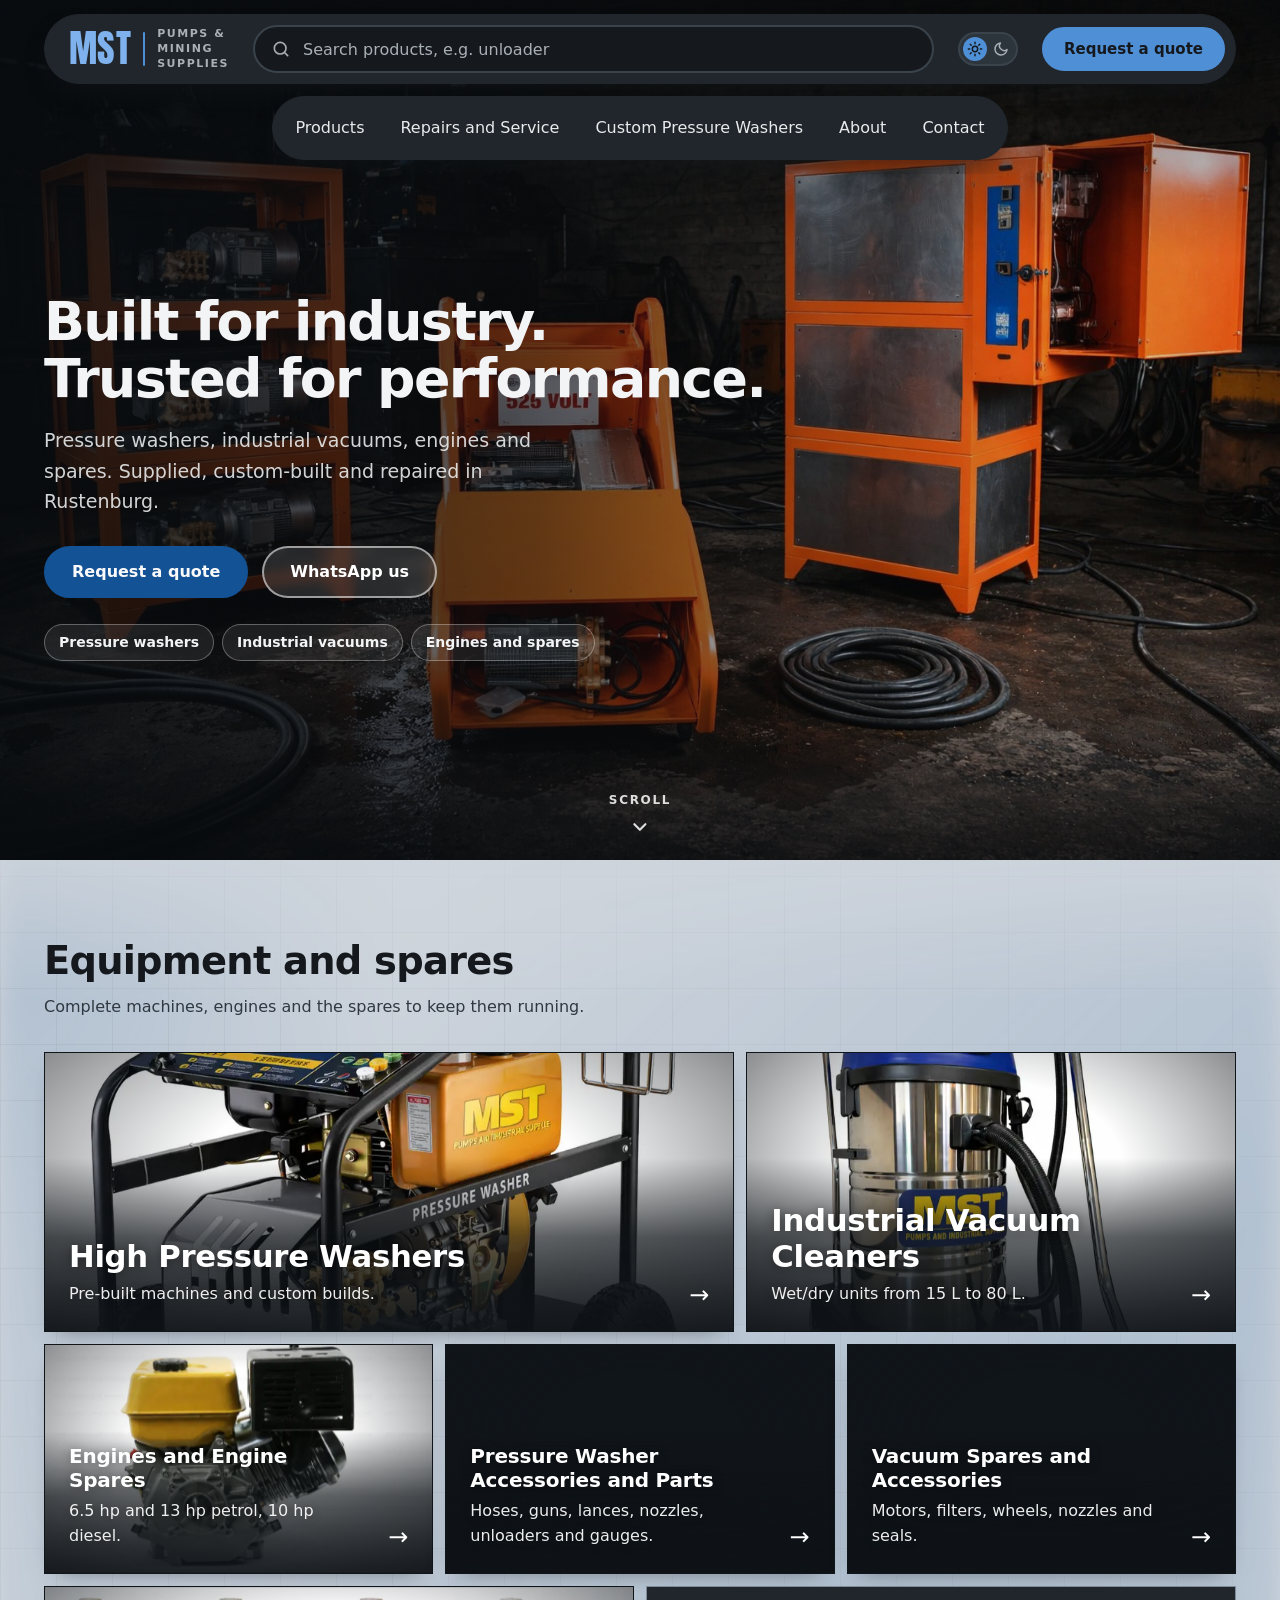
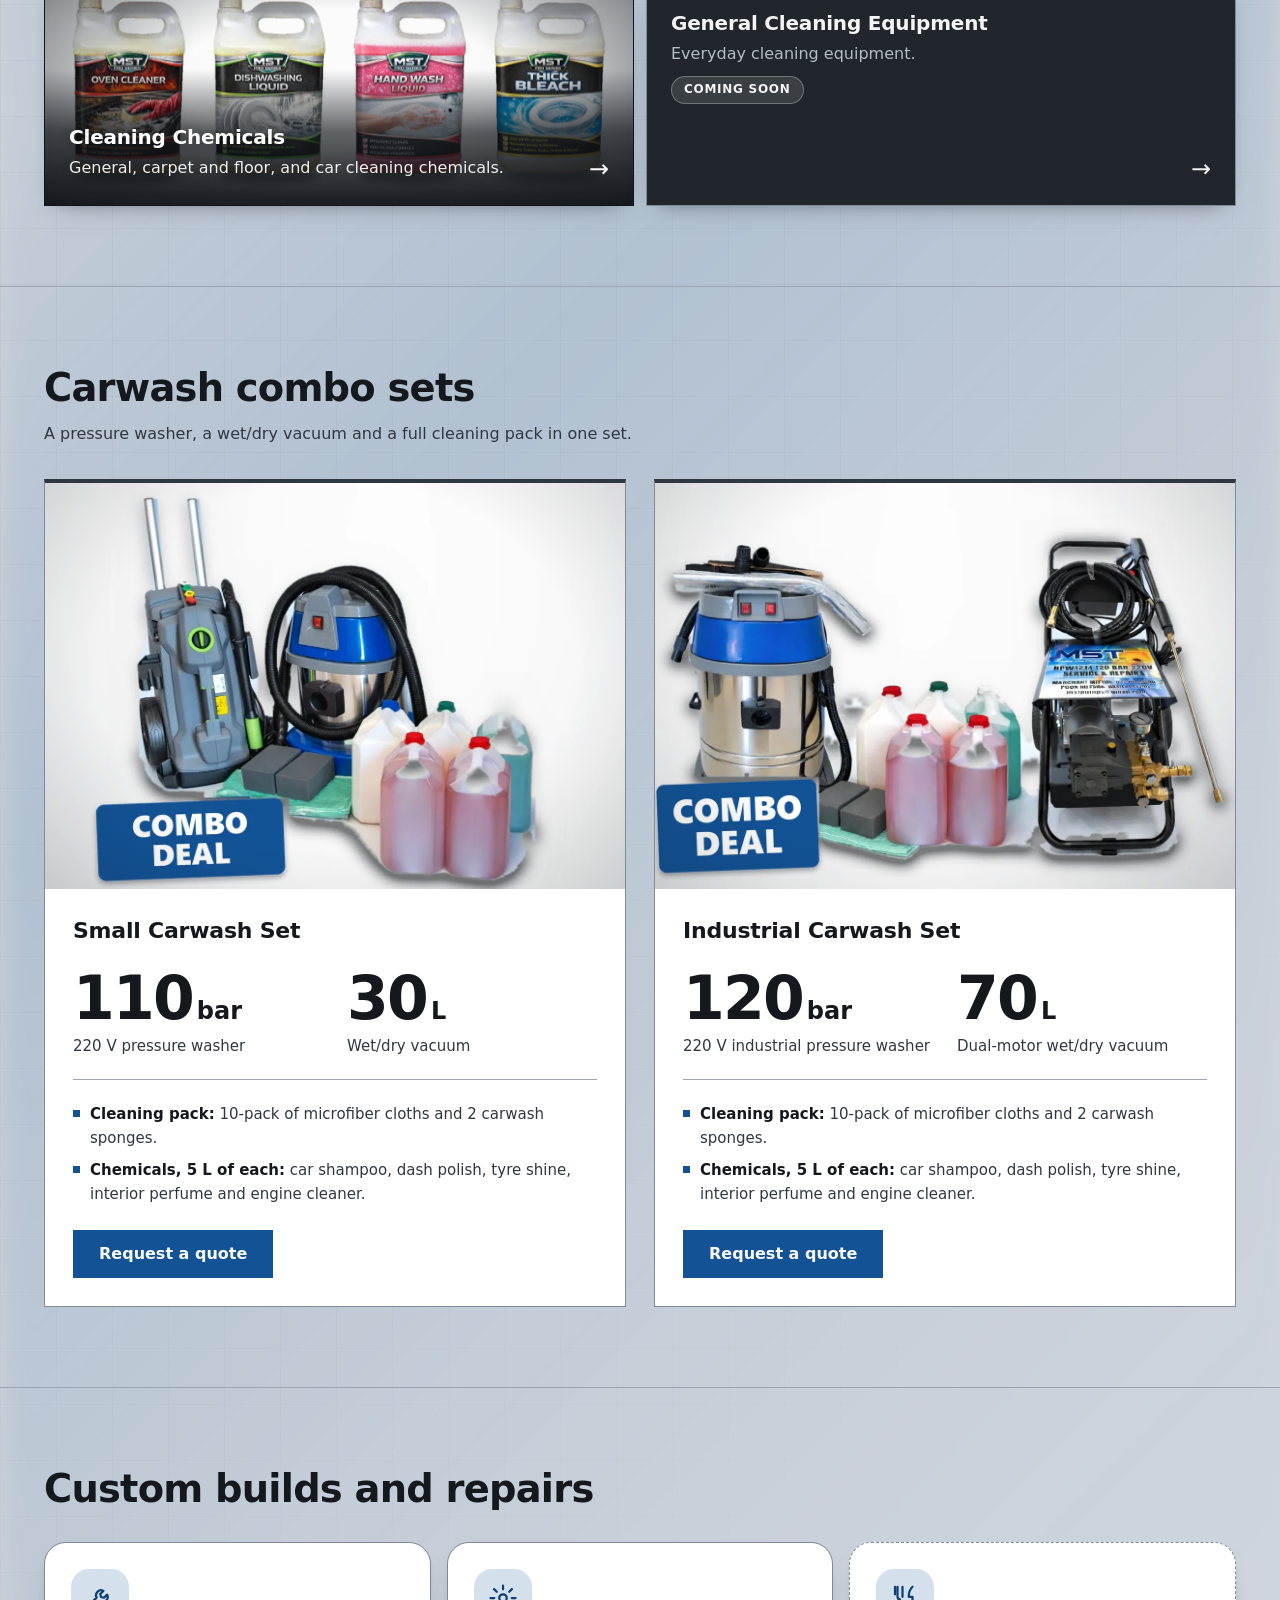
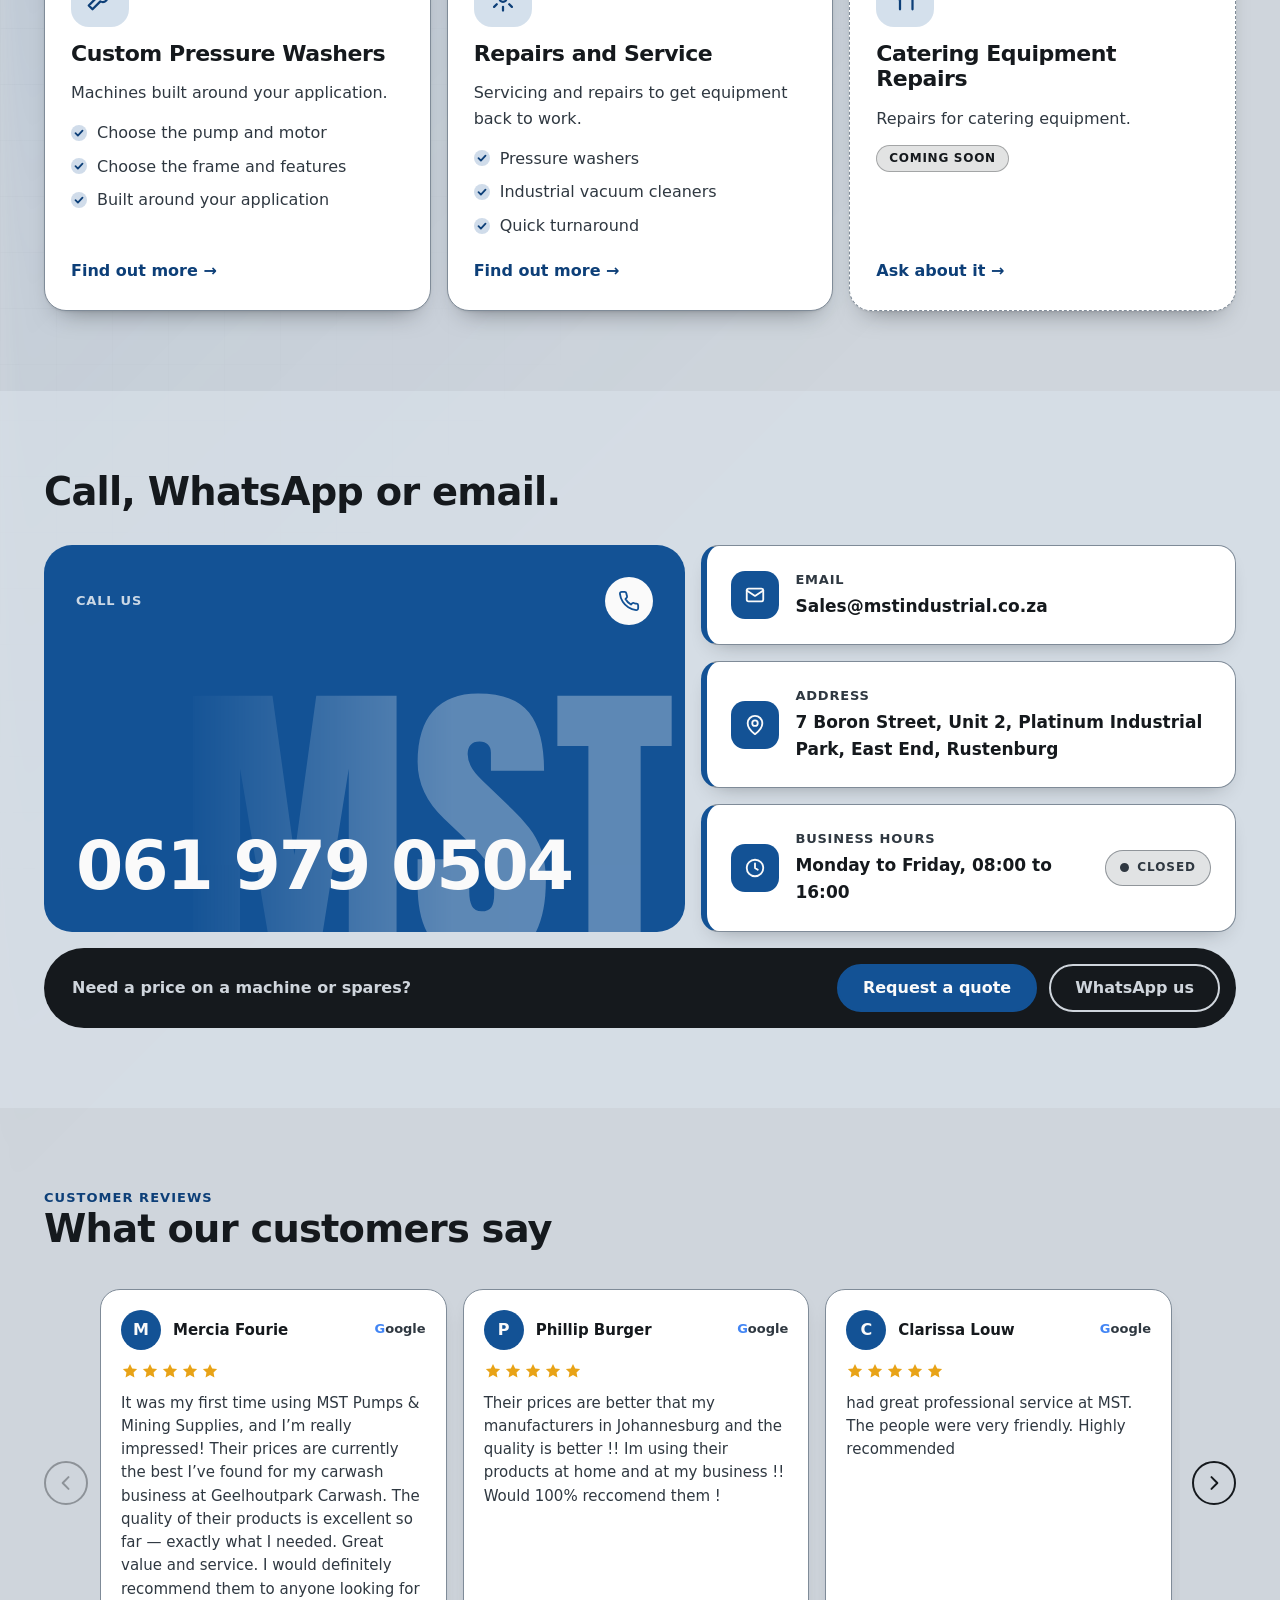
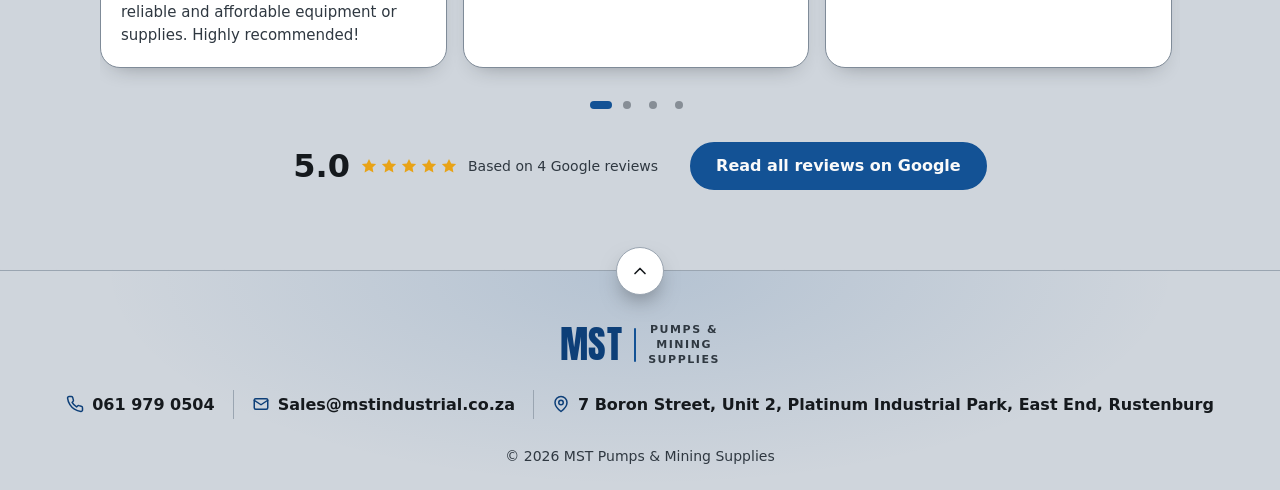
==== commit d9bc797c: "Carwash sets: photo across the top of each card, and fix the photo tile border flicker - Small and I" ====
--- a/index.html
+++ b/index.html
@@ -208,6 +208,7 @@
 
         <div class="kits">
           <article class="kit">
+            <div class="kit-photo"><img src="images/promo/carwash-small-set.webp" alt="Small carwash set: a pressure washer, a wet/dry vacuum, sponges and 5 L chemicals" width="1200" height="857" loading="lazy" decoding="async"></div>
             <h3>Small Carwash Set</h3>
             <div class="kit-stats">
               <div>
@@ -226,6 +227,7 @@
             <a class="btn btn-primary" href="mailto:Sales@mstindustrial.co.za?subject=Quote%20request%3A%20carwash%20set">Request a quote</a>
           </article>
           <article class="kit">
+            <div class="kit-photo"><img src="images/promo/carwash-industrial-set.webp" alt="Industrial carwash set: an industrial pressure washer, a dual-motor wet/dry vacuum, sponges and 5 L chemicals" width="1200" height="840" loading="lazy" decoding="async"></div>
             <h3>Industrial Carwash Set</h3>
             <div class="kit-stats">
               <div>
--- a/css/styles.css
+++ b/css/styles.css
@@ -4906,9 +4906,9 @@
   opacity: 0.92;
 }
 
-/* The chemicals strip is a wide picture on pure black: show all of it at any width, lined up at the top. */
+/* The chemicals strip is a wide picture on a light studio background: show all of it at any width, lined up at the top. */
 .t-f .tile-photo {
-  background: #000;
+  background: #e2e3e5;
 }
 
 .t-f .tile-photo img {
@@ -4942,4 +4942,52 @@
   .t-g {
     min-height: 220px;
   }
+}
+
+/* Photo tiles: no pale border around the dark photo (it shimmered against the photo edge while the tile moved on hover),
+   and the photo layer clips and covers its own box so the vignette reaches every edge during the animation. */
+.tile.tile--photo,
+.tile.tile--photo:hover,
+.tile.tile--photo:focus-visible {
+  border-color: #10151a;
+}
+
+.tile-photo {
+  overflow: hidden;
+  border-radius: inherit;
+  transform: translateZ(0);
+}
+
+.tile-photo::after {
+  inset: -2px;
+}
+
+.tile-photo img {
+  backface-visibility: hidden;
+  will-change: transform;
+}
+
+/* ---------- Carwash sets: photo across the top of each card (the card's own hover lift and glow still apply) ---------- */
+.kit-photo {
+  position: relative;
+  overflow: hidden;
+  margin: -28px -28px 24px;
+  aspect-ratio: 10 / 7;
+  background: #e9eaec;
+}
+
+.kit-photo img {
+  display: block;
+  width: 100%;
+  height: 100%;
+  object-fit: cover;
+}
+
+/* A subtle vignette: a soft shade only at the very edges. */
+.kit-photo::after {
+  content: "";
+  position: absolute;
+  inset: -1px;
+  pointer-events: none;
+  background: radial-gradient(ellipse at 50% 45%, rgba(16, 21, 26, 0) 58%, rgba(16, 21, 26, 0.16) 100%);
 }
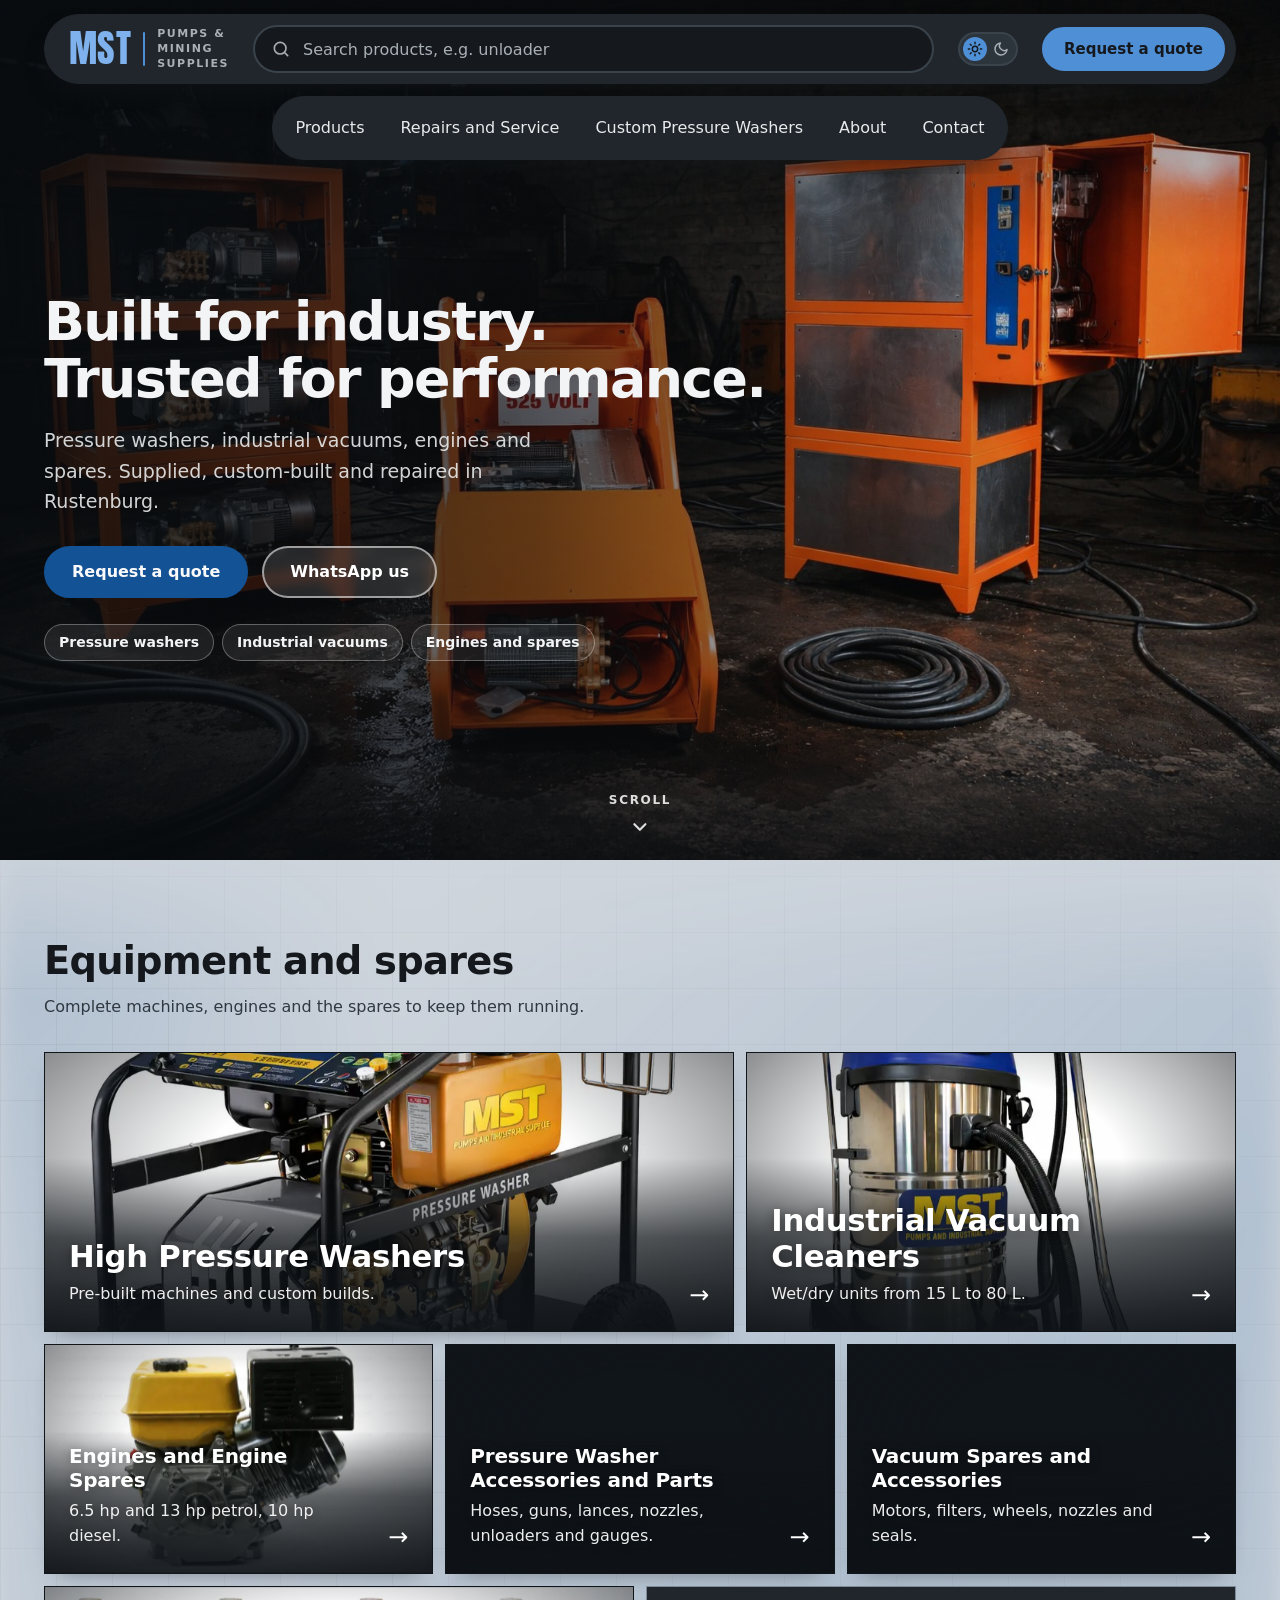
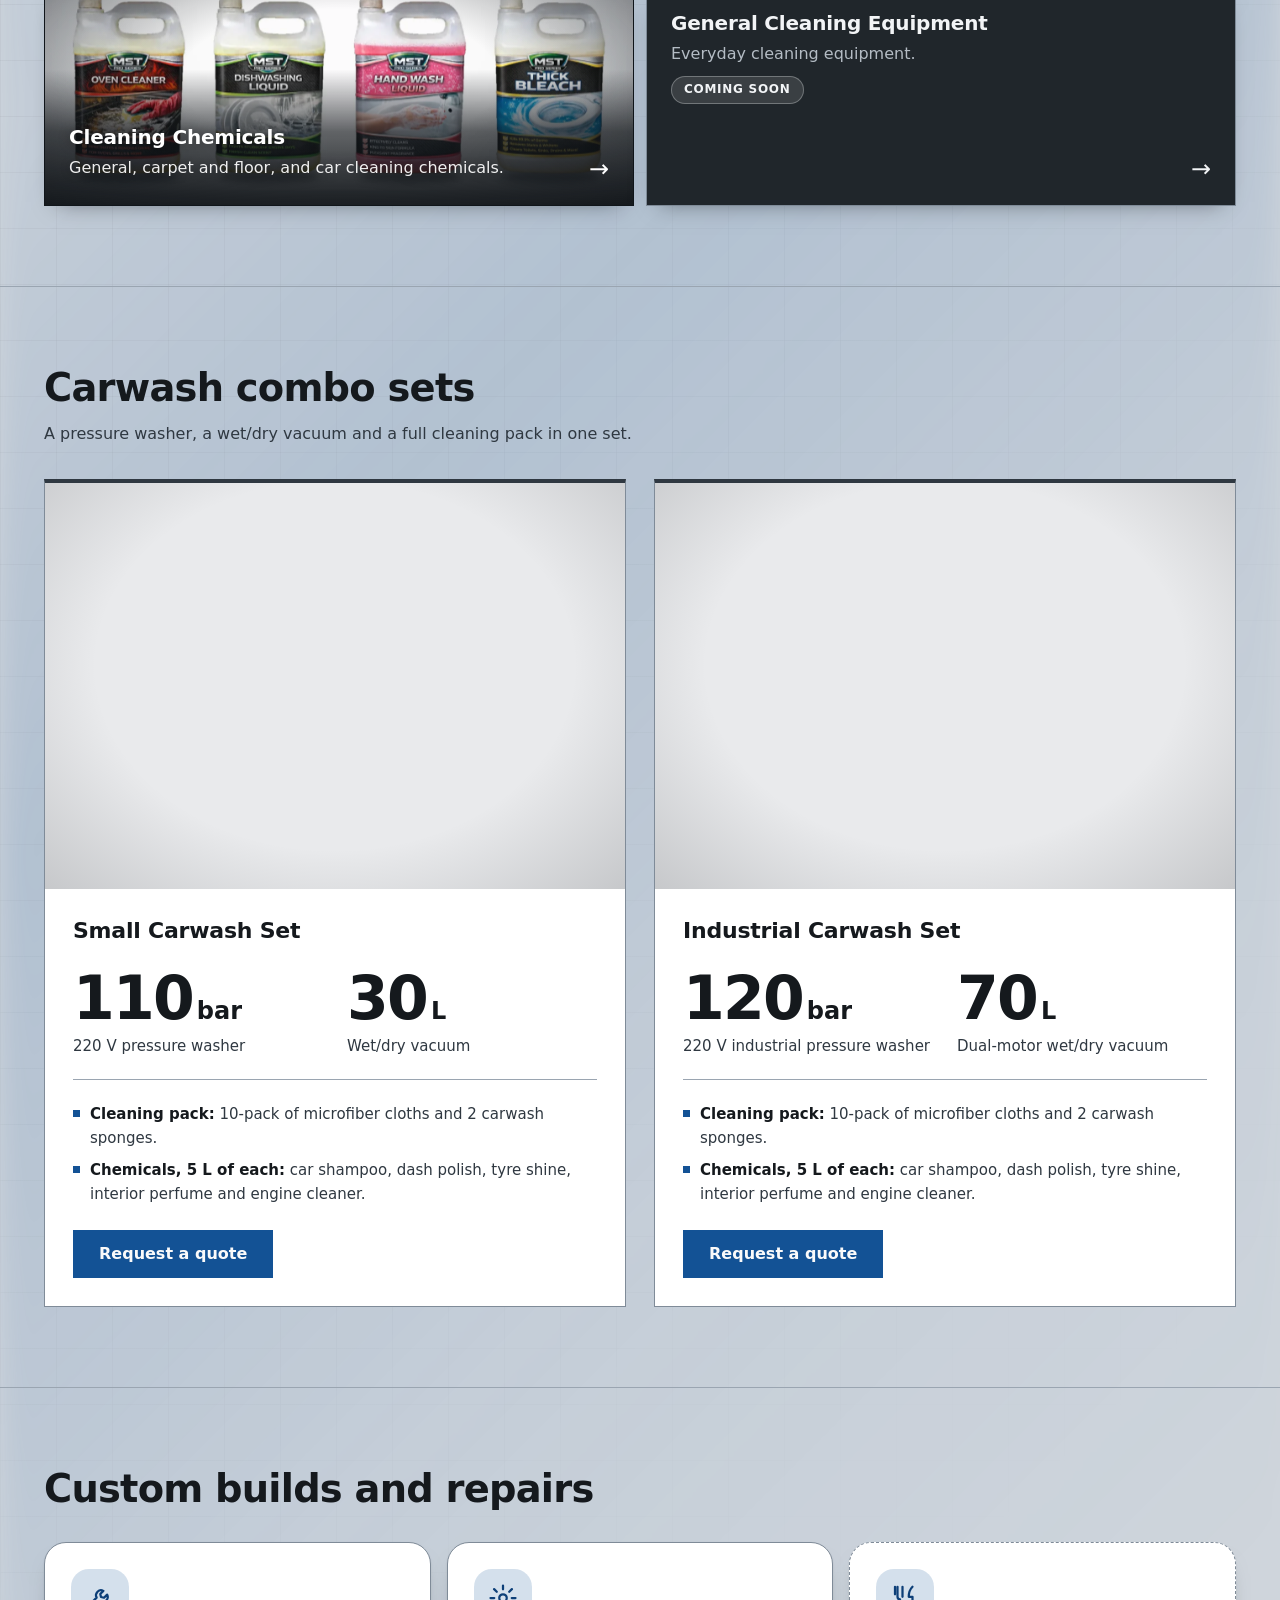
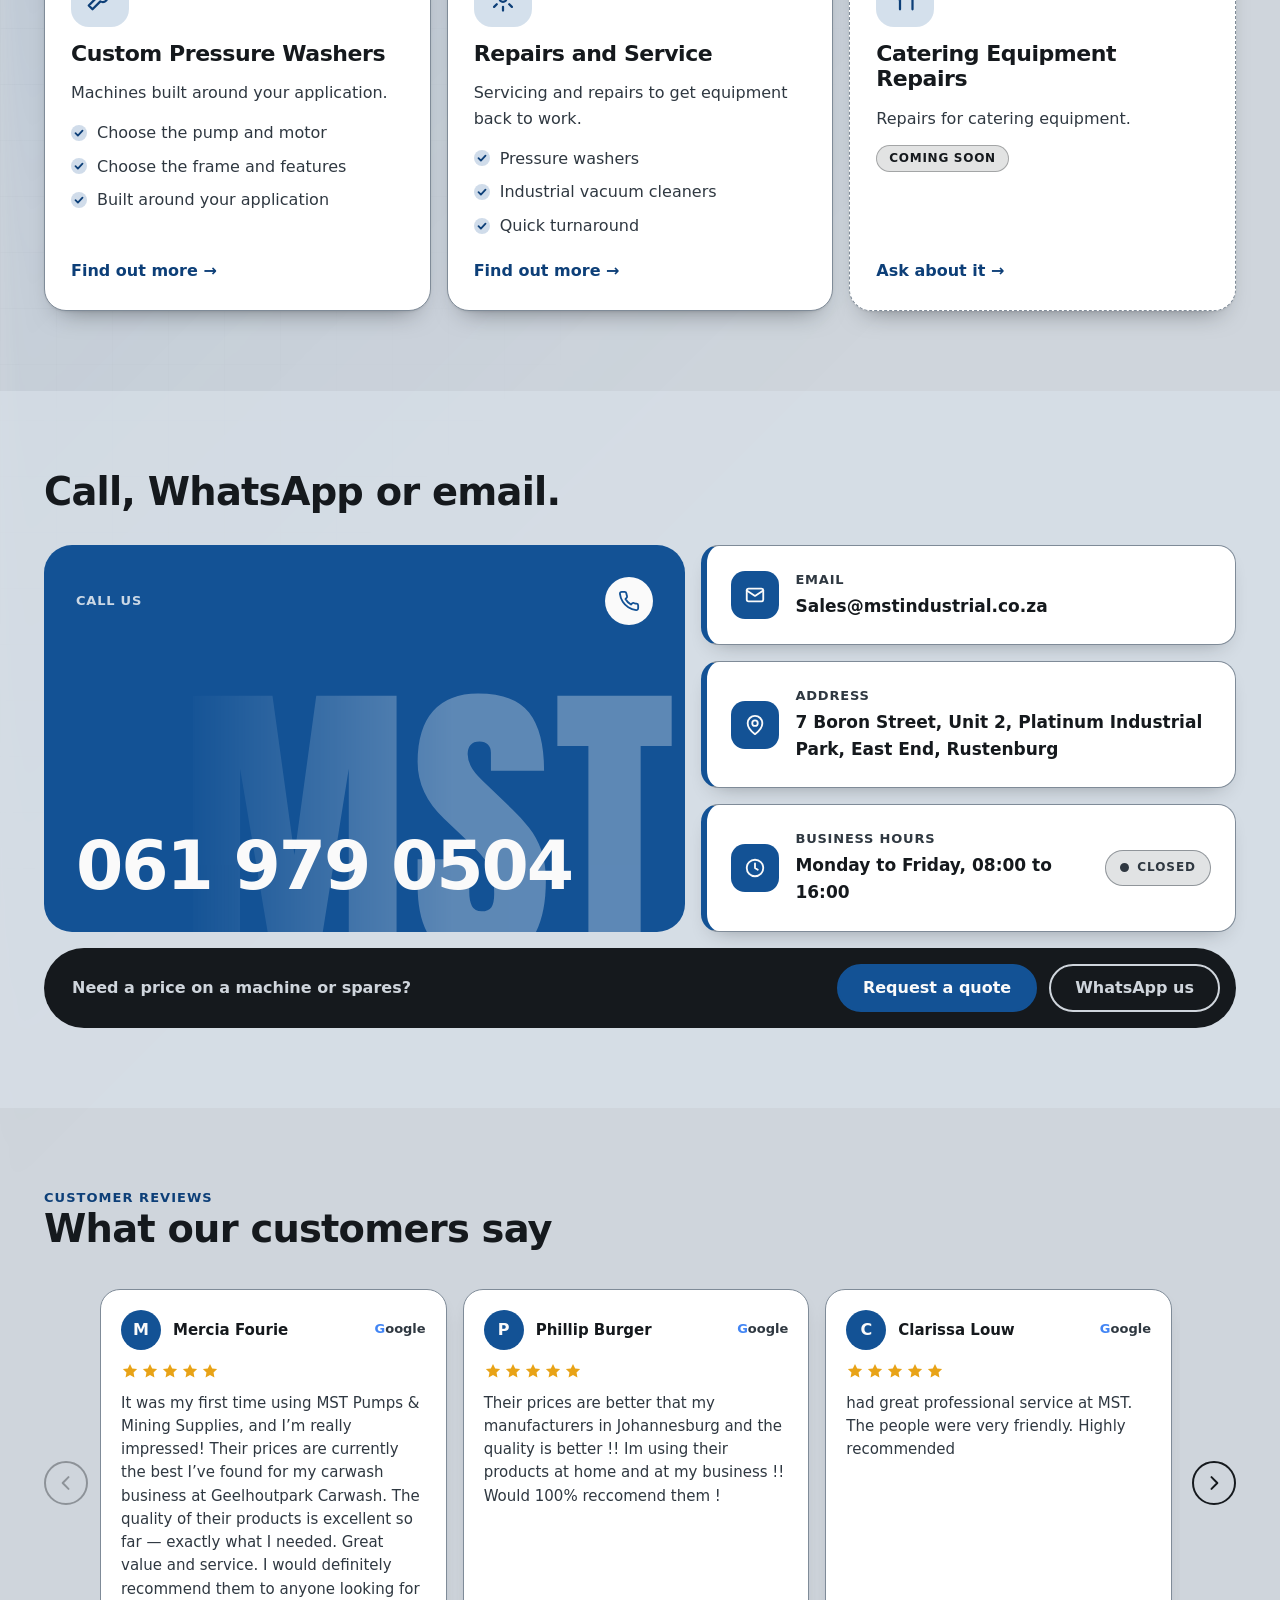
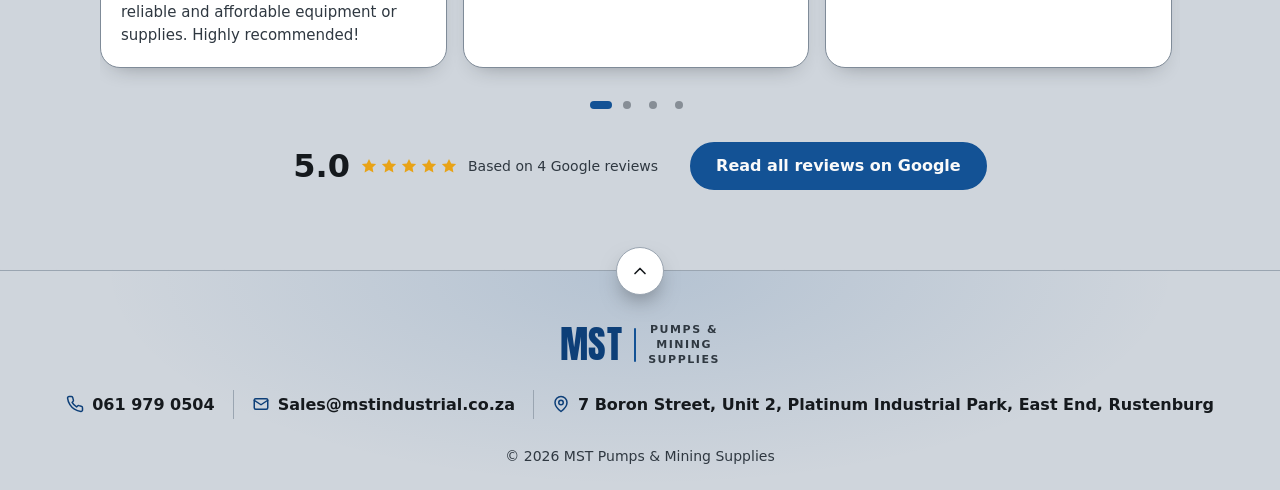
==== commit 2e39c736: "Carwash sets: each Request a quote button now names its own set (Small Carwash Set or Industrial Car" ====
--- a/index.html
+++ b/index.html
@@ -224,7 +224,7 @@
               <li><span><b>Cleaning pack:</b> 10-pack of microfiber cloths and 2 carwash sponges.</span></li>
               <li><span><b>Chemicals, 5 L of each:</b> car shampoo, dash polish, tyre shine, interior perfume and engine cleaner.</span></li>
             </ul>
-            <a class="btn btn-primary" href="mailto:Sales@mstindustrial.co.za?subject=Quote%20request%3A%20carwash%20set">Request a quote</a>
+            <a class="btn btn-primary" href="mailto:Sales@mstindustrial.co.za?subject=Quote%20request%3A%20Small%20Carwash%20Set" aria-label="Request a quote for the Small Carwash Set">Request a quote</a>
           </article>
           <article class="kit">
             <div class="kit-photo"><img src="images/promo/carwash-industrial-set.webp" alt="Industrial carwash set: an industrial pressure washer, a dual-motor wet/dry vacuum, sponges and 5 L chemicals" width="1200" height="840" loading="lazy" decoding="async"></div>
@@ -243,7 +243,7 @@
               <li><span><b>Cleaning pack:</b> 10-pack of microfiber cloths and 2 carwash sponges.</span></li>
               <li><span><b>Chemicals, 5 L of each:</b> car shampoo, dash polish, tyre shine, interior perfume and engine cleaner.</span></li>
             </ul>
-            <a class="btn btn-primary" href="mailto:Sales@mstindustrial.co.za?subject=Quote%20request%3A%20carwash%20set">Request a quote</a>
+            <a class="btn btn-primary" href="mailto:Sales@mstindustrial.co.za?subject=Quote%20request%3A%20Industrial%20Carwash%20Set" aria-label="Request a quote for the Industrial Carwash Set">Request a quote</a>
           </article>
         </div>
       </div>
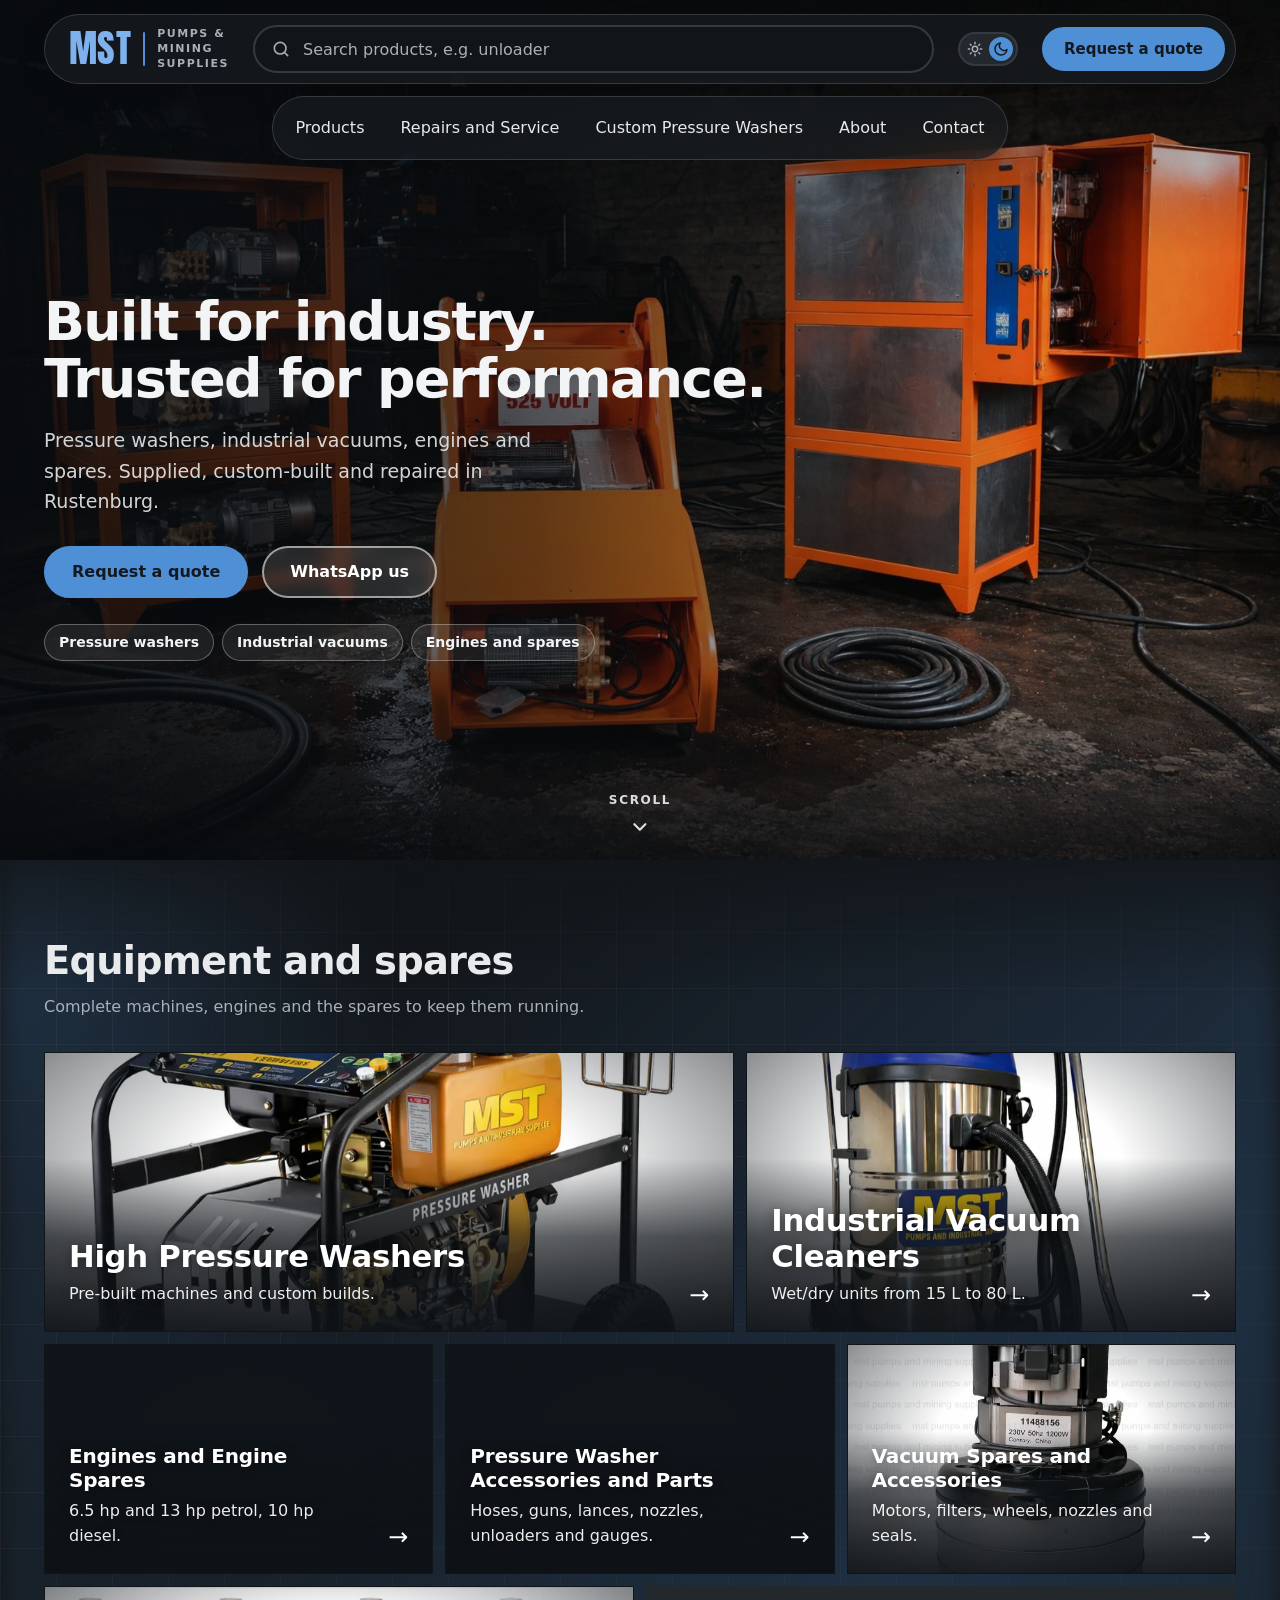
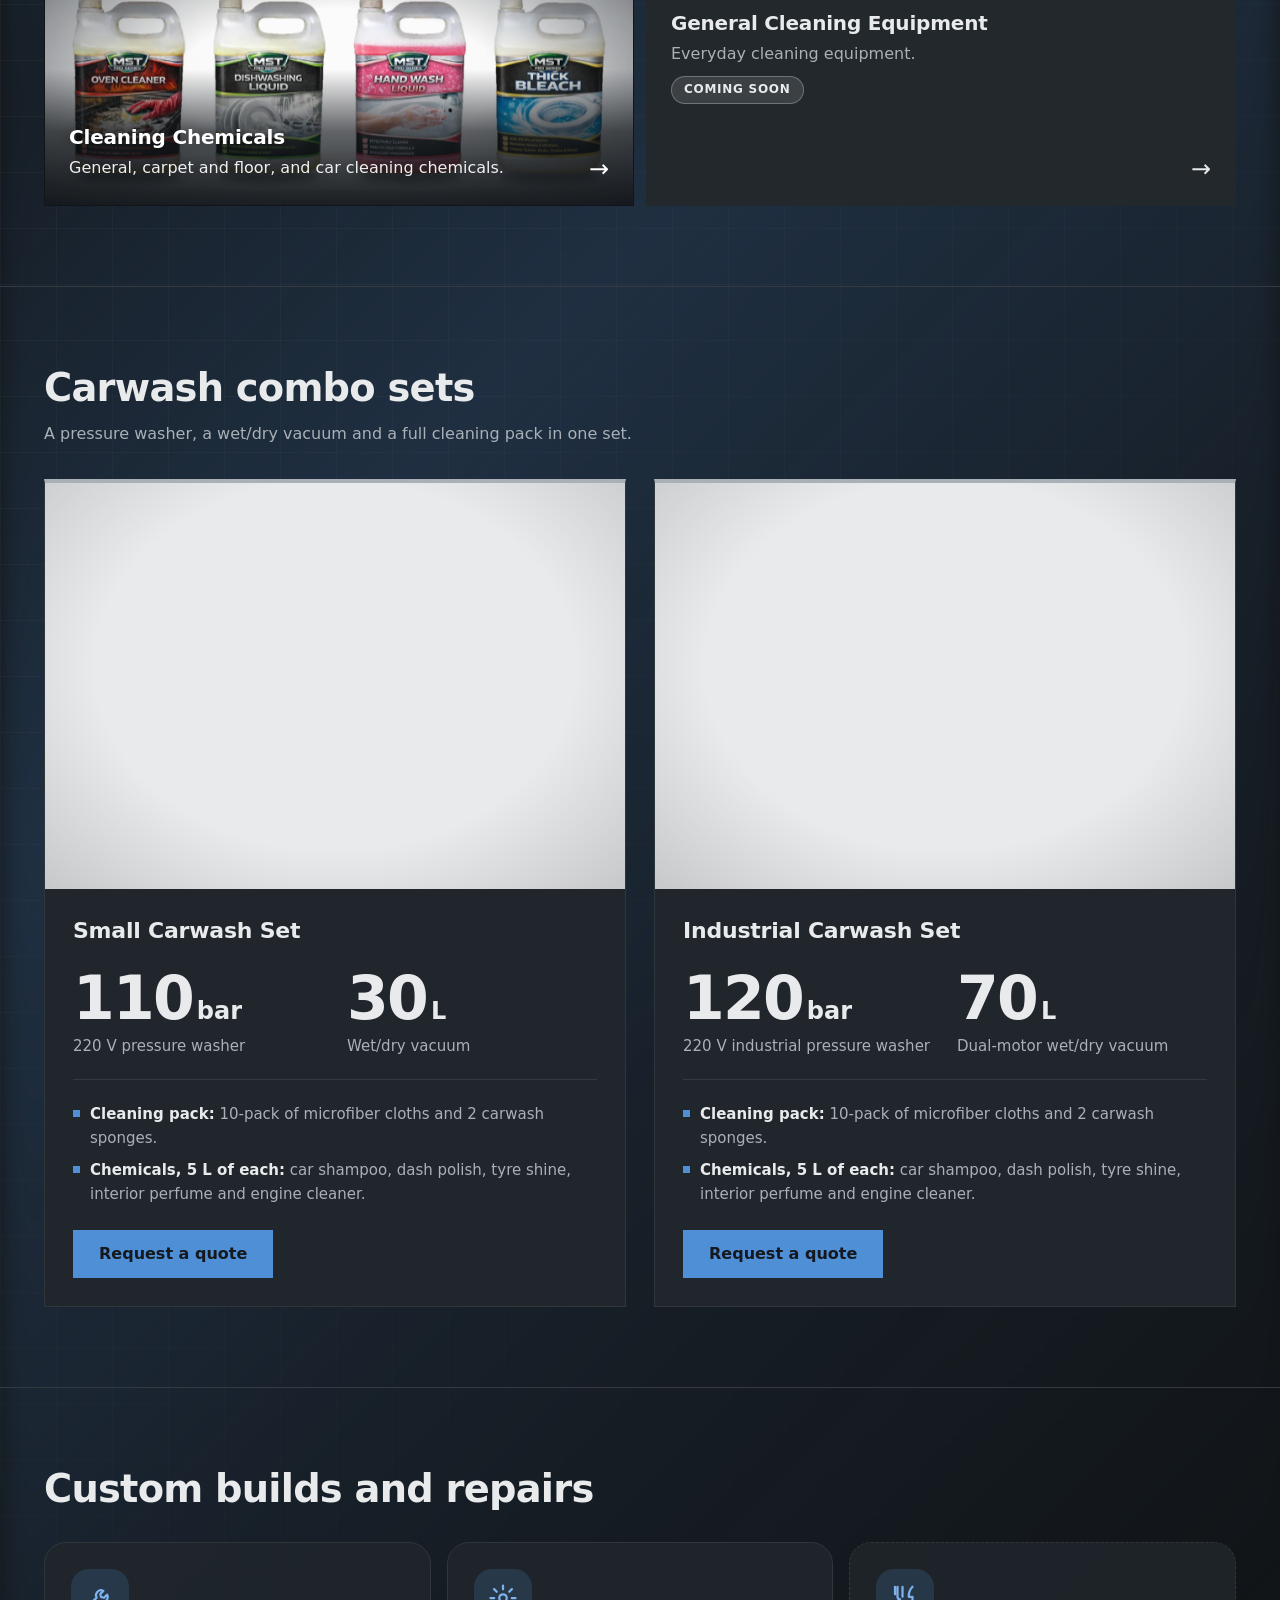
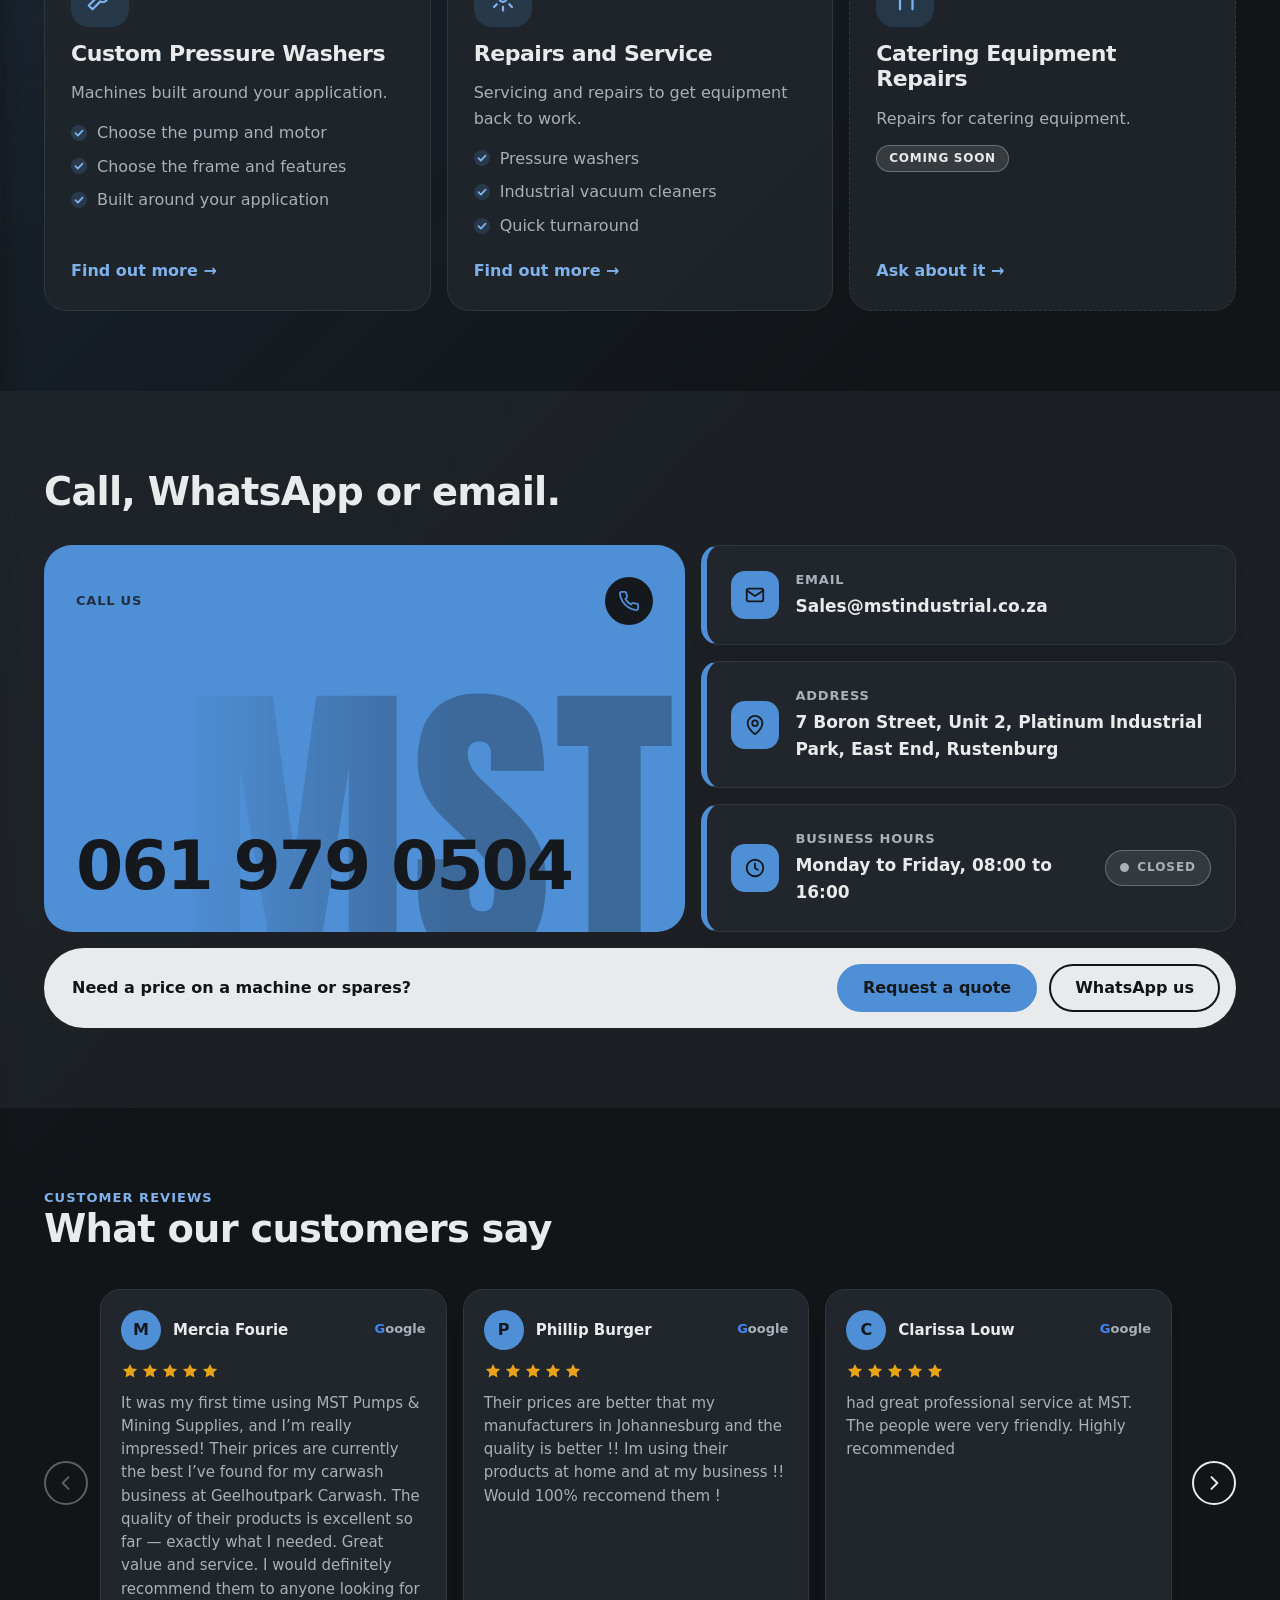
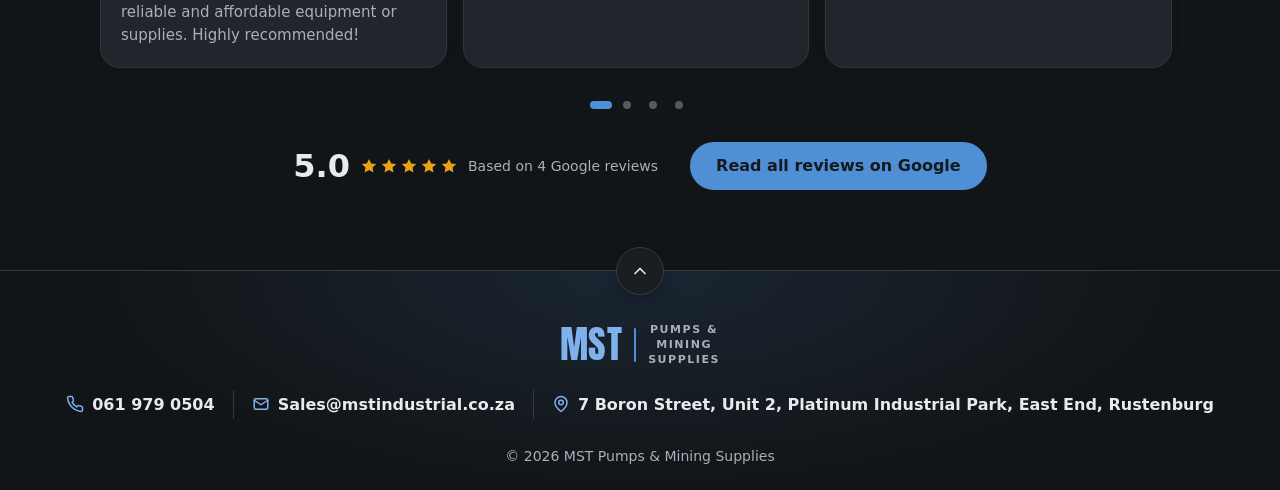
==== commit acede53b: "Dark mode is now the default for first-time visitors on every page (a visitor choice is still rememb" ====
--- a/index.html
+++ b/index.html
@@ -22,7 +22,7 @@
   <meta property="og:image:alt" content="MST Pumps &amp; Mining Supplies logo on a dark blue card. Built for industry. Call 061 979 0504.">
   <meta name="twitter:card" content="summary_large_image">
   <script>document.documentElement.className = document.documentElement.className.replace("no-js", "js");
-  try { var t = localStorage.getItem("mst-theme"); if (t === "light" || t === "dark") document.documentElement.setAttribute("data-theme", t); } catch (e) {}</script>
+  var t = null; try { t = localStorage.getItem("mst-theme"); } catch (e) {} document.documentElement.setAttribute("data-theme", t === "light" ? "light" : "dark");</script>
   <link rel="preload" href="fonts/anton-latin.woff2" as="font" type="font/woff2" crossorigin>
   <link rel="stylesheet" href="css/styles.css">
   <script type="application/ld+json">
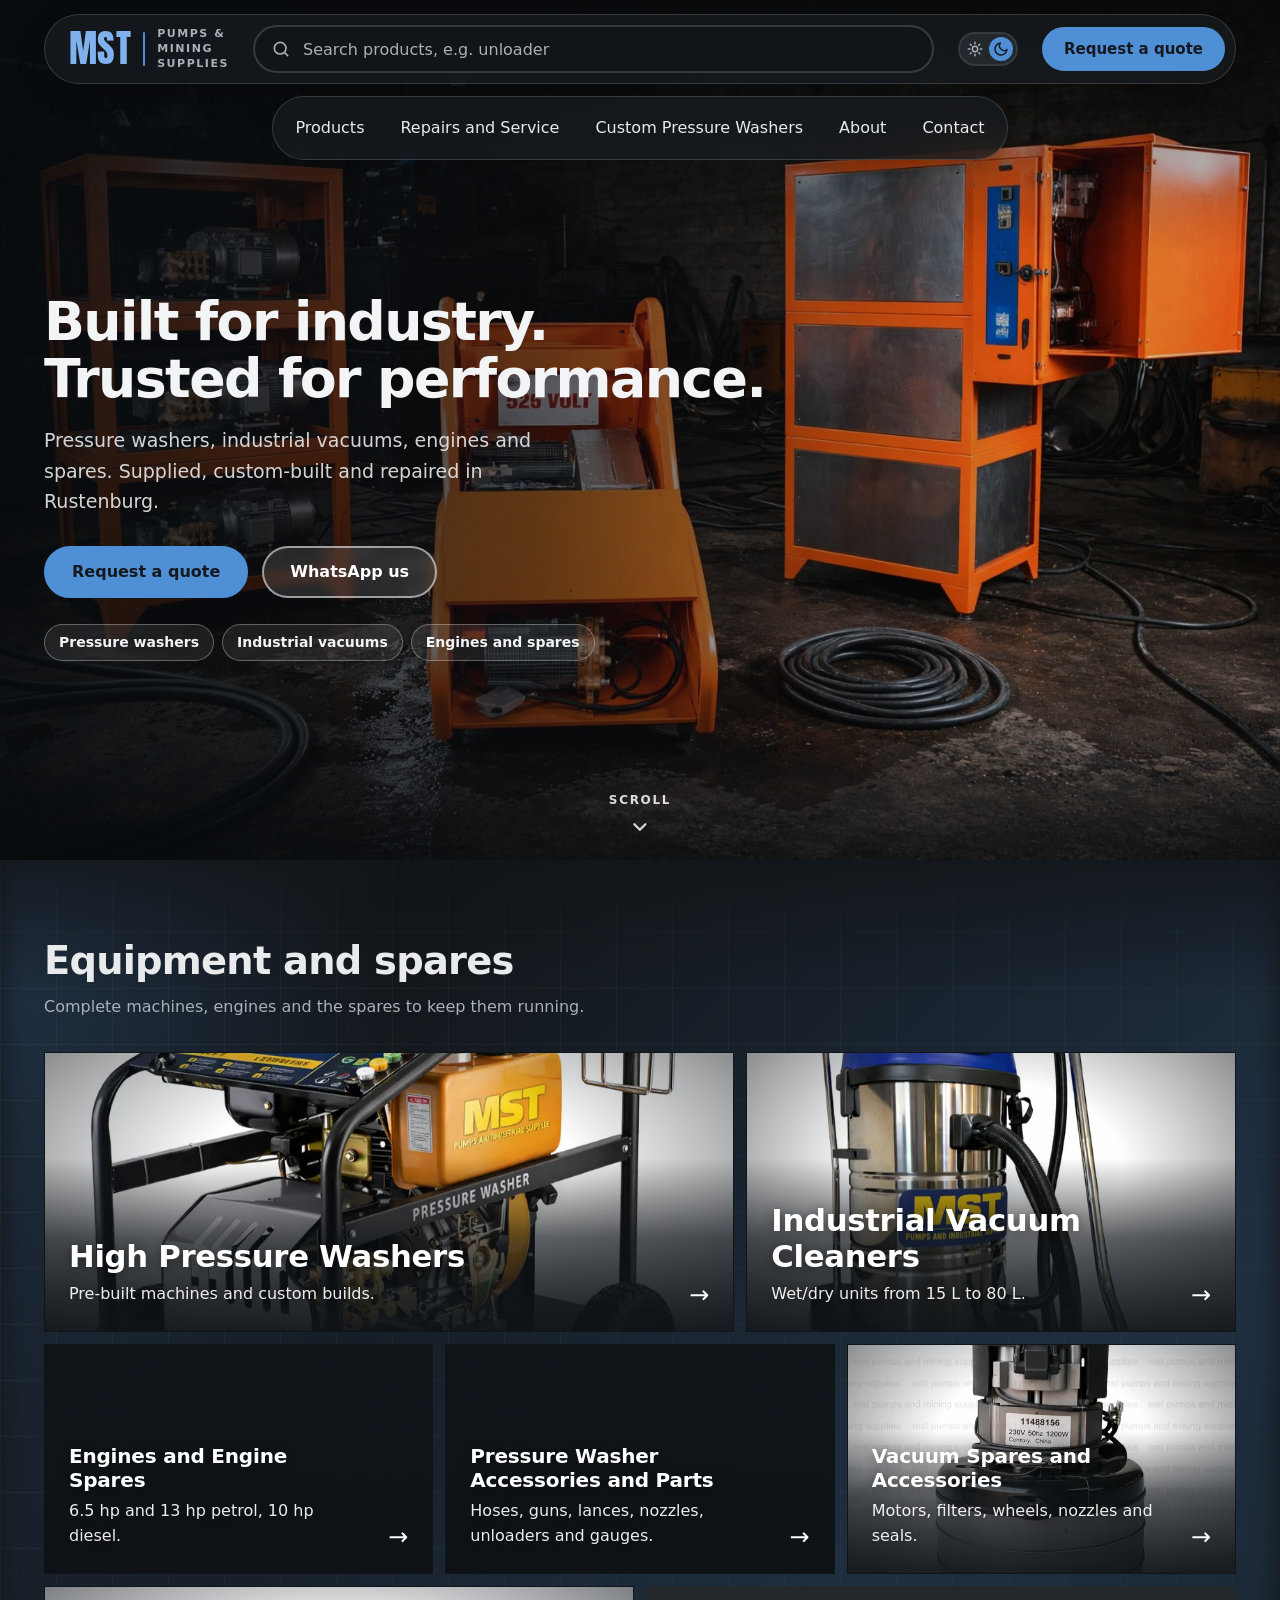
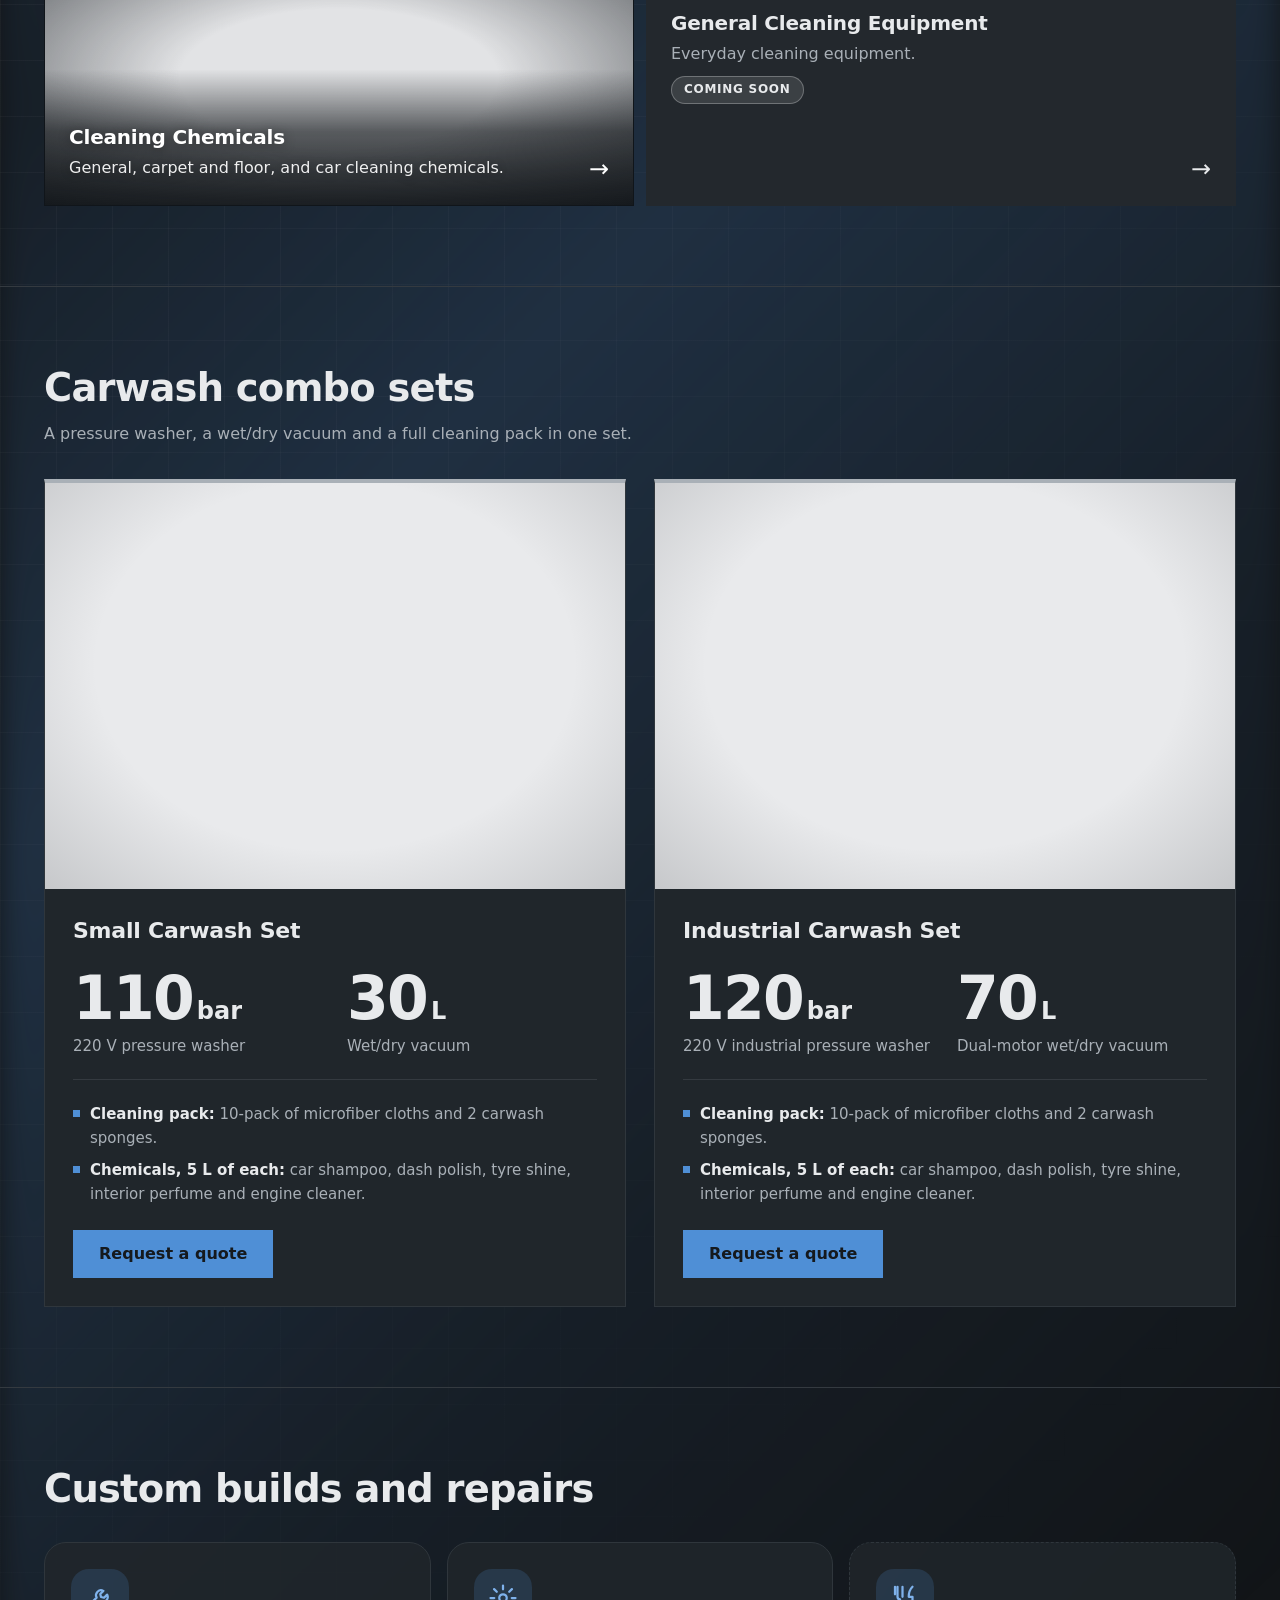
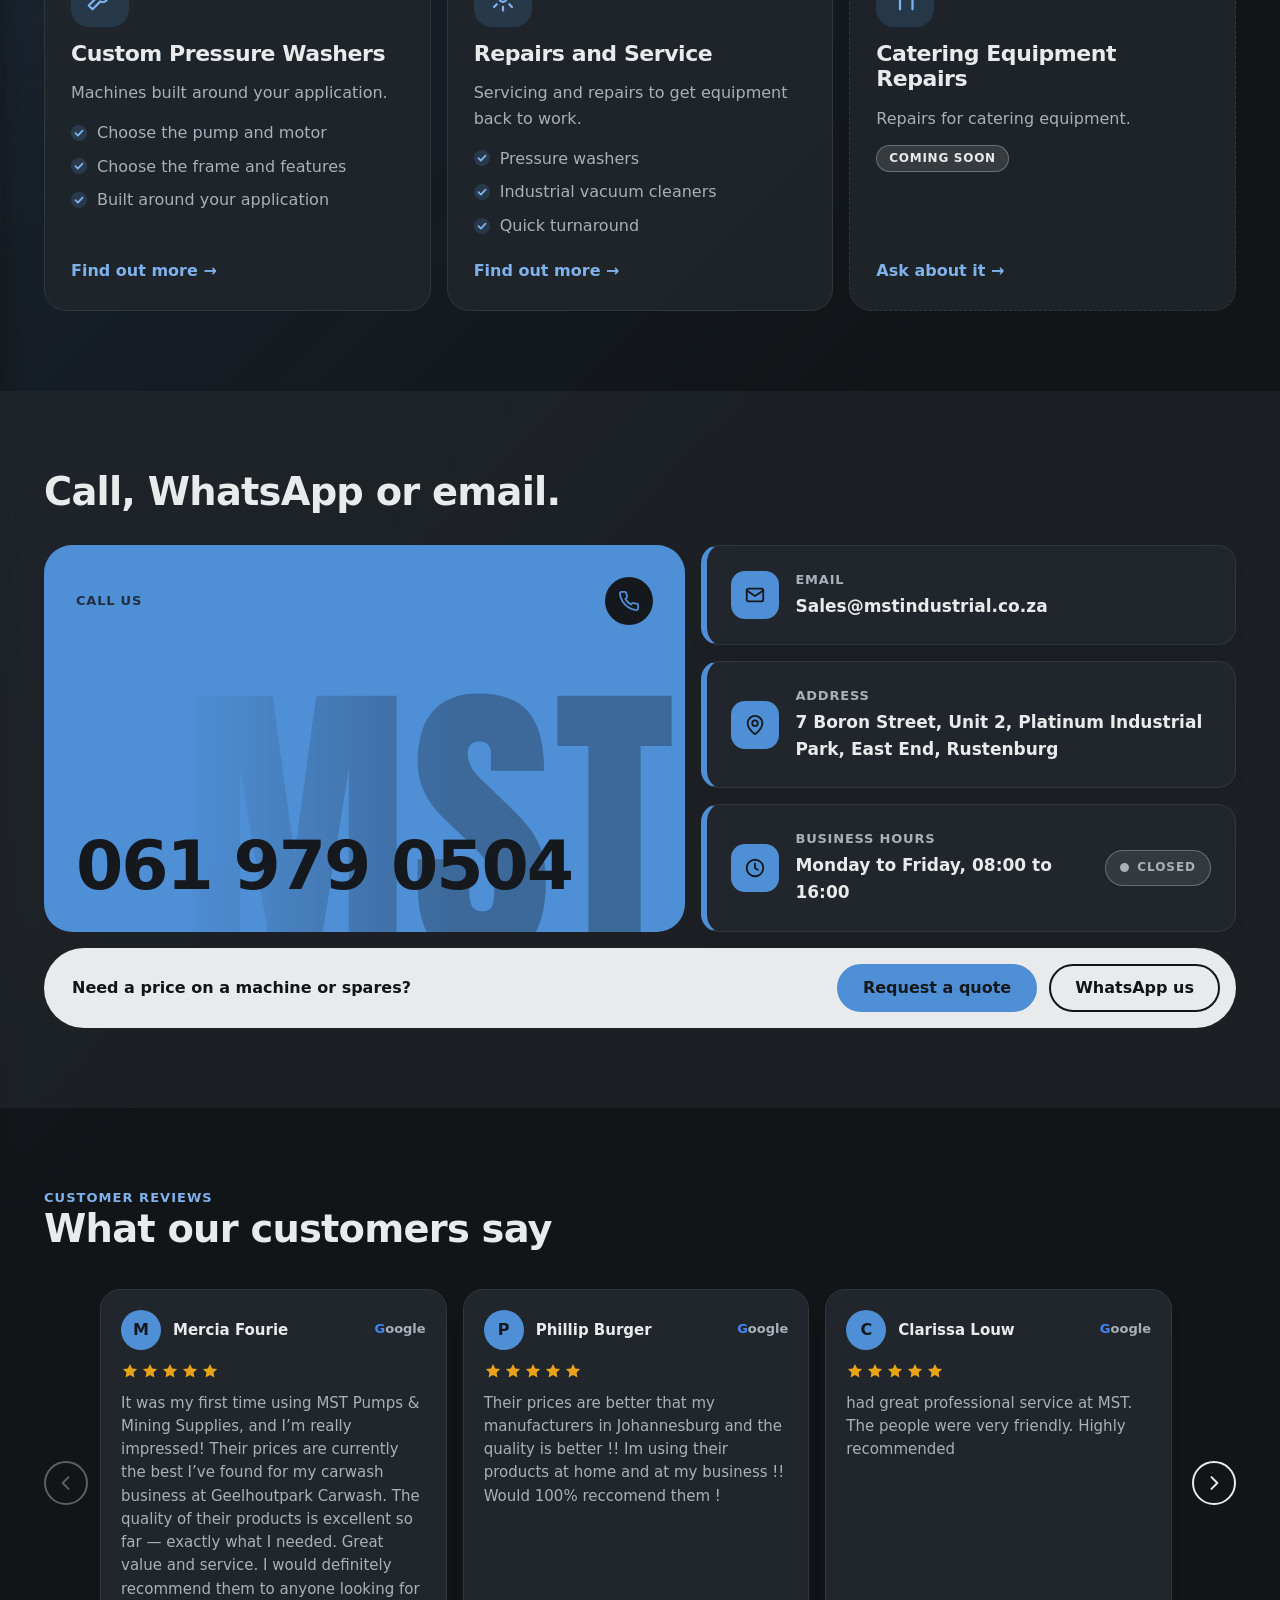
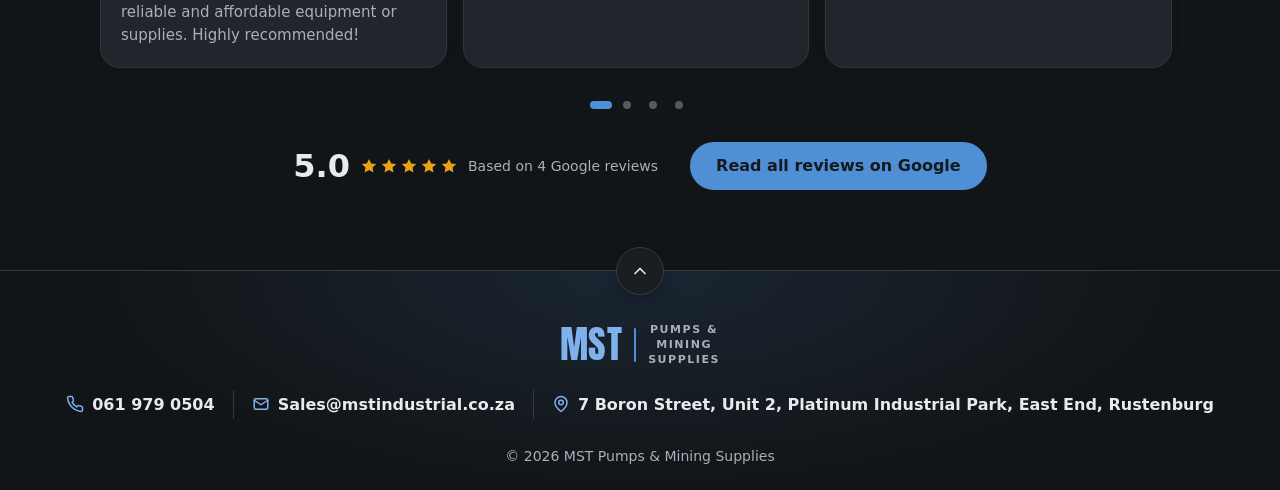
==== commit eccbe351: "Email card opens the pop-up with a choice between a quote and a general enquiry (name, email, phone " ====
--- a/index.html
+++ b/index.html
@@ -301,7 +301,7 @@
           </a>
 
           <div class="contact-side">
-            <a class="contact-card" href="mailto:Sales@mstindustrial.co.za">
+            <a class="contact-card" href="mailto:Sales@mstindustrial.co.za" data-enquiry>
               <span class="ico ico--soft" aria-hidden="true"><svg><use href="#i-mail"/></svg></span>
               <span>
                 <span class="contact-label">Email</span>
--- a/css/styles.css
+++ b/css/styles.css
@@ -4990,4 +4990,160 @@
   inset: -1px;
   pointer-events: none;
   background: radial-gradient(ellipse at 50% 45%, rgba(16, 21, 26, 0) 58%, rgba(16, 21, 26, 0.16) 100%);
+}
+
+/* ---------- Products without a photo yet: dark spotlight tile (js/products.js adds .is-ph) ---------- */
+.prod-ic.is-ph {
+  position: relative;
+  overflow: hidden;
+  background: radial-gradient(ellipse at 50% 42%, #3a444d 0, #161b20 60%, #0c0f12 100%);
+  color: #ffffff;
+}
+
+.prod-ic.is-ph > svg {
+  opacity: 0.55;
+}
+
+.prod-ic.is-ph .ph-cam,
+.prod-ic.is-ph .ph-t1,
+.prod-ic.is-ph .ph-t2 {
+  display: none;
+}
+
+/* List view: the category icon with a small camera badge. */
+.prod-ic.is-ph .ph-badge {
+  position: absolute;
+  right: 3px;
+  bottom: 3px;
+  display: grid;
+  place-items: center;
+  width: 20px;
+  height: 20px;
+  border-radius: 50%;
+  background: #7fb2ec;
+  color: #10151a;
+}
+
+.prod-ic.is-ph .ph-badge svg,
+.prod-ic.is-ph .ph-cam svg {
+  width: 11px;
+  height: 11px;
+  fill: none;
+  stroke: currentColor;
+  stroke-width: 2;
+  stroke-linecap: round;
+  stroke-linejoin: round;
+}
+
+/* Grid view: a camera and "Product photo in progress". */
+.has-shop .prod-list.is-grid .prod .prod-ic.is-ph {
+  display: grid;
+  place-items: center;
+  align-content: center;
+  gap: 4px;
+  text-align: center;
+}
+
+.has-shop .prod-list.is-grid .prod .prod-ic.is-ph > svg,
+.has-shop .prod-list.is-grid .prod .prod-ic.is-ph .ph-badge {
+  display: none;
+}
+
+.has-shop .prod-list.is-grid .prod .prod-ic.is-ph .ph-cam {
+  display: grid;
+  place-items: center;
+  width: 54px;
+  height: 54px;
+  margin-bottom: 6px;
+  border: 1px solid rgba(255, 255, 255, 0.22);
+  border-radius: 50%;
+  background: rgba(255, 255, 255, 0.1);
+}
+
+.has-shop .prod-list.is-grid .prod .prod-ic.is-ph .ph-cam svg {
+  width: 26px;
+  height: 26px;
+}
+
+.has-shop .prod-list.is-grid .prod .prod-ic.is-ph .ph-t1 {
+  display: block;
+  font-size: 0.9375rem;
+  font-weight: 800;
+  line-height: 1.2;
+}
+
+.has-shop .prod-list.is-grid .prod .prod-ic.is-ph .ph-t2 {
+  display: block;
+  color: #7fb2ec;
+  font-size: 0.6875rem;
+  font-weight: 800;
+  letter-spacing: 0.14em;
+  line-height: 1.2;
+  text-transform: uppercase;
+}
+
+@media (max-width: 599px) {
+  .has-shop .prod-list.is-grid .prod .prod-ic.is-ph .ph-cam {
+    width: 40px;
+    height: 40px;
+    margin-bottom: 2px;
+  }
+
+  .has-shop .prod-list.is-grid .prod .prod-ic.is-ph .ph-cam svg {
+    width: 20px;
+    height: 20px;
+  }
+
+  .has-shop .prod-list.is-grid .prod .prod-ic.is-ph .ph-t1 {
+    font-size: 0.8125rem;
+  }
+
+  .has-shop .prod-list.is-grid .prod .prod-ic.is-ph .ph-t2 {
+    font-size: 0.625rem;
+    letter-spacing: 0.1em;
+  }
+}
+
+/* Quote / enquiry choice at the top of the pop-up (shown when it is opened from the Email card). */
+.quote-type {
+  display: flex;
+  gap: 4px;
+  margin-top: 16px;
+  padding: 4px;
+  border: 1px solid var(--card-line);
+  border-radius: 999px;
+  background: color-mix(in srgb, var(--accent) 8%, transparent);
+}
+
+.quote-type[hidden] {
+  display: none;
+}
+
+.quote-type button {
+  flex: 1;
+  min-height: 44px;
+  padding: 0 12px;
+  border: 0;
+  border-radius: 999px;
+  background: none;
+  color: var(--ink-2);
+  font: inherit;
+  font-size: 0.9375rem;
+  font-weight: 700;
+  cursor: pointer;
+  transition: background-color 0.2s ease, color 0.2s ease;
+}
+
+.quote-type button.on {
+  background: var(--accent);
+  color: var(--accent-ink);
+}
+
+.quote-type button:focus-visible {
+  outline: 3px solid color-mix(in srgb, var(--accent) 45%, transparent);
+  outline-offset: 1px;
+}
+
+.quote-field textarea[aria-invalid="true"] {
+  border-color: #d64545;
 }
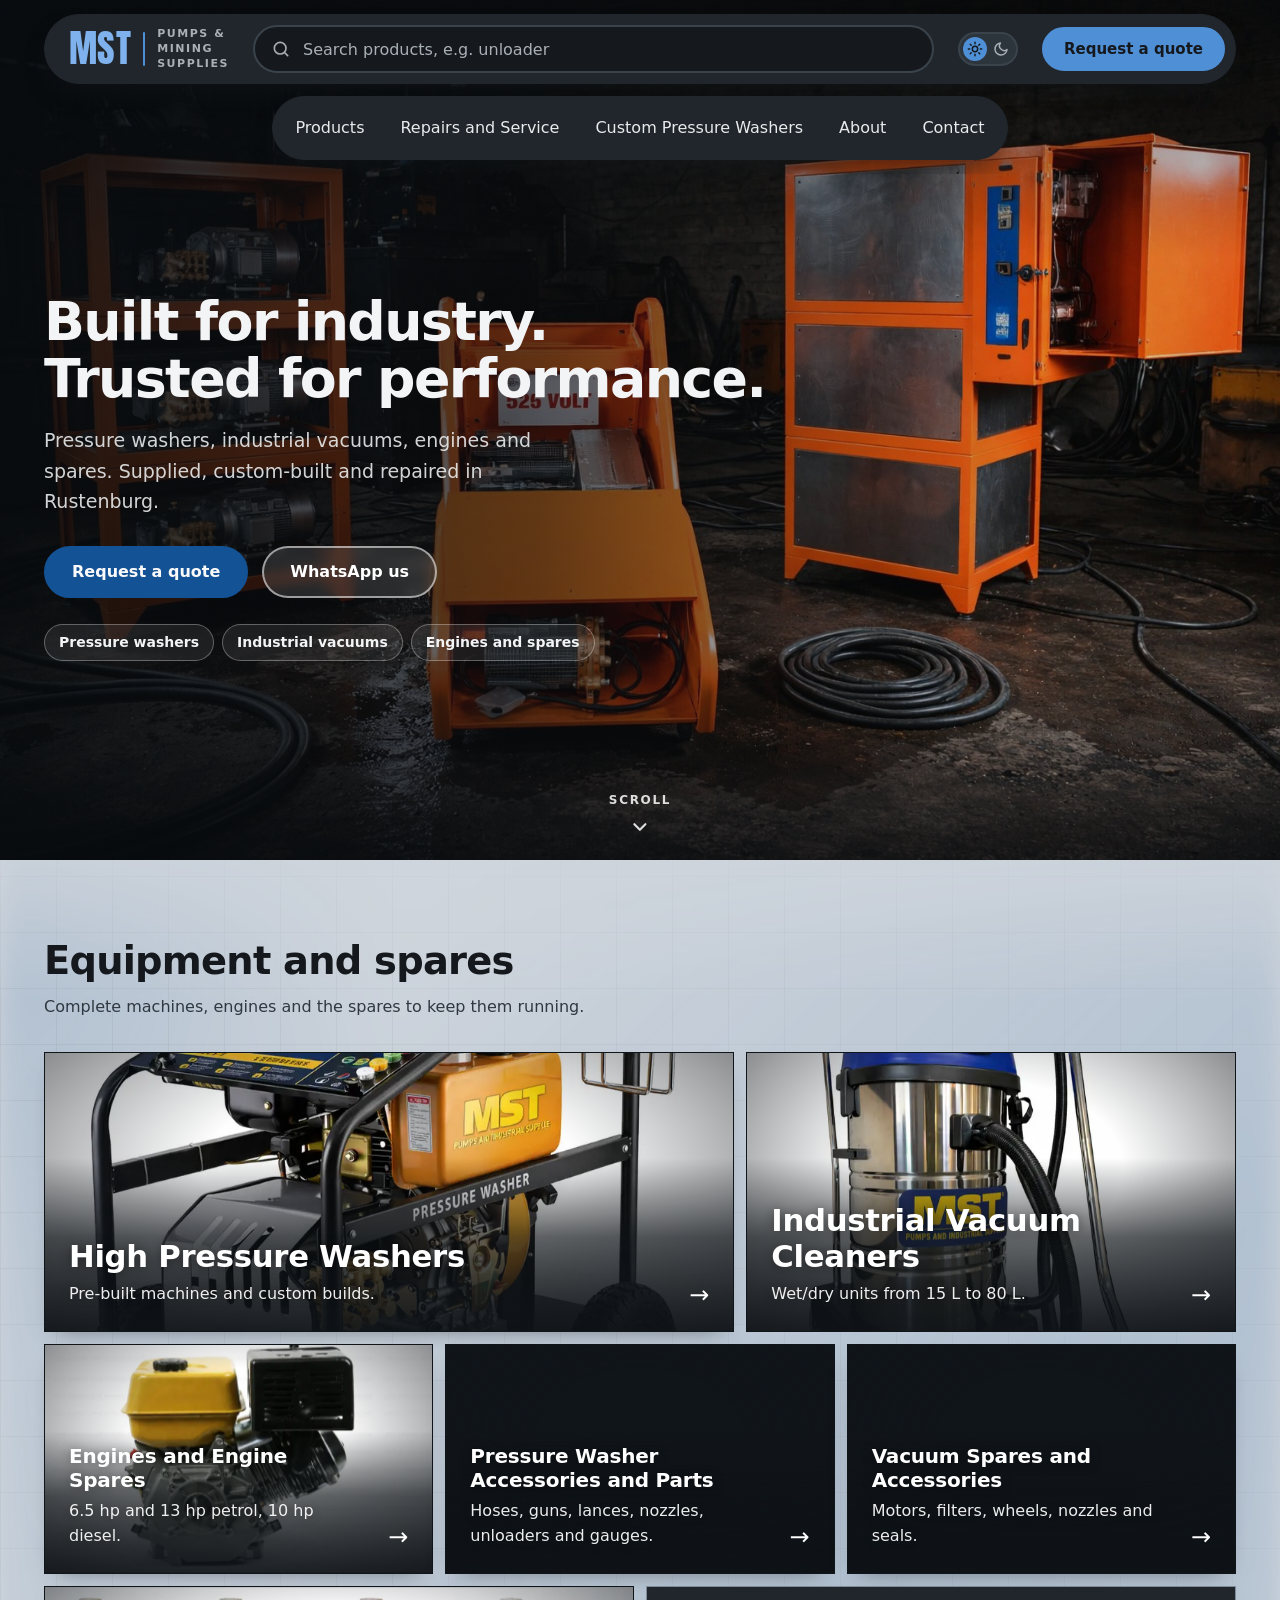
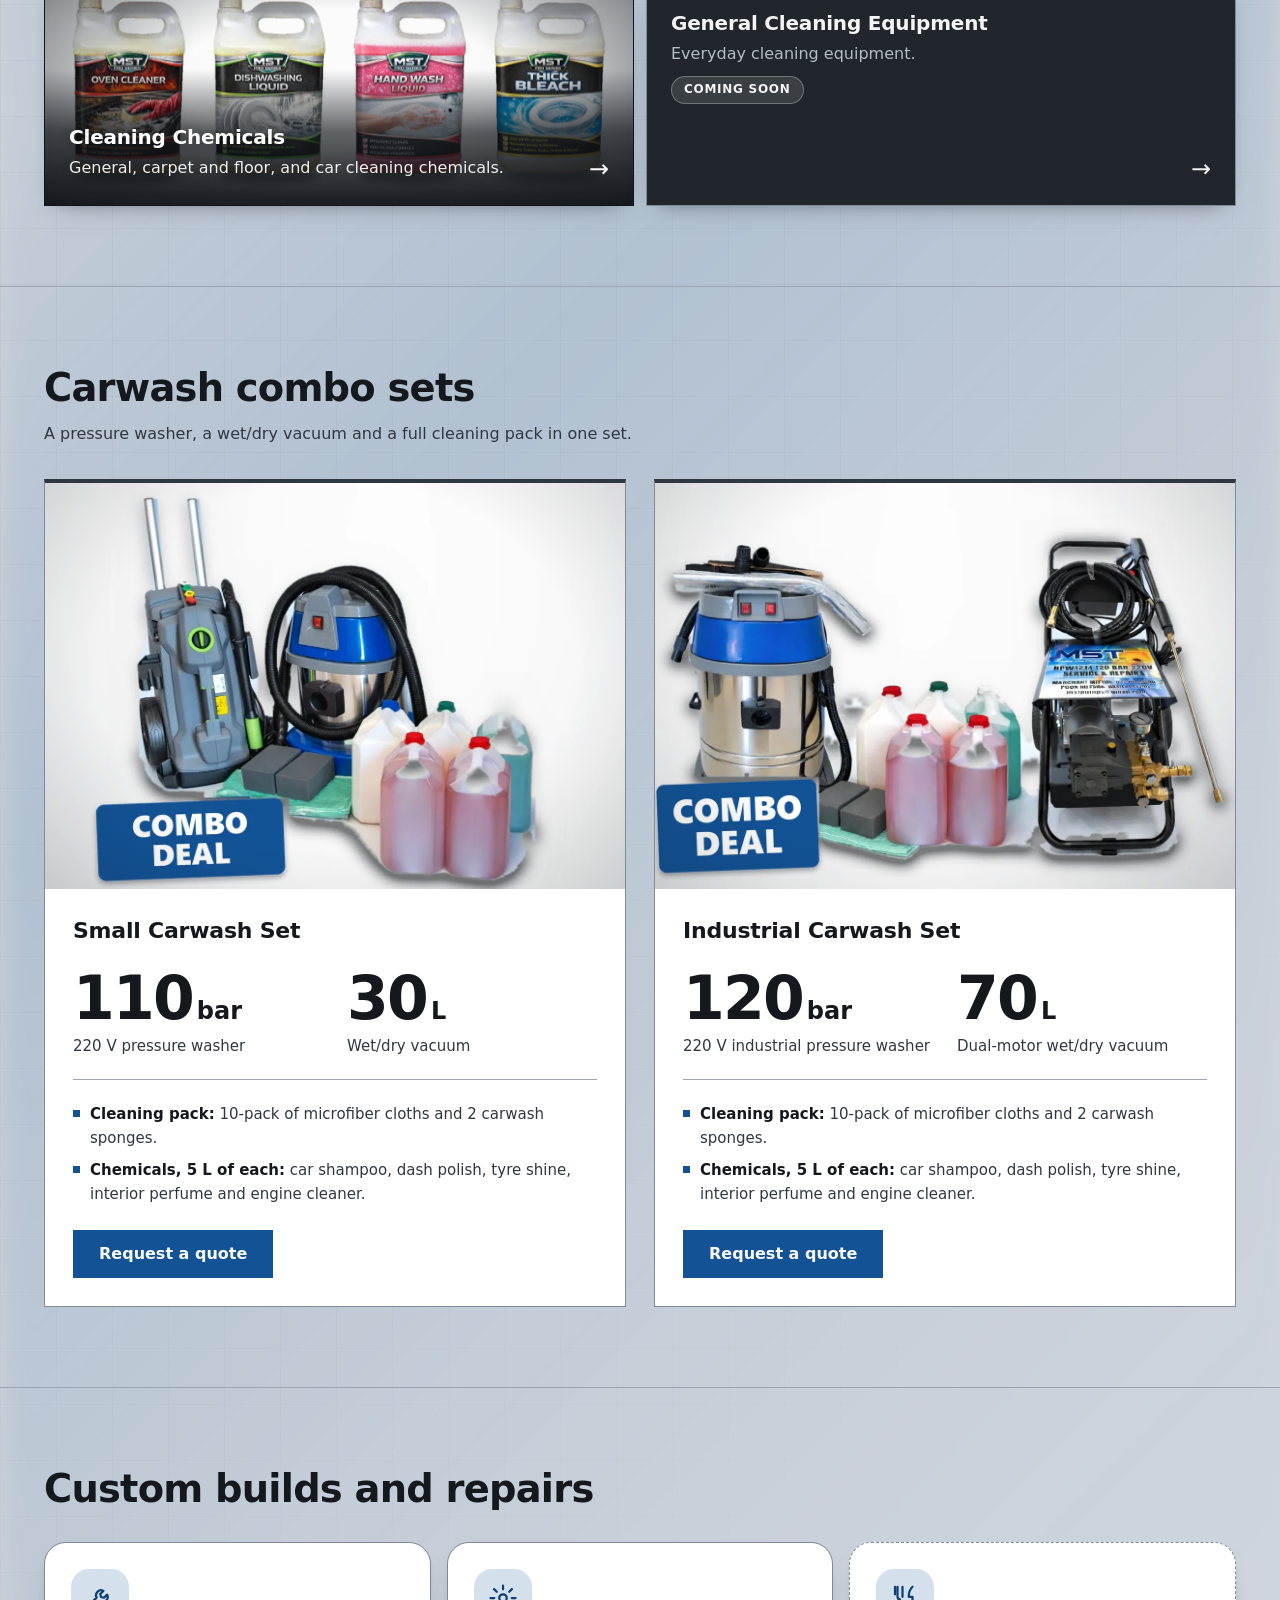
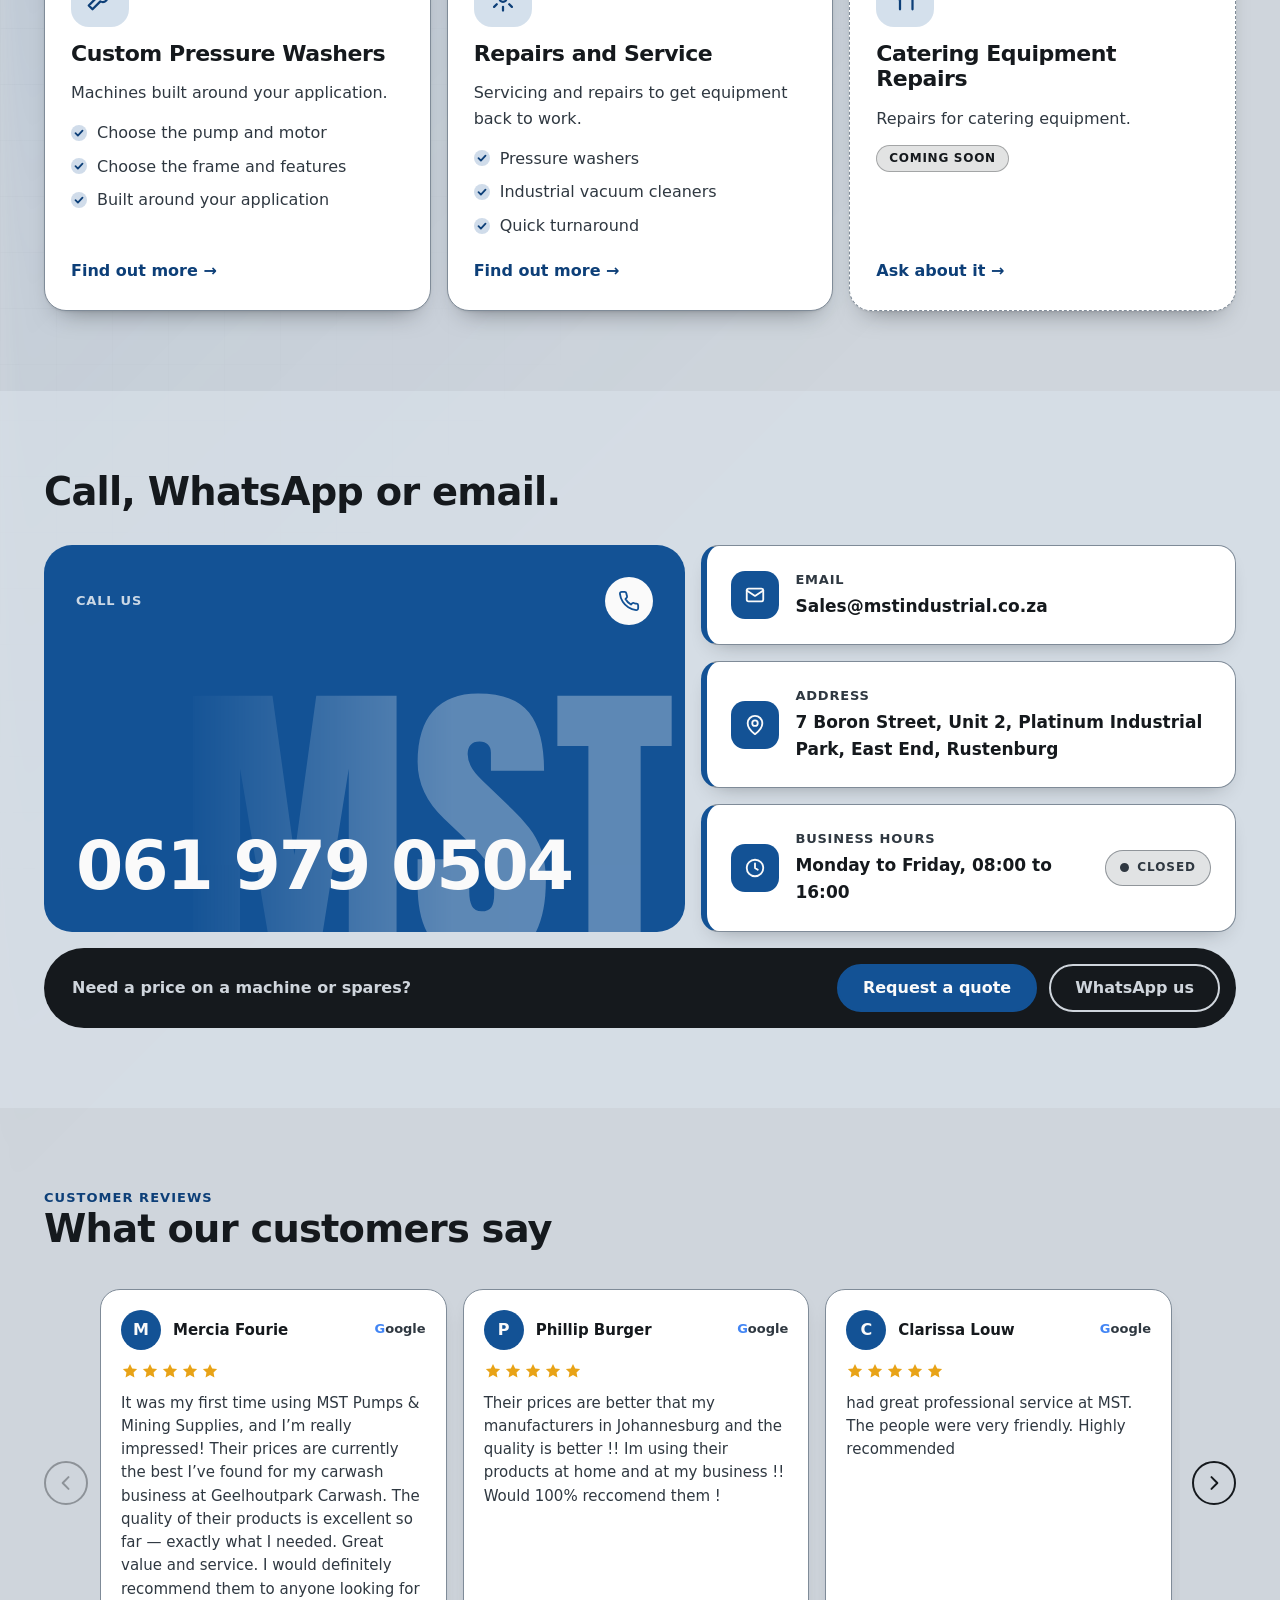
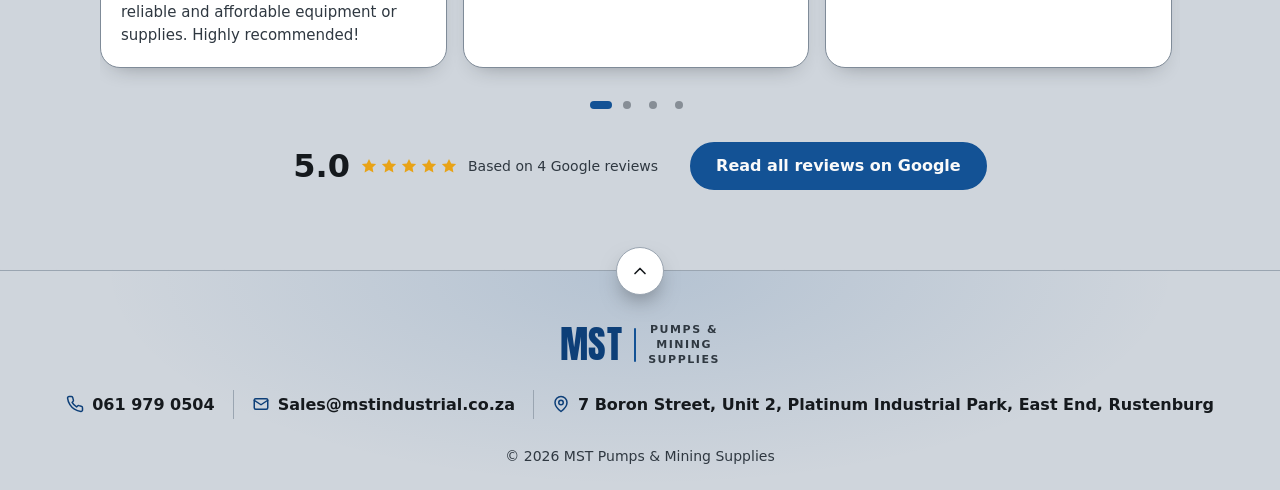
==== commit 087a9376: "Light mode is now the default for first-time visitors on every page (a visitor choice is still remem" ====
--- a/index.html
+++ b/index.html
@@ -22,7 +22,7 @@
   <meta property="og:image:alt" content="MST Pumps &amp; Mining Supplies logo on a dark blue card. Built for industry. Call 061 979 0504.">
   <meta name="twitter:card" content="summary_large_image">
   <script>document.documentElement.className = document.documentElement.className.replace("no-js", "js");
-  var t = null; try { t = localStorage.getItem("mst-theme"); } catch (e) {} document.documentElement.setAttribute("data-theme", t === "light" ? "light" : "dark");</script>
+  var t = null; try { t = localStorage.getItem("mst-theme"); } catch (e) {} document.documentElement.setAttribute("data-theme", t === "dark" ? "dark" : "light");</script>
   <link rel="preload" href="fonts/anton-latin.woff2" as="font" type="font/woff2" crossorigin>
   <link rel="stylesheet" href="css/styles.css">
   <script type="application/ld+json">
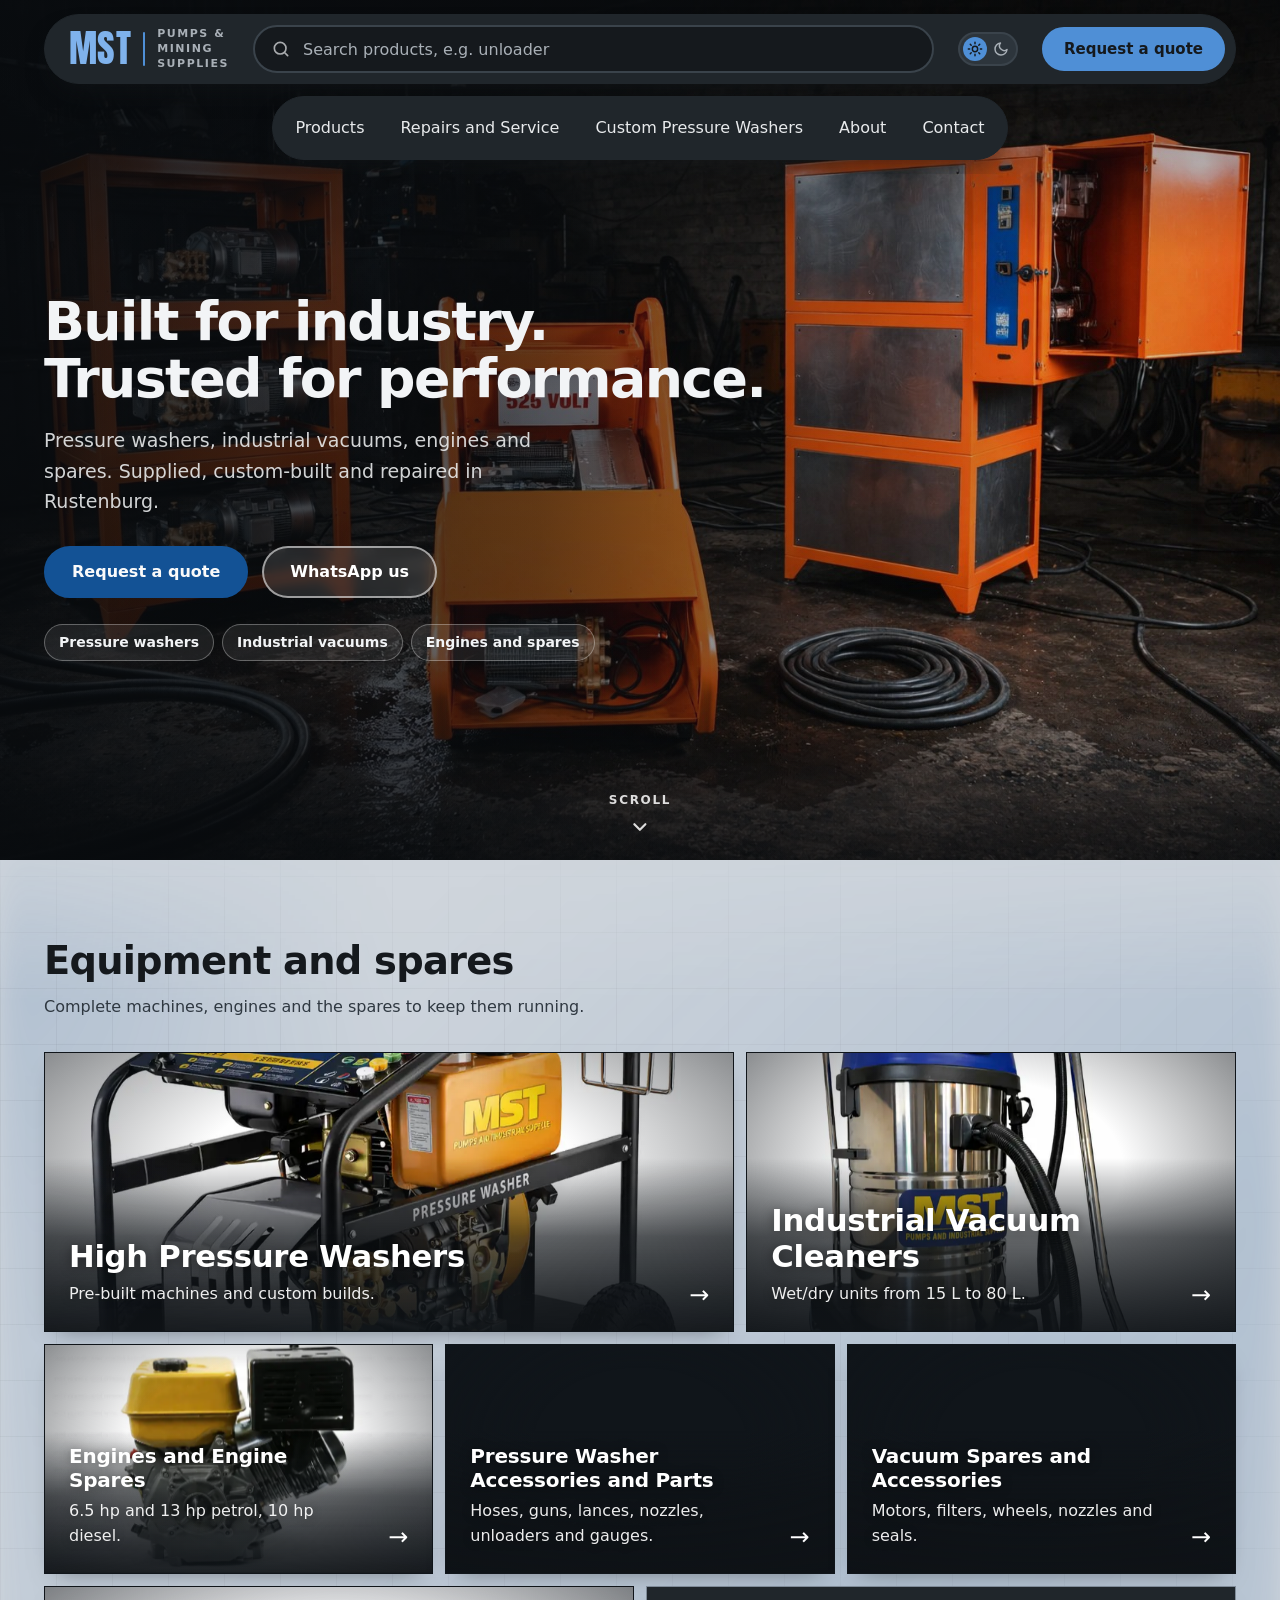
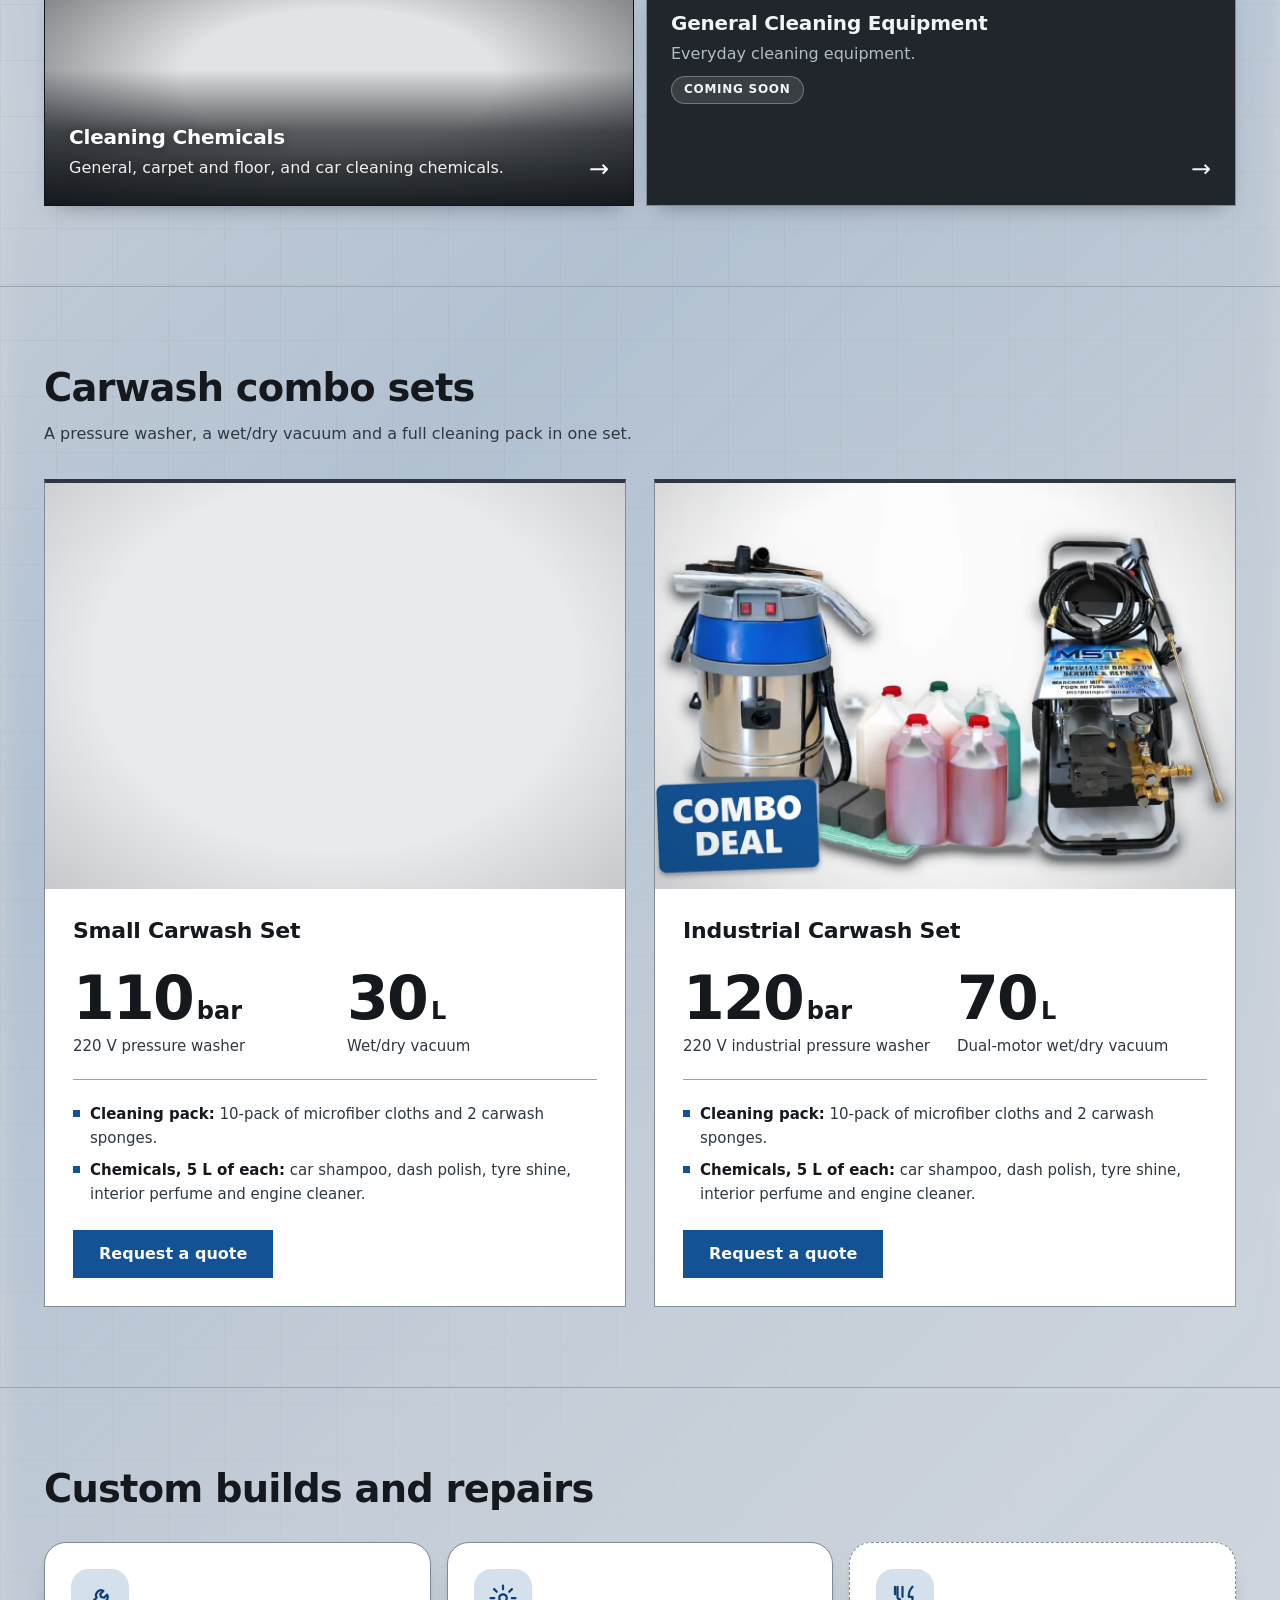
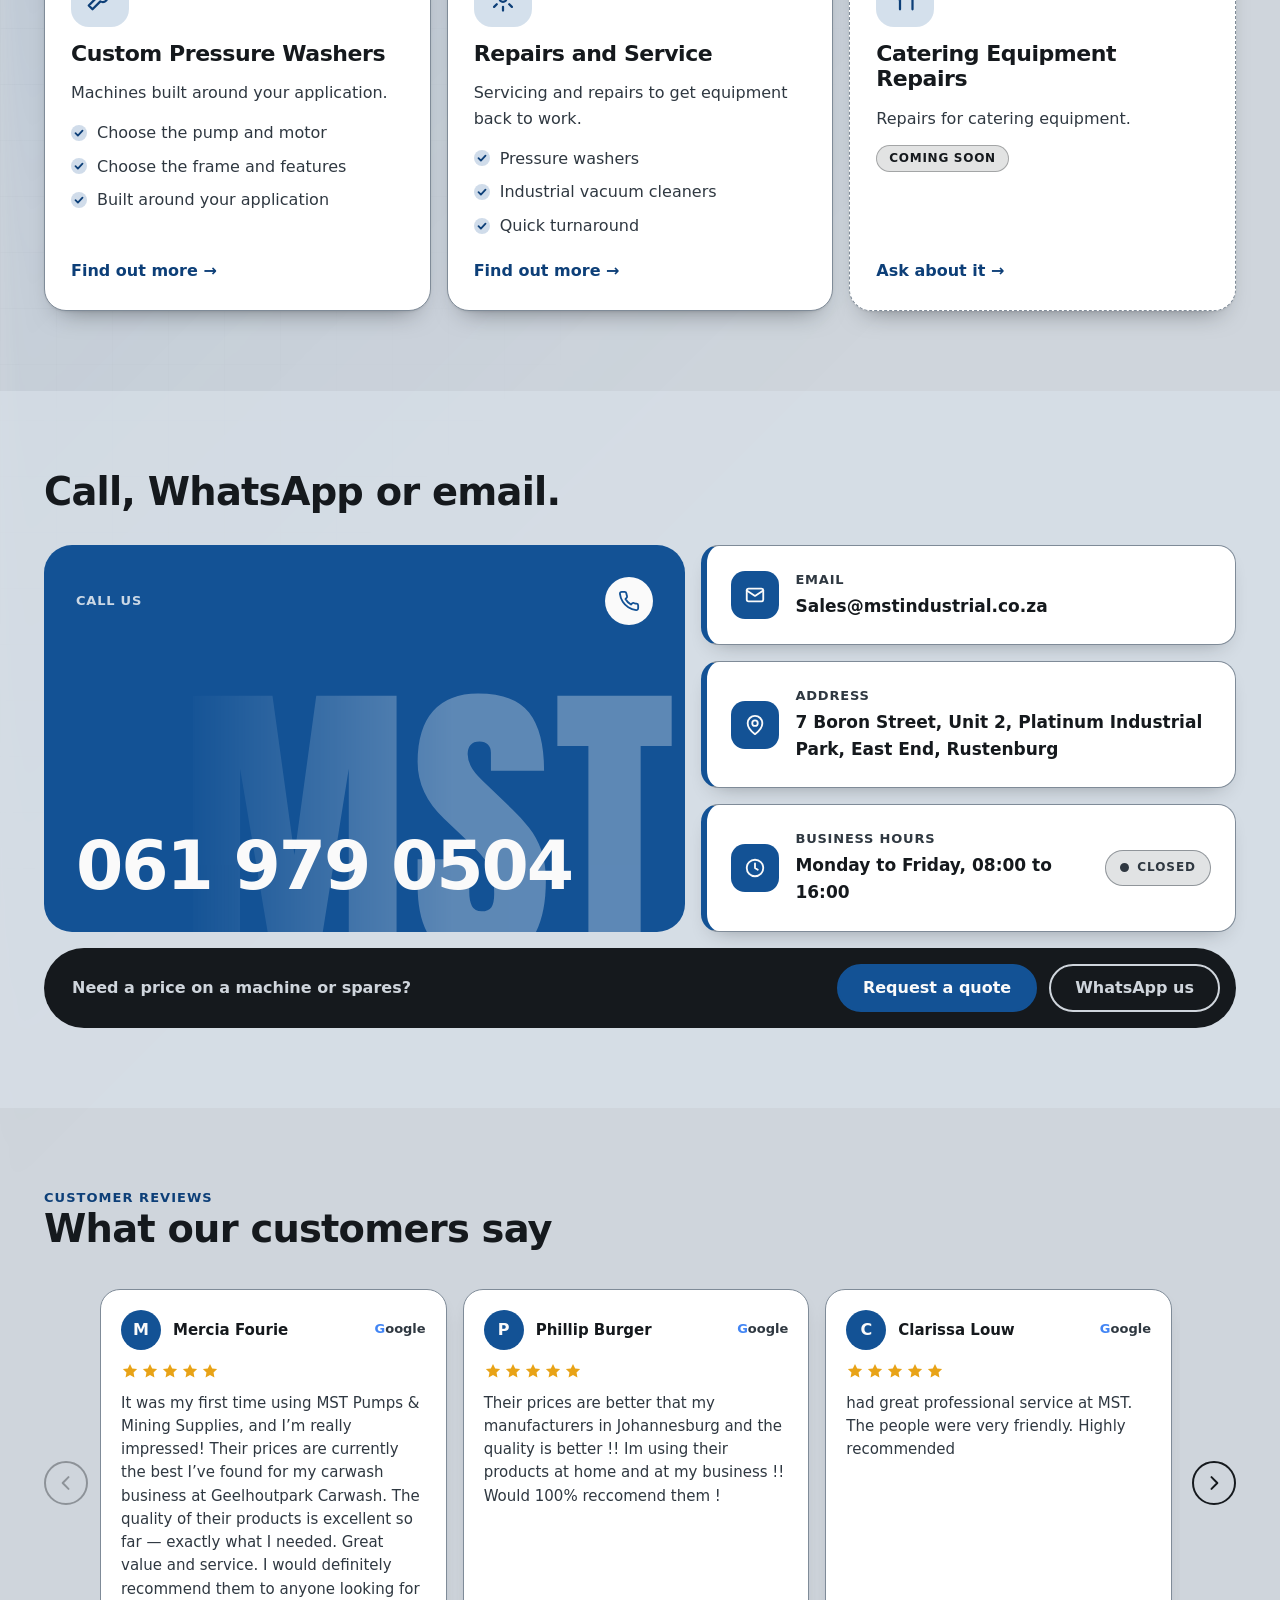
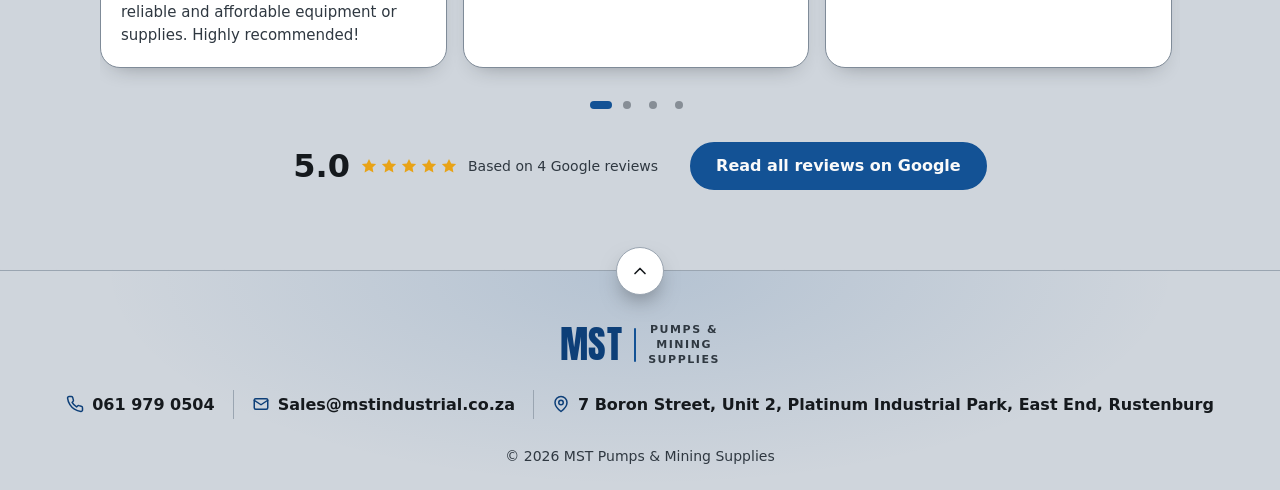
==== commit 610d27a9: "Email link in the top bar opens the quote / general enquiry pop-up like the Email card Co-Authored-B" ====
--- a/index.html
+++ b/index.html
@@ -410,7 +410,7 @@
       </a>
       <div class="footer-line">
         <a href="tel:+27619790504"><svg aria-hidden="true"><use href="#i-phone"/></svg>061 979 0504</a>
-        <a href="mailto:Sales@mstindustrial.co.za"><svg aria-hidden="true"><use href="#i-mail"/></svg>Sales@mstindustrial.co.za</a>
+        <a href="mailto:Sales@mstindustrial.co.za" data-enquiry><svg aria-hidden="true"><use href="#i-mail"/></svg>Sales@mstindustrial.co.za</a>
         <address><svg aria-hidden="true"><use href="#i-pin"/></svg>7 Boron Street, Unit 2, Platinum Industrial Park, East End, Rustenburg</address>
       </div>
       <p class="footer-copy">&copy; 2026 MST Pumps &amp; Mining Supplies</p>
